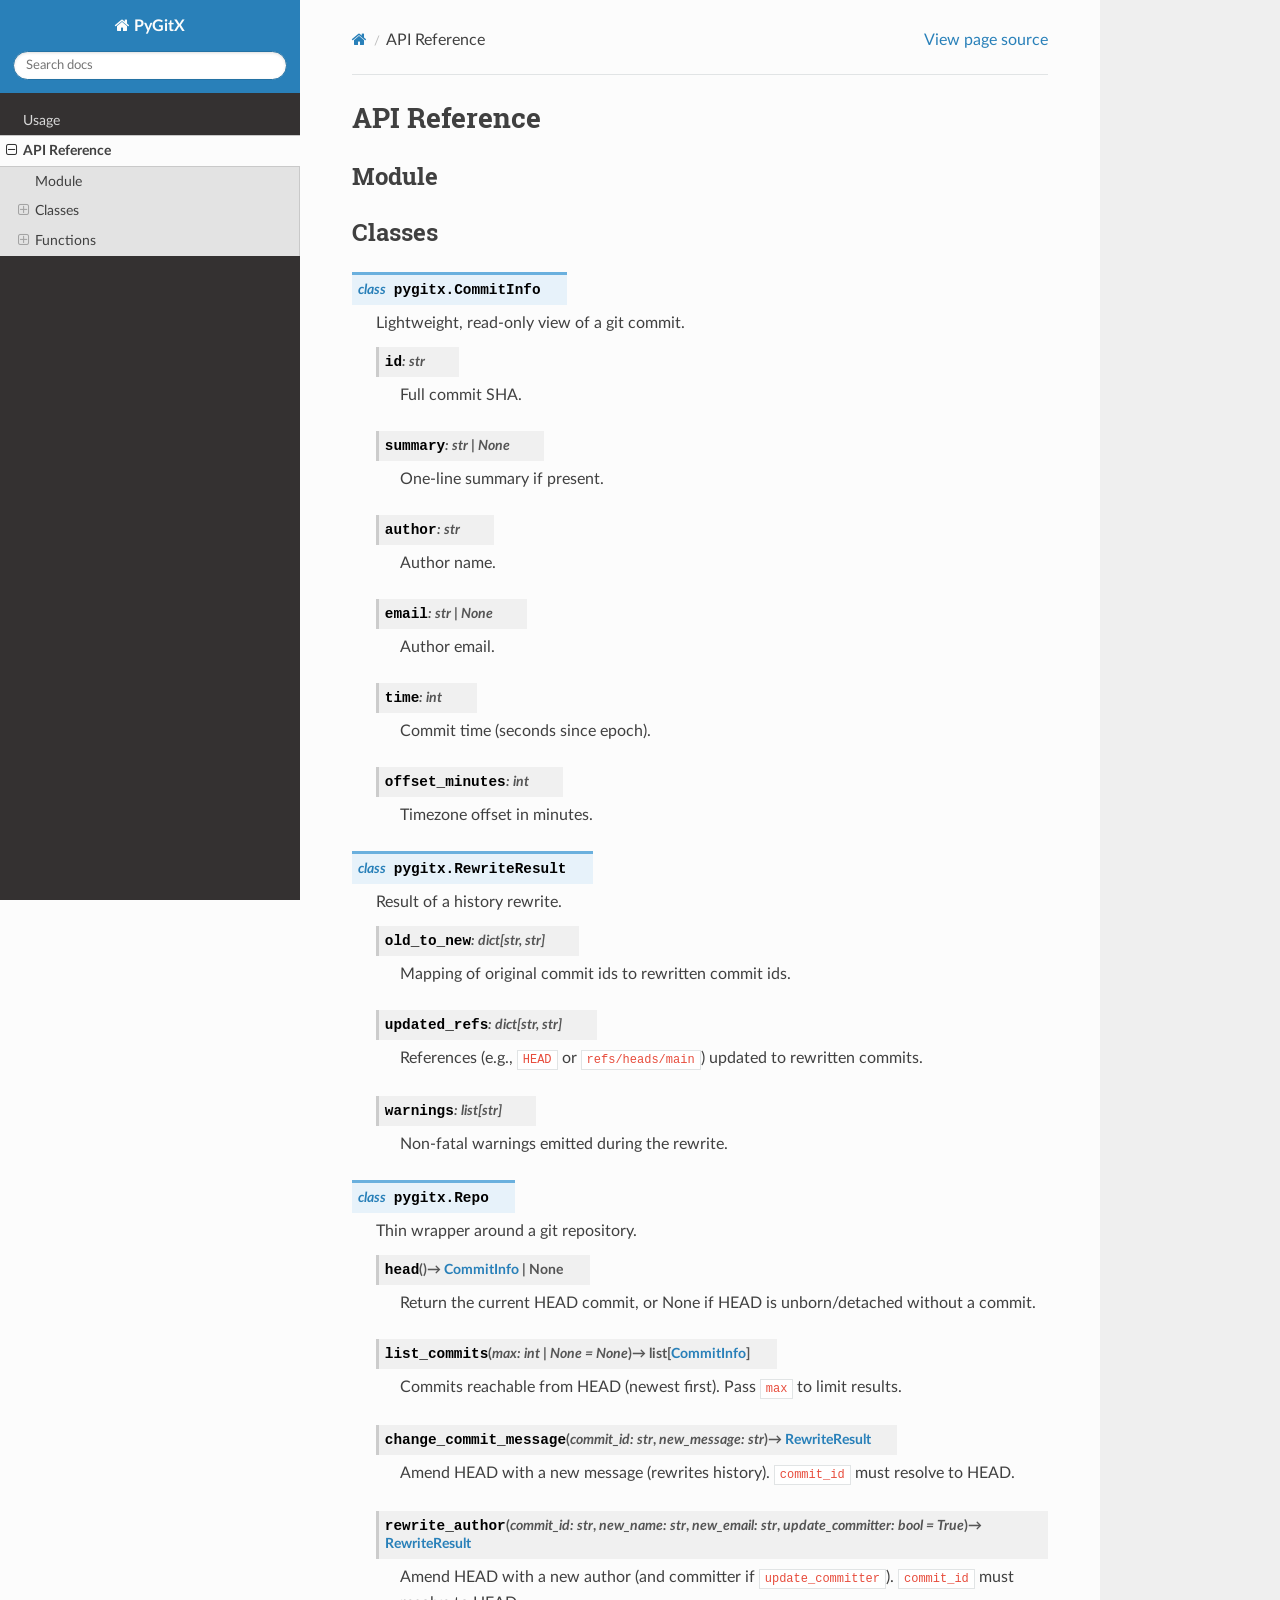
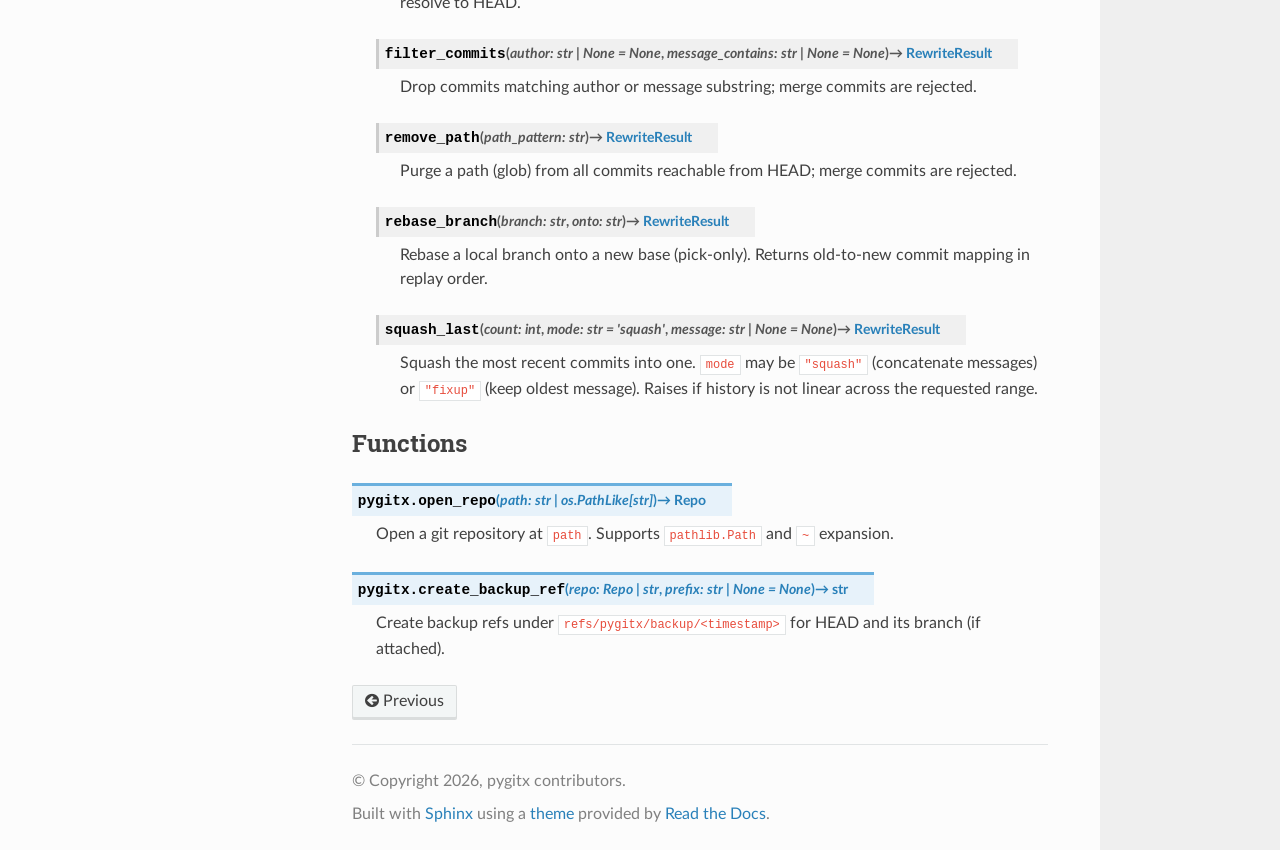
==== api.html @ a4fc37c4 "deploy: 276449cee83ff7f79c051b9eb98b4b1b194af21c" ====
<!DOCTYPE html>
<html class="writer-html5" lang="en" data-content_root="./">
<head>
  <meta charset="utf-8" /><meta name="viewport" content="width=device-width, initial-scale=1" />

  <meta name="viewport" content="width=device-width, initial-scale=1.0" />
  <title>API Reference &mdash; PyGitX 0.1.0 documentation</title>
      <link rel="stylesheet" type="text/css" href="_static/pygments.css?v=b86133f3" />
      <link rel="stylesheet" type="text/css" href="_static/css/theme.css?v=e59714d7" />

  
      <script src="_static/jquery.js?v=5d32c60e"></script>
      <script src="_static/_sphinx_javascript_frameworks_compat.js?v=2cd50e6c"></script>
      <script src="_static/documentation_options.js?v=01f34227"></script>
      <script src="_static/doctools.js?v=9a2dae69"></script>
      <script src="_static/sphinx_highlight.js?v=dc90522c"></script>
    <script src="_static/js/theme.js"></script>
    <link rel="index" title="Index" href="genindex.html" />
    <link rel="search" title="Search" href="search.html" />
    <link rel="prev" title="Usage" href="usage.html" /> 
</head>

<body class="wy-body-for-nav"> 
  <div class="wy-grid-for-nav">
    <nav data-toggle="wy-nav-shift" class="wy-nav-side">
      <div class="wy-side-scroll">
        <div class="wy-side-nav-search" >

          
          
          <a href="index.html" class="icon icon-home">
            PyGitX
          </a>
<div role="search">
  <form id="rtd-search-form" class="wy-form" action="search.html" method="get">
    <input type="text" name="q" placeholder="Search docs" aria-label="Search docs" />
    <input type="hidden" name="check_keywords" value="yes" />
    <input type="hidden" name="area" value="default" />
  </form>
</div>
        </div><div class="wy-menu wy-menu-vertical" data-spy="affix" role="navigation" aria-label="Navigation menu">
              <ul class="current">
<li class="toctree-l1"><a class="reference internal" href="usage.html">Usage</a></li>
<li class="toctree-l1 current"><a class="current reference internal" href="#">API Reference</a><ul>
<li class="toctree-l2"><a class="reference internal" href="#module-pygitx">Module</a></li>
<li class="toctree-l2"><a class="reference internal" href="#classes">Classes</a><ul>
<li class="toctree-l3"><a class="reference internal" href="#pygitx.pygitx.CommitInfo"><code class="docutils literal notranslate"><span class="pre">pygitx.CommitInfo</span></code></a><ul>
<li class="toctree-l4"><a class="reference internal" href="#pygitx.pygitx.CommitInfo.id"><code class="docutils literal notranslate"><span class="pre">pygitx.CommitInfo.id</span></code></a></li>
<li class="toctree-l4"><a class="reference internal" href="#pygitx.pygitx.CommitInfo.summary"><code class="docutils literal notranslate"><span class="pre">pygitx.CommitInfo.summary</span></code></a></li>
<li class="toctree-l4"><a class="reference internal" href="#pygitx.pygitx.CommitInfo.author"><code class="docutils literal notranslate"><span class="pre">pygitx.CommitInfo.author</span></code></a></li>
<li class="toctree-l4"><a class="reference internal" href="#pygitx.pygitx.CommitInfo.email"><code class="docutils literal notranslate"><span class="pre">pygitx.CommitInfo.email</span></code></a></li>
<li class="toctree-l4"><a class="reference internal" href="#pygitx.pygitx.CommitInfo.time"><code class="docutils literal notranslate"><span class="pre">pygitx.CommitInfo.time</span></code></a></li>
<li class="toctree-l4"><a class="reference internal" href="#pygitx.pygitx.CommitInfo.offset_minutes"><code class="docutils literal notranslate"><span class="pre">pygitx.CommitInfo.offset_minutes</span></code></a></li>
</ul>
</li>
<li class="toctree-l3"><a class="reference internal" href="#pygitx.pygitx.RewriteResult"><code class="docutils literal notranslate"><span class="pre">pygitx.RewriteResult</span></code></a><ul>
<li class="toctree-l4"><a class="reference internal" href="#pygitx.pygitx.RewriteResult.old_to_new"><code class="docutils literal notranslate"><span class="pre">pygitx.RewriteResult.old_to_new</span></code></a></li>
<li class="toctree-l4"><a class="reference internal" href="#pygitx.pygitx.RewriteResult.updated_refs"><code class="docutils literal notranslate"><span class="pre">pygitx.RewriteResult.updated_refs</span></code></a></li>
<li class="toctree-l4"><a class="reference internal" href="#pygitx.pygitx.RewriteResult.warnings"><code class="docutils literal notranslate"><span class="pre">pygitx.RewriteResult.warnings</span></code></a></li>
</ul>
</li>
<li class="toctree-l3"><a class="reference internal" href="#pygitx.pygitx.Repo"><code class="docutils literal notranslate"><span class="pre">pygitx.Repo</span></code></a><ul>
<li class="toctree-l4"><a class="reference internal" href="#pygitx.pygitx.Repo.head"><code class="docutils literal notranslate"><span class="pre">pygitx.Repo.head()</span></code></a></li>
<li class="toctree-l4"><a class="reference internal" href="#pygitx.pygitx.Repo.list_commits"><code class="docutils literal notranslate"><span class="pre">pygitx.Repo.list_commits()</span></code></a></li>
<li class="toctree-l4"><a class="reference internal" href="#pygitx.pygitx.Repo.change_commit_message"><code class="docutils literal notranslate"><span class="pre">pygitx.Repo.change_commit_message()</span></code></a></li>
<li class="toctree-l4"><a class="reference internal" href="#pygitx.pygitx.Repo.rewrite_author"><code class="docutils literal notranslate"><span class="pre">pygitx.Repo.rewrite_author()</span></code></a></li>
<li class="toctree-l4"><a class="reference internal" href="#pygitx.pygitx.Repo.filter_commits"><code class="docutils literal notranslate"><span class="pre">pygitx.Repo.filter_commits()</span></code></a></li>
<li class="toctree-l4"><a class="reference internal" href="#pygitx.pygitx.Repo.remove_path"><code class="docutils literal notranslate"><span class="pre">pygitx.Repo.remove_path()</span></code></a></li>
<li class="toctree-l4"><a class="reference internal" href="#pygitx.pygitx.Repo.rebase_branch"><code class="docutils literal notranslate"><span class="pre">pygitx.Repo.rebase_branch()</span></code></a></li>
<li class="toctree-l4"><a class="reference internal" href="#pygitx.pygitx.Repo.squash_last"><code class="docutils literal notranslate"><span class="pre">pygitx.Repo.squash_last()</span></code></a></li>
</ul>
</li>
</ul>
</li>
<li class="toctree-l2"><a class="reference internal" href="#functions">Functions</a><ul>
<li class="toctree-l3"><a class="reference internal" href="#pygitx.pygitx.open_repo"><code class="docutils literal notranslate"><span class="pre">pygitx.open_repo()</span></code></a></li>
<li class="toctree-l3"><a class="reference internal" href="#pygitx.pygitx.create_backup_ref"><code class="docutils literal notranslate"><span class="pre">pygitx.create_backup_ref()</span></code></a></li>
</ul>
</li>
</ul>
</li>
</ul>

        </div>
      </div>
    </nav>

    <section data-toggle="wy-nav-shift" class="wy-nav-content-wrap"><nav class="wy-nav-top" aria-label="Mobile navigation menu" >
          <i data-toggle="wy-nav-top" class="fa fa-bars"></i>
          <a href="index.html">PyGitX</a>
      </nav>

      <div class="wy-nav-content">
        <div class="rst-content">
          <div role="navigation" aria-label="Page navigation">
  <ul class="wy-breadcrumbs">
      <li><a href="index.html" class="icon icon-home" aria-label="Home"></a></li>
      <li class="breadcrumb-item active">API Reference</li>
      <li class="wy-breadcrumbs-aside">
            <a href="_sources/api.rst.txt" rel="nofollow"> View page source</a>
      </li>
  </ul>
  <hr/>
</div>
          <div role="main" class="document" itemscope="itemscope" itemtype="http://schema.org/Article">
           <div itemprop="articleBody">
             
  <section id="api-reference">
<h1>API Reference<a class="headerlink" href="#api-reference" title="Link to this heading"></a></h1>
<section id="module-pygitx">
<span id="module"></span><h2>Module<a class="headerlink" href="#module-pygitx" title="Link to this heading"></a></h2>
</section>
<section id="classes">
<h2>Classes<a class="headerlink" href="#classes" title="Link to this heading"></a></h2>
<dl class="py class">
<dt class="sig sig-object py" id="pygitx.pygitx.CommitInfo">
<em class="property"><span class="pre">class</span><span class="w"> </span></em><span class="sig-prename descclassname"><span class="pre">pygitx.</span></span><span class="sig-name descname"><span class="pre">CommitInfo</span></span><a class="headerlink" href="#pygitx.pygitx.CommitInfo" title="Link to this definition"></a></dt>
<dd><p>Lightweight, read-only view of a git commit.</p>
<dl class="py attribute">
<dt class="sig sig-object py" id="pygitx.pygitx.CommitInfo.id">
<span class="sig-name descname"><span class="pre">id</span></span><em class="property"><span class="p"><span class="pre">:</span></span><span class="w"> </span><span class="pre">str</span></em><a class="headerlink" href="#pygitx.pygitx.CommitInfo.id" title="Link to this definition"></a></dt>
<dd><p>Full commit SHA.</p>
</dd></dl>

<dl class="py attribute">
<dt class="sig sig-object py" id="pygitx.pygitx.CommitInfo.summary">
<span class="sig-name descname"><span class="pre">summary</span></span><em class="property"><span class="p"><span class="pre">:</span></span><span class="w"> </span><span class="pre">str</span><span class="w"> </span><span class="p"><span class="pre">|</span></span><span class="w"> </span><span class="pre">None</span></em><a class="headerlink" href="#pygitx.pygitx.CommitInfo.summary" title="Link to this definition"></a></dt>
<dd><p>One-line summary if present.</p>
</dd></dl>

<dl class="py attribute">
<dt class="sig sig-object py" id="pygitx.pygitx.CommitInfo.author">
<span class="sig-name descname"><span class="pre">author</span></span><em class="property"><span class="p"><span class="pre">:</span></span><span class="w"> </span><span class="pre">str</span></em><a class="headerlink" href="#pygitx.pygitx.CommitInfo.author" title="Link to this definition"></a></dt>
<dd><p>Author name.</p>
</dd></dl>

<dl class="py attribute">
<dt class="sig sig-object py" id="pygitx.pygitx.CommitInfo.email">
<span class="sig-name descname"><span class="pre">email</span></span><em class="property"><span class="p"><span class="pre">:</span></span><span class="w"> </span><span class="pre">str</span><span class="w"> </span><span class="p"><span class="pre">|</span></span><span class="w"> </span><span class="pre">None</span></em><a class="headerlink" href="#pygitx.pygitx.CommitInfo.email" title="Link to this definition"></a></dt>
<dd><p>Author email.</p>
</dd></dl>

<dl class="py attribute">
<dt class="sig sig-object py" id="pygitx.pygitx.CommitInfo.time">
<span class="sig-name descname"><span class="pre">time</span></span><em class="property"><span class="p"><span class="pre">:</span></span><span class="w"> </span><span class="pre">int</span></em><a class="headerlink" href="#pygitx.pygitx.CommitInfo.time" title="Link to this definition"></a></dt>
<dd><p>Commit time (seconds since epoch).</p>
</dd></dl>

<dl class="py attribute">
<dt class="sig sig-object py" id="pygitx.pygitx.CommitInfo.offset_minutes">
<span class="sig-name descname"><span class="pre">offset_minutes</span></span><em class="property"><span class="p"><span class="pre">:</span></span><span class="w"> </span><span class="pre">int</span></em><a class="headerlink" href="#pygitx.pygitx.CommitInfo.offset_minutes" title="Link to this definition"></a></dt>
<dd><p>Timezone offset in minutes.</p>
</dd></dl>

</dd></dl>

<dl class="py class">
<dt class="sig sig-object py" id="pygitx.pygitx.RewriteResult">
<em class="property"><span class="pre">class</span><span class="w"> </span></em><span class="sig-prename descclassname"><span class="pre">pygitx.</span></span><span class="sig-name descname"><span class="pre">RewriteResult</span></span><a class="headerlink" href="#pygitx.pygitx.RewriteResult" title="Link to this definition"></a></dt>
<dd><p>Result of a history rewrite.</p>
<dl class="py attribute">
<dt class="sig sig-object py" id="pygitx.pygitx.RewriteResult.old_to_new">
<span class="sig-name descname"><span class="pre">old_to_new</span></span><em class="property"><span class="p"><span class="pre">:</span></span><span class="w"> </span><span class="pre">dict</span><span class="p"><span class="pre">[</span></span><span class="pre">str</span><span class="p"><span class="pre">,</span></span><span class="w"> </span><span class="pre">str</span><span class="p"><span class="pre">]</span></span></em><a class="headerlink" href="#pygitx.pygitx.RewriteResult.old_to_new" title="Link to this definition"></a></dt>
<dd><p>Mapping of original commit ids to rewritten commit ids.</p>
</dd></dl>

<dl class="py attribute">
<dt class="sig sig-object py" id="pygitx.pygitx.RewriteResult.updated_refs">
<span class="sig-name descname"><span class="pre">updated_refs</span></span><em class="property"><span class="p"><span class="pre">:</span></span><span class="w"> </span><span class="pre">dict</span><span class="p"><span class="pre">[</span></span><span class="pre">str</span><span class="p"><span class="pre">,</span></span><span class="w"> </span><span class="pre">str</span><span class="p"><span class="pre">]</span></span></em><a class="headerlink" href="#pygitx.pygitx.RewriteResult.updated_refs" title="Link to this definition"></a></dt>
<dd><p>References (e.g., <code class="docutils literal notranslate"><span class="pre">HEAD</span></code> or <code class="docutils literal notranslate"><span class="pre">refs/heads/main</span></code>) updated to rewritten commits.</p>
</dd></dl>

<dl class="py attribute">
<dt class="sig sig-object py" id="pygitx.pygitx.RewriteResult.warnings">
<span class="sig-name descname"><span class="pre">warnings</span></span><em class="property"><span class="p"><span class="pre">:</span></span><span class="w"> </span><span class="pre">list</span><span class="p"><span class="pre">[</span></span><span class="pre">str</span><span class="p"><span class="pre">]</span></span></em><a class="headerlink" href="#pygitx.pygitx.RewriteResult.warnings" title="Link to this definition"></a></dt>
<dd><p>Non-fatal warnings emitted during the rewrite.</p>
</dd></dl>

</dd></dl>

<dl class="py class">
<dt class="sig sig-object py" id="pygitx.pygitx.Repo">
<em class="property"><span class="pre">class</span><span class="w"> </span></em><span class="sig-prename descclassname"><span class="pre">pygitx.</span></span><span class="sig-name descname"><span class="pre">Repo</span></span><a class="headerlink" href="#pygitx.pygitx.Repo" title="Link to this definition"></a></dt>
<dd><p>Thin wrapper around a git repository.</p>
<dl class="py method">
<dt class="sig sig-object py" id="pygitx.pygitx.Repo.head">
<span class="sig-name descname"><span class="pre">head</span></span><span class="sig-paren">(</span><span class="sig-paren">)</span> <span class="sig-return"><span class="sig-return-icon">&#x2192;</span> <span class="sig-return-typehint"><a class="reference internal" href="#pygitx.pygitx.CommitInfo" title="pygitx.pygitx.CommitInfo"><span class="pre">CommitInfo</span></a><span class="w"> </span><span class="p"><span class="pre">|</span></span><span class="w"> </span><span class="pre">None</span></span></span><a class="headerlink" href="#pygitx.pygitx.Repo.head" title="Link to this definition"></a></dt>
<dd><p>Return the current HEAD commit, or None if HEAD is unborn/detached without a commit.</p>
</dd></dl>

<dl class="py method">
<dt class="sig sig-object py" id="pygitx.pygitx.Repo.list_commits">
<span class="sig-name descname"><span class="pre">list_commits</span></span><span class="sig-paren">(</span><em class="sig-param"><span class="n"><span class="pre">max</span></span><span class="p"><span class="pre">:</span></span><span class="w"> </span><span class="n"><span class="pre">int</span><span class="w"> </span><span class="p"><span class="pre">|</span></span><span class="w"> </span><span class="pre">None</span></span><span class="w"> </span><span class="o"><span class="pre">=</span></span><span class="w"> </span><span class="default_value"><span class="pre">None</span></span></em><span class="sig-paren">)</span> <span class="sig-return"><span class="sig-return-icon">&#x2192;</span> <span class="sig-return-typehint"><span class="pre">list</span><span class="p"><span class="pre">[</span></span><a class="reference internal" href="#pygitx.pygitx.CommitInfo" title="pygitx.pygitx.CommitInfo"><span class="pre">CommitInfo</span></a><span class="p"><span class="pre">]</span></span></span></span><a class="headerlink" href="#pygitx.pygitx.Repo.list_commits" title="Link to this definition"></a></dt>
<dd><p>Commits reachable from HEAD (newest first). Pass <code class="docutils literal notranslate"><span class="pre">max</span></code> to limit results.</p>
</dd></dl>

<dl class="py method">
<dt class="sig sig-object py" id="pygitx.pygitx.Repo.change_commit_message">
<span class="sig-name descname"><span class="pre">change_commit_message</span></span><span class="sig-paren">(</span><em class="sig-param"><span class="n"><span class="pre">commit_id</span></span><span class="p"><span class="pre">:</span></span><span class="w"> </span><span class="n"><span class="pre">str</span></span></em>, <em class="sig-param"><span class="n"><span class="pre">new_message</span></span><span class="p"><span class="pre">:</span></span><span class="w"> </span><span class="n"><span class="pre">str</span></span></em><span class="sig-paren">)</span> <span class="sig-return"><span class="sig-return-icon">&#x2192;</span> <span class="sig-return-typehint"><a class="reference internal" href="#pygitx.pygitx.RewriteResult" title="pygitx.pygitx.RewriteResult"><span class="pre">RewriteResult</span></a></span></span><a class="headerlink" href="#pygitx.pygitx.Repo.change_commit_message" title="Link to this definition"></a></dt>
<dd><p>Amend HEAD with a new message (rewrites history). <code class="docutils literal notranslate"><span class="pre">commit_id</span></code> must resolve to HEAD.</p>
</dd></dl>

<dl class="py method">
<dt class="sig sig-object py" id="pygitx.pygitx.Repo.rewrite_author">
<span class="sig-name descname"><span class="pre">rewrite_author</span></span><span class="sig-paren">(</span><em class="sig-param"><span class="n"><span class="pre">commit_id</span></span><span class="p"><span class="pre">:</span></span><span class="w"> </span><span class="n"><span class="pre">str</span></span></em>, <em class="sig-param"><span class="n"><span class="pre">new_name</span></span><span class="p"><span class="pre">:</span></span><span class="w"> </span><span class="n"><span class="pre">str</span></span></em>, <em class="sig-param"><span class="n"><span class="pre">new_email</span></span><span class="p"><span class="pre">:</span></span><span class="w"> </span><span class="n"><span class="pre">str</span></span></em>, <em class="sig-param"><span class="n"><span class="pre">update_committer</span></span><span class="p"><span class="pre">:</span></span><span class="w"> </span><span class="n"><span class="pre">bool</span></span><span class="w"> </span><span class="o"><span class="pre">=</span></span><span class="w"> </span><span class="default_value"><span class="pre">True</span></span></em><span class="sig-paren">)</span> <span class="sig-return"><span class="sig-return-icon">&#x2192;</span> <span class="sig-return-typehint"><a class="reference internal" href="#pygitx.pygitx.RewriteResult" title="pygitx.pygitx.RewriteResult"><span class="pre">RewriteResult</span></a></span></span><a class="headerlink" href="#pygitx.pygitx.Repo.rewrite_author" title="Link to this definition"></a></dt>
<dd><p>Amend HEAD with a new author (and committer if <code class="docutils literal notranslate"><span class="pre">update_committer</span></code>). <code class="docutils literal notranslate"><span class="pre">commit_id</span></code> must resolve to HEAD.</p>
</dd></dl>

<dl class="py method">
<dt class="sig sig-object py" id="pygitx.pygitx.Repo.filter_commits">
<span class="sig-name descname"><span class="pre">filter_commits</span></span><span class="sig-paren">(</span><em class="sig-param"><span class="n"><span class="pre">author</span></span><span class="p"><span class="pre">:</span></span><span class="w"> </span><span class="n"><span class="pre">str</span><span class="w"> </span><span class="p"><span class="pre">|</span></span><span class="w"> </span><span class="pre">None</span></span><span class="w"> </span><span class="o"><span class="pre">=</span></span><span class="w"> </span><span class="default_value"><span class="pre">None</span></span></em>, <em class="sig-param"><span class="n"><span class="pre">message_contains</span></span><span class="p"><span class="pre">:</span></span><span class="w"> </span><span class="n"><span class="pre">str</span><span class="w"> </span><span class="p"><span class="pre">|</span></span><span class="w"> </span><span class="pre">None</span></span><span class="w"> </span><span class="o"><span class="pre">=</span></span><span class="w"> </span><span class="default_value"><span class="pre">None</span></span></em><span class="sig-paren">)</span> <span class="sig-return"><span class="sig-return-icon">&#x2192;</span> <span class="sig-return-typehint"><a class="reference internal" href="#pygitx.pygitx.RewriteResult" title="pygitx.pygitx.RewriteResult"><span class="pre">RewriteResult</span></a></span></span><a class="headerlink" href="#pygitx.pygitx.Repo.filter_commits" title="Link to this definition"></a></dt>
<dd><p>Drop commits matching author or message substring; merge commits are rejected.</p>
</dd></dl>

<dl class="py method">
<dt class="sig sig-object py" id="pygitx.pygitx.Repo.remove_path">
<span class="sig-name descname"><span class="pre">remove_path</span></span><span class="sig-paren">(</span><em class="sig-param"><span class="n"><span class="pre">path_pattern</span></span><span class="p"><span class="pre">:</span></span><span class="w"> </span><span class="n"><span class="pre">str</span></span></em><span class="sig-paren">)</span> <span class="sig-return"><span class="sig-return-icon">&#x2192;</span> <span class="sig-return-typehint"><a class="reference internal" href="#pygitx.pygitx.RewriteResult" title="pygitx.pygitx.RewriteResult"><span class="pre">RewriteResult</span></a></span></span><a class="headerlink" href="#pygitx.pygitx.Repo.remove_path" title="Link to this definition"></a></dt>
<dd><p>Purge a path (glob) from all commits reachable from HEAD; merge commits are rejected.</p>
</dd></dl>

<dl class="py method">
<dt class="sig sig-object py" id="pygitx.pygitx.Repo.rebase_branch">
<span class="sig-name descname"><span class="pre">rebase_branch</span></span><span class="sig-paren">(</span><em class="sig-param"><span class="n"><span class="pre">branch</span></span><span class="p"><span class="pre">:</span></span><span class="w"> </span><span class="n"><span class="pre">str</span></span></em>, <em class="sig-param"><span class="n"><span class="pre">onto</span></span><span class="p"><span class="pre">:</span></span><span class="w"> </span><span class="n"><span class="pre">str</span></span></em><span class="sig-paren">)</span> <span class="sig-return"><span class="sig-return-icon">&#x2192;</span> <span class="sig-return-typehint"><a class="reference internal" href="#pygitx.pygitx.RewriteResult" title="pygitx.pygitx.RewriteResult"><span class="pre">RewriteResult</span></a></span></span><a class="headerlink" href="#pygitx.pygitx.Repo.rebase_branch" title="Link to this definition"></a></dt>
<dd><p>Rebase a local branch onto a new base (pick-only). Returns old-to-new commit mapping in replay order.</p>
</dd></dl>

<dl class="py method">
<dt class="sig sig-object py" id="pygitx.pygitx.Repo.squash_last">
<span class="sig-name descname"><span class="pre">squash_last</span></span><span class="sig-paren">(</span><em class="sig-param"><span class="n"><span class="pre">count</span></span><span class="p"><span class="pre">:</span></span><span class="w"> </span><span class="n"><span class="pre">int</span></span></em>, <em class="sig-param"><span class="n"><span class="pre">mode</span></span><span class="p"><span class="pre">:</span></span><span class="w"> </span><span class="n"><span class="pre">str</span></span><span class="w"> </span><span class="o"><span class="pre">=</span></span><span class="w"> </span><span class="default_value"><span class="pre">'squash'</span></span></em>, <em class="sig-param"><span class="n"><span class="pre">message</span></span><span class="p"><span class="pre">:</span></span><span class="w"> </span><span class="n"><span class="pre">str</span><span class="w"> </span><span class="p"><span class="pre">|</span></span><span class="w"> </span><span class="pre">None</span></span><span class="w"> </span><span class="o"><span class="pre">=</span></span><span class="w"> </span><span class="default_value"><span class="pre">None</span></span></em><span class="sig-paren">)</span> <span class="sig-return"><span class="sig-return-icon">&#x2192;</span> <span class="sig-return-typehint"><a class="reference internal" href="#pygitx.pygitx.RewriteResult" title="pygitx.pygitx.RewriteResult"><span class="pre">RewriteResult</span></a></span></span><a class="headerlink" href="#pygitx.pygitx.Repo.squash_last" title="Link to this definition"></a></dt>
<dd><p>Squash the most recent commits into one. <code class="docutils literal notranslate"><span class="pre">mode</span></code> may be <code class="docutils literal notranslate"><span class="pre">&quot;squash&quot;</span></code> (concatenate messages) or <code class="docutils literal notranslate"><span class="pre">&quot;fixup&quot;</span></code> (keep oldest message). Raises if history is not linear across the requested range.</p>
</dd></dl>

</dd></dl>

</section>
<section id="functions">
<h2>Functions<a class="headerlink" href="#functions" title="Link to this heading"></a></h2>
<dl class="py function">
<dt class="sig sig-object py" id="pygitx.pygitx.open_repo">
<span class="sig-prename descclassname"><span class="pre">pygitx.</span></span><span class="sig-name descname"><span class="pre">open_repo</span></span><span class="sig-paren">(</span><em class="sig-param"><span class="n"><span class="pre">path</span></span><span class="p"><span class="pre">:</span></span><span class="w"> </span><span class="n"><span class="pre">str</span><span class="w"> </span><span class="p"><span class="pre">|</span></span><span class="w"> </span><span class="pre">os.PathLike</span><span class="p"><span class="pre">[</span></span><span class="pre">str</span><span class="p"><span class="pre">]</span></span></span></em><span class="sig-paren">)</span> <span class="sig-return"><span class="sig-return-icon">&#x2192;</span> <span class="sig-return-typehint"><a class="reference internal" href="#pygitx.pygitx.Repo" title="pygitx.pygitx.Repo"><span class="pre">Repo</span></a></span></span><a class="headerlink" href="#pygitx.pygitx.open_repo" title="Link to this definition"></a></dt>
<dd><p>Open a git repository at <code class="docutils literal notranslate"><span class="pre">path</span></code>. Supports <code class="docutils literal notranslate"><span class="pre">pathlib.Path</span></code> and <code class="docutils literal notranslate"><span class="pre">~</span></code> expansion.</p>
</dd></dl>

<dl class="py function">
<dt class="sig sig-object py" id="pygitx.pygitx.create_backup_ref">
<span class="sig-prename descclassname"><span class="pre">pygitx.</span></span><span class="sig-name descname"><span class="pre">create_backup_ref</span></span><span class="sig-paren">(</span><em class="sig-param"><span class="n"><span class="pre">repo</span></span><span class="p"><span class="pre">:</span></span><span class="w"> </span><span class="n"><a class="reference internal" href="#pygitx.pygitx.Repo" title="pygitx.pygitx.Repo"><span class="pre">Repo</span></a><span class="w"> </span><span class="p"><span class="pre">|</span></span><span class="w"> </span><span class="pre">str</span></span></em>, <em class="sig-param"><span class="n"><span class="pre">prefix</span></span><span class="p"><span class="pre">:</span></span><span class="w"> </span><span class="n"><span class="pre">str</span><span class="w"> </span><span class="p"><span class="pre">|</span></span><span class="w"> </span><span class="pre">None</span></span><span class="w"> </span><span class="o"><span class="pre">=</span></span><span class="w"> </span><span class="default_value"><span class="pre">None</span></span></em><span class="sig-paren">)</span> <span class="sig-return"><span class="sig-return-icon">&#x2192;</span> <span class="sig-return-typehint"><span class="pre">str</span></span></span><a class="headerlink" href="#pygitx.pygitx.create_backup_ref" title="Link to this definition"></a></dt>
<dd><p>Create backup refs under <code class="docutils literal notranslate"><span class="pre">refs/pygitx/backup/&lt;timestamp&gt;</span></code> for HEAD and its branch (if attached).</p>
</dd></dl>

</section>
</section>


           </div>
          </div>
          <footer><div class="rst-footer-buttons" role="navigation" aria-label="Footer">
        <a href="usage.html" class="btn btn-neutral float-left" title="Usage" accesskey="p" rel="prev"><span class="fa fa-arrow-circle-left" aria-hidden="true"></span> Previous</a>
    </div>

  <hr/>

  <div role="contentinfo">
    <p>&#169; Copyright 2026, pygitx contributors.</p>
  </div>

  Built with <a href="https://www.sphinx-doc.org/">Sphinx</a> using a
    <a href="https://github.com/readthedocs/sphinx_rtd_theme">theme</a>
    provided by <a href="https://readthedocs.org">Read the Docs</a>.
   

</footer>
        </div>
      </div>
    </section>
  </div>
  <script>
      jQuery(function () {
          SphinxRtdTheme.Navigation.enable(true);
      });
  </script> 

</body>
</html>
---- _static/pygments.css ----
pre { line-height: 125%; }
td.linenos .normal { color: inherit; background-color: transparent; padding-left: 5px; padding-right: 5px; }
span.linenos { color: inherit; background-color: transparent; padding-left: 5px; padding-right: 5px; }
td.linenos .special { color: #000000; background-color: #ffffc0; padding-left: 5px; padding-right: 5px; }
span.linenos.special { color: #000000; background-color: #ffffc0; padding-left: 5px; padding-right: 5px; }
.highlight .hll { background-color: #ffffcc }
.highlight { background: #f8f8f8; }
.highlight .c { color: #3D7B7B; font-style: italic } /* Comment */
.highlight .err { border: 1px solid #F00 } /* Error */
.highlight .k { color: #008000; font-weight: bold } /* Keyword */
.highlight .o { color: #666 } /* Operator */
.highlight .ch { color: #3D7B7B; font-style: italic } /* Comment.Hashbang */
.highlight .cm { color: #3D7B7B; font-style: italic } /* Comment.Multiline */
.highlight .cp { color: #9C6500 } /* Comment.Preproc */
.highlight .cpf { color: #3D7B7B; font-style: italic } /* Comment.PreprocFile */
.highlight .c1 { color: #3D7B7B; font-style: italic } /* Comment.Single */
.highlight .cs { color: #3D7B7B; font-style: italic } /* Comment.Special */
.highlight .gd { color: #A00000 } /* Generic.Deleted */
.highlight .ge { font-style: italic } /* Generic.Emph */
.highlight .ges { font-weight: bold; font-style: italic } /* Generic.EmphStrong */
.highlight .gr { color: #E40000 } /* Generic.Error */
.highlight .gh { color: #000080; font-weight: bold } /* Generic.Heading */
.highlight .gi { color: #008400 } /* Generic.Inserted */
.highlight .go { color: #717171 } /* Generic.Output */
.highlight .gp { color: #000080; font-weight: bold } /* Generic.Prompt */
.highlight .gs { font-weight: bold } /* Generic.Strong */
.highlight .gu { color: #800080; font-weight: bold } /* Generic.Subheading */
.highlight .gt { color: #04D } /* Generic.Traceback */
.highlight .kc { color: #008000; font-weight: bold } /* Keyword.Constant */
.highlight .kd { color: #008000; font-weight: bold } /* Keyword.Declaration */
.highlight .kn { color: #008000; font-weight: bold } /* Keyword.Namespace */
.highlight .kp { color: #008000 } /* Keyword.Pseudo */
.highlight .kr { color: #008000; font-weight: bold } /* Keyword.Reserved */
.highlight .kt { color: #B00040 } /* Keyword.Type */
.highlight .m { color: #666 } /* Literal.Number */
.highlight .s { color: #BA2121 } /* Literal.String */
.highlight .na { color: #687822 } /* Name.Attribute */
.highlight .nb { color: #008000 } /* Name.Builtin */
.highlight .nc { color: #00F; font-weight: bold } /* Name.Class */
.highlight .no { color: #800 } /* Name.Constant */
.highlight .nd { color: #A2F } /* Name.Decorator */
.highlight .ni { color: #717171; font-weight: bold } /* Name.Entity */
.highlight .ne { color: #CB3F38; font-weight: bold } /* Name.Exception */
.highlight .nf { color: #00F } /* Name.Function */
.highlight .nl { color: #767600 } /* Name.Label */
.highlight .nn { color: #00F; font-weight: bold } /* Name.Namespace */
.highlight .nt { color: #008000; font-weight: bold } /* Name.Tag */
.highlight .nv { color: #19177C } /* Name.Variable */
.highlight .ow { color: #A2F; font-weight: bold } /* Operator.Word */
.highlight .w { color: #BBB } /* Text.Whitespace */
.highlight .mb { color: #666 } /* Literal.Number.Bin */
.highlight .mf { color: #666 } /* Literal.Number.Float */
.highlight .mh { color: #666 } /* Literal.Number.Hex */
.highlight .mi { color: #666 } /* Literal.Number.Integer */
.highlight .mo { color: #666 } /* Literal.Number.Oct */
.highlight .sa { color: #BA2121 } /* Literal.String.Affix */
.highlight .sb { color: #BA2121 } /* Literal.String.Backtick */
.highlight .sc { color: #BA2121 } /* Literal.String.Char */
.highlight .dl { color: #BA2121 } /* Literal.String.Delimiter */
.highlight .sd { color: #BA2121; font-style: italic } /* Literal.String.Doc */
.highlight .s2 { color: #BA2121 } /* Literal.String.Double */
.highlight .se { color: #AA5D1F; font-weight: bold } /* Literal.String.Escape */
.highlight .sh { color: #BA2121 } /* Literal.String.Heredoc */
.highlight .si { color: #A45A77; font-weight: bold } /* Literal.String.Interpol */
.highlight .sx { color: #008000 } /* Literal.String.Other */
.highlight .sr { color: #A45A77 } /* Literal.String.Regex */
.highlight .s1 { color: #BA2121 } /* Literal.String.Single */
.highlight .ss { color: #19177C } /* Literal.String.Symbol */
.highlight .bp { color: #008000 } /* Name.Builtin.Pseudo */
.highlight .fm { color: #00F } /* Name.Function.Magic */
.highlight .vc { color: #19177C } /* Name.Variable.Class */
.highlight .vg { color: #19177C } /* Name.Variable.Global */
.highlight .vi { color: #19177C } /* Name.Variable.Instance */
.highlight .vm { color: #19177C } /* Name.Variable.Magic */
.highlight .il { color: #666 } /* Literal.Number.Integer.Long */
---- _static/css/theme.css ----
html{box-sizing:border-box}*,:after,:before{box-sizing:inherit}article,aside,details,figcaption,figure,footer,header,hgroup,nav,section{display:block}audio,canvas,video{display:inline-block;*display:inline;*zoom:1}[hidden],audio:not([controls]){display:none}*{-webkit-box-sizing:border-box;-moz-box-sizing:border-box;box-sizing:border-box}html{font-size:100%;-webkit-text-size-adjust:100%;-ms-text-size-adjust:100%}body{margin:0}a:active,a:hover{outline:0}abbr[title]{border-bottom:1px dotted}b,strong{font-weight:700}blockquote{margin:0}dfn{font-style:italic}ins{background:#ff9;text-decoration:none}ins,mark{color:#000}mark{background:#ff0;font-style:italic;font-weight:700}.rst-content code,.rst-content tt,code,kbd,pre,samp{font-family:monospace,serif;_font-family:courier new,monospace;font-size:1em}pre{white-space:pre}q{quotes:none}q:after,q:before{content:"";content:none}small{font-size:85%}sub,sup{font-size:75%;line-height:0;position:relative;vertical-align:baseline}sup{top:-.5em}sub{bottom:-.25em}dl,ol,ul{margin:0;padding:0;list-style:none;list-style-image:none}li{list-style:none}dd{margin:0}img{border:0;-ms-interpolation-mode:bicubic;vertical-align:middle;max-width:100%}svg:not(:root){overflow:hidden}figure,form{margin:0}label{cursor:pointer}button,input,select,textarea{font-size:100%;margin:0;vertical-align:baseline;*vertical-align:middle}button,input{line-height:normal}button,input[type=button],input[type=reset],input[type=submit]{cursor:pointer;-webkit-appearance:button;*overflow:visible}button[disabled],input[disabled]{cursor:default}input[type=search]{-webkit-appearance:textfield;-moz-box-sizing:content-box;-webkit-box-sizing:content-box;box-sizing:content-box}textarea{resize:vertical}table{border-collapse:collapse;border-spacing:0}td{vertical-align:top}.chromeframe{margin:.2em 0;background:#ccc;color:#000;padding:.2em 0}.ir{display:block;border:0;text-indent:-999em;overflow:hidden;background-color:transparent;background-repeat:no-repeat;text-align:left;direction:ltr;*line-height:0}.ir br{display:none}.hidden{display:none!important;visibility:hidden}.visuallyhidden{border:0;clip:rect(0 0 0 0);height:1px;margin:-1px;overflow:hidden;padding:0;position:absolute;width:1px}.visuallyhidden.focusable:active,.visuallyhidden.focusable:focus{clip:auto;height:auto;margin:0;overflow:visible;position:static;width:auto}.invisible{visibility:hidden}.relative{position:relative}big,small{font-size:100%}@media print{body,html,section{background:none!important}*{box-shadow:none!important;text-shadow:none!important;filter:none!important;-ms-filter:none!important}a,a:visited{text-decoration:underline}.ir a:after,a[href^="#"]:after,a[href^="javascript:"]:after{content:""}blockquote,pre{page-break-inside:avoid}thead{display:table-header-group}img,tr{page-break-inside:avoid}img{max-width:100%!important}@page{margin:.5cm}.rst-content .toctree-wrapper>p.caption,h2,h3,p{orphans:3;widows:3}.rst-content .toctree-wrapper>p.caption,h2,h3{page-break-after:avoid}}.btn,.fa:before,.icon:before,.rst-content .admonition,.rst-content .admonition-title:before,.rst-content .admonition-todo,.rst-content .attention,.rst-content .caution,.rst-content .code-block-caption .headerlink:before,.rst-content .danger,.rst-content .eqno .headerlink:before,.rst-content .error,.rst-content .hint,.rst-content .important,.rst-content .note,.rst-content .seealso,.rst-content .tip,.rst-content .warning,.rst-content code.download span:first-child:before,.rst-content dl dt .headerlink:before,.rst-content h1 .headerlink:before,.rst-content h2 .headerlink:before,.rst-content h3 .headerlink:before,.rst-content h4 .headerlink:before,.rst-content h5 .headerlink:before,.rst-content h6 .headerlink:before,.rst-content p.caption .headerlink:before,.rst-content p .headerlink:before,.rst-content table>caption .headerlink:before,.rst-content tt.download span:first-child:before,.wy-alert,.wy-dropdown .caret:before,.wy-inline-validate.wy-inline-validate-danger .wy-input-context:before,.wy-inline-validate.wy-inline-validate-info .wy-input-context:before,.wy-inline-validate.wy-inline-validate-success .wy-input-context:before,.wy-inline-validate.wy-inline-validate-warning .wy-input-context:before,.wy-menu-vertical li.current>a button.toctree-expand:before,.wy-menu-vertical li.on a button.toctree-expand:before,.wy-menu-vertical li button.toctree-expand:before,input[type=color],input[type=date],input[type=datetime-local],input[type=datetime],input[type=email],input[type=month],input[type=number],input[type=password],input[type=search],input[type=tel],input[type=text],input[type=time],input[type=url],input[type=week],select,textarea{-webkit-font-smoothing:antialiased}.clearfix{*zoom:1}.clearfix:after,.clearfix:before{display:table;content:""}.clearfix:after{clear:both}/*!
 *  Font Awesome 4.7.0 by @davegandy - http://fontawesome.io - @fontawesome
 *  License - http://fontawesome.io/license (Font: SIL OFL 1.1, CSS: MIT License)
 */@font-face{font-family:FontAwesome;src:url(fonts/fontawesome-webfont.eot?674f50d287a8c48dc19ba404d20fe713);src:url(fonts/fontawesome-webfont.eot?674f50d287a8c48dc19ba404d20fe713?#iefix&v=4.7.0) format("embedded-opentype"),url(fonts/fontawesome-webfont.woff2?af7ae505a9eed503f8b8e6982036873e) format("woff2"),url(fonts/fontawesome-webfont.woff?fee66e712a8a08eef5805a46892932ad) format("woff"),url(fonts/fontawesome-webfont.ttf?b06871f281fee6b241d60582ae9369b9) format("truetype"),url(fonts/fontawesome-webfont.svg?912ec66d7572ff821749319396470bde#fontawesomeregular) format("svg");font-weight:400;font-style:normal}.fa,.icon,.rst-content .admonition-title,.rst-content .code-block-caption .headerlink,.rst-content .eqno .headerlink,.rst-content code.download span:first-child,.rst-content dl dt .headerlink,.rst-content h1 .headerlink,.rst-content h2 .headerlink,.rst-content h3 .headerlink,.rst-content h4 .headerlink,.rst-content h5 .headerlink,.rst-content h6 .headerlink,.rst-content p.caption .headerlink,.rst-content p .headerlink,.rst-content table>caption .headerlink,.rst-content tt.download span:first-child,.wy-menu-vertical li.current>a button.toctree-expand,.wy-menu-vertical li.on a button.toctree-expand,.wy-menu-vertical li button.toctree-expand{display:inline-block;font:normal normal normal 14px/1 FontAwesome;font-size:inherit;text-rendering:auto;-webkit-font-smoothing:antialiased;-moz-osx-font-smoothing:grayscale}.fa-lg{font-size:1.33333em;line-height:.75em;vertical-align:-15%}.fa-2x{font-size:2em}.fa-3x{font-size:3em}.fa-4x{font-size:4em}.fa-5x{font-size:5em}.fa-fw{width:1.28571em;text-align:center}.fa-ul{padding-left:0;margin-left:2.14286em;list-style-type:none}.fa-ul>li{position:relative}.fa-li{position:absolute;left:-2.14286em;width:2.14286em;top:.14286em;text-align:center}.fa-li.fa-lg{left:-1.85714em}.fa-border{padding:.2em .25em .15em;border:.08em solid #eee;border-radius:.1em}.fa-pull-left{float:left}.fa-pull-right{float:right}.fa-pull-left.icon,.fa.fa-pull-left,.rst-content .code-block-caption .fa-pull-left.headerlink,.rst-content .eqno .fa-pull-left.headerlink,.rst-content .fa-pull-left.admonition-title,.rst-content code.download span.fa-pull-left:first-child,.rst-content dl dt .fa-pull-left.headerlink,.rst-content h1 .fa-pull-left.headerlink,.rst-content h2 .fa-pull-left.headerlink,.rst-content h3 .fa-pull-left.headerlink,.rst-content h4 .fa-pull-left.headerlink,.rst-content h5 .fa-pull-left.headerlink,.rst-content h6 .fa-pull-left.headerlink,.rst-content p .fa-pull-left.headerlink,.rst-content table>caption .fa-pull-left.headerlink,.rst-content tt.download span.fa-pull-left:first-child,.wy-menu-vertical li.current>a button.fa-pull-left.toctree-expand,.wy-menu-vertical li.on a button.fa-pull-left.toctree-expand,.wy-menu-vertical li button.fa-pull-left.toctree-expand{margin-right:.3em}.fa-pull-right.icon,.fa.fa-pull-right,.rst-content .code-block-caption .fa-pull-right.headerlink,.rst-content .eqno .fa-pull-right.headerlink,.rst-content .fa-pull-right.admonition-title,.rst-content code.download span.fa-pull-right:first-child,.rst-content dl dt .fa-pull-right.headerlink,.rst-content h1 .fa-pull-right.headerlink,.rst-content h2 .fa-pull-right.headerlink,.rst-content h3 .fa-pull-right.headerlink,.rst-content h4 .fa-pull-right.headerlink,.rst-content h5 .fa-pull-right.headerlink,.rst-content h6 .fa-pull-right.headerlink,.rst-content p .fa-pull-right.headerlink,.rst-content table>caption .fa-pull-right.headerlink,.rst-content tt.download span.fa-pull-right:first-child,.wy-menu-vertical li.current>a button.fa-pull-right.toctree-expand,.wy-menu-vertical li.on a button.fa-pull-right.toctree-expand,.wy-menu-vertical li button.fa-pull-right.toctree-expand{margin-left:.3em}.pull-right{float:right}.pull-left{float:left}.fa.pull-left,.pull-left.icon,.rst-content .code-block-caption .pull-left.headerlink,.rst-content .eqno .pull-left.headerlink,.rst-content .pull-left.admonition-title,.rst-content code.download span.pull-left:first-child,.rst-content dl dt .pull-left.headerlink,.rst-content h1 .pull-left.headerlink,.rst-content h2 .pull-left.headerlink,.rst-content h3 .pull-left.headerlink,.rst-content h4 .pull-left.headerlink,.rst-content h5 .pull-left.headerlink,.rst-content h6 .pull-left.headerlink,.rst-content p .pull-left.headerlink,.rst-content table>caption .pull-left.headerlink,.rst-content tt.download span.pull-left:first-child,.wy-menu-vertical li.current>a button.pull-left.toctree-expand,.wy-menu-vertical li.on a button.pull-left.toctree-expand,.wy-menu-vertical li button.pull-left.toctree-expand{margin-right:.3em}.fa.pull-right,.pull-right.icon,.rst-content .code-block-caption .pull-right.headerlink,.rst-content .eqno .pull-right.headerlink,.rst-content .pull-right.admonition-title,.rst-content code.download span.pull-right:first-child,.rst-content dl dt .pull-right.headerlink,.rst-content h1 .pull-right.headerlink,.rst-content h2 .pull-right.headerlink,.rst-content h3 .pull-right.headerlink,.rst-content h4 .pull-right.headerlink,.rst-content h5 .pull-right.headerlink,.rst-content h6 .pull-right.headerlink,.rst-content p .pull-right.headerlink,.rst-content table>caption .pull-right.headerlink,.rst-content tt.download span.pull-right:first-child,.wy-menu-vertical li.current>a button.pull-right.toctree-expand,.wy-menu-vertical li.on a button.pull-right.toctree-expand,.wy-menu-vertical li button.pull-right.toctree-expand{margin-left:.3em}.fa-spin{-webkit-animation:fa-spin 2s linear infinite;animation:fa-spin 2s linear infinite}.fa-pulse{-webkit-animation:fa-spin 1s steps(8) infinite;animation:fa-spin 1s steps(8) infinite}@-webkit-keyframes fa-spin{0%{-webkit-transform:rotate(0deg);transform:rotate(0deg)}to{-webkit-transform:rotate(359deg);transform:rotate(359deg)}}@keyframes fa-spin{0%{-webkit-transform:rotate(0deg);transform:rotate(0deg)}to{-webkit-transform:rotate(359deg);transform:rotate(359deg)}}.fa-rotate-90{-ms-filter:"progid:DXImageTransform.Microsoft.BasicImage(rotation=1)";-webkit-transform:rotate(90deg);-ms-transform:rotate(90deg);transform:rotate(90deg)}.fa-rotate-180{-ms-filter:"progid:DXImageTransform.Microsoft.BasicImage(rotation=2)";-webkit-transform:rotate(180deg);-ms-transform:rotate(180deg);transform:rotate(180deg)}.fa-rotate-270{-ms-filter:"progid:DXImageTransform.Microsoft.BasicImage(rotation=3)";-webkit-transform:rotate(270deg);-ms-transform:rotate(270deg);transform:rotate(270deg)}.fa-flip-horizontal{-ms-filter:"progid:DXImageTransform.Microsoft.BasicImage(rotation=0, mirror=1)";-webkit-transform:scaleX(-1);-ms-transform:scaleX(-1);transform:scaleX(-1)}.fa-flip-vertical{-ms-filter:"progid:DXImageTransform.Microsoft.BasicImage(rotation=2, mirror=1)";-webkit-transform:scaleY(-1);-ms-transform:scaleY(-1);transform:scaleY(-1)}:root .fa-flip-horizontal,:root .fa-flip-vertical,:root .fa-rotate-90,:root .fa-rotate-180,:root .fa-rotate-270{filter:none}.fa-stack{position:relative;display:inline-block;width:2em;height:2em;line-height:2em;vertical-align:middle}.fa-stack-1x,.fa-stack-2x{position:absolute;left:0;width:100%;text-align:center}.fa-stack-1x{line-height:inherit}.fa-stack-2x{font-size:2em}.fa-inverse{color:#fff}.fa-glass:before{content:""}.fa-music:before{content:""}.fa-search:before,.icon-search:before{content:""}.fa-envelope-o:before{content:""}.fa-heart:before{content:""}.fa-star:before{content:""}.fa-star-o:before{content:""}.fa-user:before{content:""}.fa-film:before{content:""}.fa-th-large:before{content:""}.fa-th:before{content:""}.fa-th-list:before{content:""}.fa-check:before{content:""}.fa-close:before,.fa-remove:before,.fa-times:before{content:""}.fa-search-plus:before{content:""}.fa-search-minus:before{content:""}.fa-power-off:before{content:""}.fa-signal:before{content:""}.fa-cog:before,.fa-gear:before{content:""}.fa-trash-o:before{content:""}.fa-home:before,.icon-home:before{content:""}.fa-file-o:before{content:""}.fa-clock-o:before{content:""}.fa-road:before{content:""}.fa-download:before,.rst-content code.download span:first-child:before,.rst-content tt.download span:first-child:before{content:""}.fa-arrow-circle-o-down:before{content:""}.fa-arrow-circle-o-up:before{content:""}.fa-inbox:before{content:""}.fa-play-circle-o:before{content:""}.fa-repeat:before,.fa-rotate-right:before{content:""}.fa-refresh:before{content:""}.fa-list-alt:before{content:""}.fa-lock:before{content:""}.fa-flag:before{content:""}.fa-headphones:before{content:""}.fa-volume-off:before{content:""}.fa-volume-down:before{content:""}.fa-volume-up:before{content:""}.fa-qrcode:before{content:""}.fa-barcode:before{content:""}.fa-tag:before{content:""}.fa-tags:before{content:""}.fa-book:before,.icon-book:before{content:""}.fa-bookmark:before{content:""}.fa-print:before{content:""}.fa-camera:before{content:""}.fa-font:before{content:""}.fa-bold:before{content:""}.fa-italic:before{content:""}.fa-text-height:before{content:""}.fa-text-width:before{content:""}.fa-align-left:before{content:""}.fa-align-center:before{content:""}.fa-align-right:before{content:""}.fa-align-justify:before{content:""}.fa-list:before{content:""}.fa-dedent:before,.fa-outdent:before{content:""}.fa-indent:before{content:""}.fa-video-camera:before{content:""}.fa-image:before,.fa-photo:before,.fa-picture-o:before{content:""}.fa-pencil:before{content:""}.fa-map-marker:before{content:""}.fa-adjust:before{content:""}.fa-tint:before{content:""}.fa-edit:before,.fa-pencil-square-o:before{content:""}.fa-share-square-o:before{content:""}.fa-check-square-o:before{content:""}.fa-arrows:before{content:""}.fa-step-backward:before{content:""}.fa-fast-backward:before{content:""}.fa-backward:before{content:""}.fa-play:before{content:""}.fa-pause:before{content:""}.fa-stop:before{content:""}.fa-forward:before{content:""}.fa-fast-forward:before{content:""}.fa-step-forward:before{content:""}.fa-eject:before{content:""}.fa-chevron-left:before{content:""}.fa-chevron-right:before{content:""}.fa-plus-circle:before{content:""}.fa-minus-circle:before{content:""}.fa-times-circle:before,.wy-inline-validate.wy-inline-validate-danger .wy-input-context:before{content:""}.fa-check-circle:before,.wy-inline-validate.wy-inline-validate-success .wy-input-context:before{content:""}.fa-question-circle:before{content:""}.fa-info-circle:before{content:""}.fa-crosshairs:before{content:""}.fa-times-circle-o:before{content:""}.fa-check-circle-o:before{content:""}.fa-ban:before{content:""}.fa-arrow-left:before{content:""}.fa-arrow-right:before{content:""}.fa-arrow-up:before{content:""}.fa-arrow-down:before{content:""}.fa-mail-forward:before,.fa-share:before{content:""}.fa-expand:before{content:""}.fa-compress:before{content:""}.fa-plus:before{content:""}.fa-minus:before{content:""}.fa-asterisk:before{content:""}.fa-exclamation-circle:before,.rst-content .admonition-title:before,.wy-inline-validate.wy-inline-validate-info .wy-input-context:before,.wy-inline-validate.wy-inline-validate-warning .wy-input-context:before{content:""}.fa-gift:before{content:""}.fa-leaf:before{content:""}.fa-fire:before,.icon-fire:before{content:""}.fa-eye:before{content:""}.fa-eye-slash:before{content:""}.fa-exclamation-triangle:before,.fa-warning:before{content:""}.fa-plane:before{content:""}.fa-calendar:before{content:""}.fa-random:before{content:""}.fa-comment:before{content:""}.fa-magnet:before{content:""}.fa-chevron-up:before{content:""}.fa-chevron-down:before{content:""}.fa-retweet:before{content:""}.fa-shopping-cart:before{content:""}.fa-folder:before{content:""}.fa-folder-open:before{content:""}.fa-arrows-v:before{content:""}.fa-arrows-h:before{content:""}.fa-bar-chart-o:before,.fa-bar-chart:before{content:""}.fa-twitter-square:before{content:""}.fa-facebook-square:before{content:""}.fa-camera-retro:before{content:""}.fa-key:before{content:""}.fa-cogs:before,.fa-gears:before{content:""}.fa-comments:before{content:""}.fa-thumbs-o-up:before{content:""}.fa-thumbs-o-down:before{content:""}.fa-star-half:before{content:""}.fa-heart-o:before{content:""}.fa-sign-out:before{content:""}.fa-linkedin-square:before{content:""}.fa-thumb-tack:before{content:""}.fa-external-link:before{content:""}.fa-sign-in:before{content:""}.fa-trophy:before{content:""}.fa-github-square:before{content:""}.fa-upload:before{content:""}.fa-lemon-o:before{content:""}.fa-phone:before{content:""}.fa-square-o:before{content:""}.fa-bookmark-o:before{content:""}.fa-phone-square:before{content:""}.fa-twitter:before{content:""}.fa-facebook-f:before,.fa-facebook:before{content:""}.fa-github:before,.icon-github:before{content:""}.fa-unlock:before{content:""}.fa-credit-card:before{content:""}.fa-feed:before,.fa-rss:before{content:""}.fa-hdd-o:before{content:""}.fa-bullhorn:before{content:""}.fa-bell:before{content:""}.fa-certificate:before{content:""}.fa-hand-o-right:before{content:""}.fa-hand-o-left:before{content:""}.fa-hand-o-up:before{content:""}.fa-hand-o-down:before{content:""}.fa-arrow-circle-left:before,.icon-circle-arrow-left:before{content:""}.fa-arrow-circle-right:before,.icon-circle-arrow-right:before{content:""}.fa-arrow-circle-up:before{content:""}.fa-arrow-circle-down:before{content:""}.fa-globe:before{content:""}.fa-wrench:before{content:""}.fa-tasks:before{content:""}.fa-filter:before{content:""}.fa-briefcase:before{content:""}.fa-arrows-alt:before{content:""}.fa-group:before,.fa-users:before{content:""}.fa-chain:before,.fa-link:before,.icon-link:before{content:""}.fa-cloud:before{content:""}.fa-flask:before{content:""}.fa-cut:before,.fa-scissors:before{content:""}.fa-copy:before,.fa-files-o:before{content:""}.fa-paperclip:before{content:""}.fa-floppy-o:before,.fa-save:before{content:""}.fa-square:before{content:""}.fa-bars:before,.fa-navicon:before,.fa-reorder:before{content:""}.fa-list-ul:before{content:""}.fa-list-ol:before{content:""}.fa-strikethrough:before{content:""}.fa-underline:before{content:""}.fa-table:before{content:""}.fa-magic:before{content:""}.fa-truck:before{content:""}.fa-pinterest:before{content:""}.fa-pinterest-square:before{content:""}.fa-google-plus-square:before{content:""}.fa-google-plus:before{content:""}.fa-money:before{content:""}.fa-caret-down:before,.icon-caret-down:before,.wy-dropdown .caret:before{content:""}.fa-caret-up:before{content:""}.fa-caret-left:before{content:""}.fa-caret-right:before{content:""}.fa-columns:before{content:""}.fa-sort:before,.fa-unsorted:before{content:""}.fa-sort-desc:before,.fa-sort-down:before{content:""}.fa-sort-asc:before,.fa-sort-up:before{content:""}.fa-envelope:before{content:""}.fa-linkedin:before{content:""}.fa-rotate-left:before,.fa-undo:before{content:""}.fa-gavel:before,.fa-legal:before{content:""}.fa-dashboard:before,.fa-tachometer:before{content:""}.fa-comment-o:before{content:""}.fa-comments-o:before{content:""}.fa-bolt:before,.fa-flash:before{content:""}.fa-sitemap:before{content:""}.fa-umbrella:before{content:""}.fa-clipboard:before,.fa-paste:before{content:""}.fa-lightbulb-o:before{content:""}.fa-exchange:before{content:""}.fa-cloud-download:before{content:""}.fa-cloud-upload:before{content:""}.fa-user-md:before{content:""}.fa-stethoscope:before{content:""}.fa-suitcase:before{content:""}.fa-bell-o:before{content:""}.fa-coffee:before{content:""}.fa-cutlery:before{content:""}.fa-file-text-o:before{content:""}.fa-building-o:before{content:""}.fa-hospital-o:before{content:""}.fa-ambulance:before{content:""}.fa-medkit:before{content:""}.fa-fighter-jet:before{content:""}.fa-beer:before{content:""}.fa-h-square:before{content:""}.fa-plus-square:before{content:""}.fa-angle-double-left:before{content:""}.fa-angle-double-right:before{content:""}.fa-angle-double-up:before{content:""}.fa-angle-double-down:before{content:""}.fa-angle-left:before{content:""}.fa-angle-right:before{content:""}.fa-angle-up:before{content:""}.fa-angle-down:before{content:""}.fa-desktop:before{content:""}.fa-laptop:before{content:""}.fa-tablet:before{content:""}.fa-mobile-phone:before,.fa-mobile:before{content:""}.fa-circle-o:before{content:""}.fa-quote-left:before{content:""}.fa-quote-right:before{content:""}.fa-spinner:before{content:""}.fa-circle:before{content:""}.fa-mail-reply:before,.fa-reply:before{content:""}.fa-github-alt:before{content:""}.fa-folder-o:before{content:""}.fa-folder-open-o:before{content:""}.fa-smile-o:before{content:""}.fa-frown-o:before{content:""}.fa-meh-o:before{content:""}.fa-gamepad:before{content:""}.fa-keyboard-o:before{content:""}.fa-flag-o:before{content:""}.fa-flag-checkered:before{content:""}.fa-terminal:before{content:""}.fa-code:before{content:""}.fa-mail-reply-all:before,.fa-reply-all:before{content:""}.fa-star-half-empty:before,.fa-star-half-full:before,.fa-star-half-o:before{content:""}.fa-location-arrow:before{content:""}.fa-crop:before{content:""}.fa-code-fork:before{content:""}.fa-chain-broken:before,.fa-unlink:before{content:""}.fa-question:before{content:""}.fa-info:before{content:""}.fa-exclamation:before{content:""}.fa-superscript:before{content:""}.fa-subscript:before{content:""}.fa-eraser:before{content:""}.fa-puzzle-piece:before{content:""}.fa-microphone:before{content:""}.fa-microphone-slash:before{content:""}.fa-shield:before{content:""}.fa-calendar-o:before{content:""}.fa-fire-extinguisher:before{content:""}.fa-rocket:before{content:""}.fa-maxcdn:before{content:""}.fa-chevron-circle-left:before{content:""}.fa-chevron-circle-right:before{content:""}.fa-chevron-circle-up:before{content:""}.fa-chevron-circle-down:before{content:""}.fa-html5:before{content:""}.fa-css3:before{content:""}.fa-anchor:before{content:""}.fa-unlock-alt:before{content:""}.fa-bullseye:before{content:""}.fa-ellipsis-h:before{content:""}.fa-ellipsis-v:before{content:""}.fa-rss-square:before{content:""}.fa-play-circle:before{content:""}.fa-ticket:before{content:""}.fa-minus-square:before{content:""}.fa-minus-square-o:before,.wy-menu-vertical li.current>a button.toctree-expand:before,.wy-menu-vertical li.on a button.toctree-expand:before{content:""}.fa-level-up:before{content:""}.fa-level-down:before{content:""}.fa-check-square:before{content:""}.fa-pencil-square:before{content:""}.fa-external-link-square:before{content:""}.fa-share-square:before{content:""}.fa-compass:before{content:""}.fa-caret-square-o-down:before,.fa-toggle-down:before{content:""}.fa-caret-square-o-up:before,.fa-toggle-up:before{content:""}.fa-caret-square-o-right:before,.fa-toggle-right:before{content:""}.fa-eur:before,.fa-euro:before{content:""}.fa-gbp:before{content:""}.fa-dollar:before,.fa-usd:before{content:""}.fa-inr:before,.fa-rupee:before{content:""}.fa-cny:before,.fa-jpy:before,.fa-rmb:before,.fa-yen:before{content:""}.fa-rouble:before,.fa-rub:before,.fa-ruble:before{content:""}.fa-krw:before,.fa-won:before{content:""}.fa-bitcoin:before,.fa-btc:before{content:""}.fa-file:before{content:""}.fa-file-text:before{content:""}.fa-sort-alpha-asc:before{content:""}.fa-sort-alpha-desc:before{content:""}.fa-sort-amount-asc:before{content:""}.fa-sort-amount-desc:before{content:""}.fa-sort-numeric-asc:before{content:""}.fa-sort-numeric-desc:before{content:""}.fa-thumbs-up:before{content:""}.fa-thumbs-down:before{content:""}.fa-youtube-square:before{content:""}.fa-youtube:before{content:""}.fa-xing:before{content:""}.fa-xing-square:before{content:""}.fa-youtube-play:before{content:""}.fa-dropbox:before{content:""}.fa-stack-overflow:before{content:""}.fa-instagram:before{content:""}.fa-flickr:before{content:""}.fa-adn:before{content:""}.fa-bitbucket:before,.icon-bitbucket:before{content:""}.fa-bitbucket-square:before{content:""}.fa-tumblr:before{content:""}.fa-tumblr-square:before{content:""}.fa-long-arrow-down:before{content:""}.fa-long-arrow-up:before{content:""}.fa-long-arrow-left:before{content:""}.fa-long-arrow-right:before{content:""}.fa-apple:before{content:""}.fa-windows:before{content:""}.fa-android:before{content:""}.fa-linux:before{content:""}.fa-dribbble:before{content:""}.fa-skype:before{content:""}.fa-foursquare:before{content:""}.fa-trello:before{content:""}.fa-female:before{content:""}.fa-male:before{content:""}.fa-gittip:before,.fa-gratipay:before{content:""}.fa-sun-o:before{content:""}.fa-moon-o:before{content:""}.fa-archive:before{content:""}.fa-bug:before{content:""}.fa-vk:before{content:""}.fa-weibo:before{content:""}.fa-renren:before{content:""}.fa-pagelines:before{content:""}.fa-stack-exchange:before{content:""}.fa-arrow-circle-o-right:before{content:""}.fa-arrow-circle-o-left:before{content:""}.fa-caret-square-o-left:before,.fa-toggle-left:before{content:""}.fa-dot-circle-o:before{content:""}.fa-wheelchair:before{content:""}.fa-vimeo-square:before{content:""}.fa-try:before,.fa-turkish-lira:before{content:""}.fa-plus-square-o:before,.wy-menu-vertical li button.toctree-expand:before{content:""}.fa-space-shuttle:before{content:""}.fa-slack:before{content:""}.fa-envelope-square:before{content:""}.fa-wordpress:before{content:""}.fa-openid:before{content:""}.fa-bank:before,.fa-institution:before,.fa-university:before{content:""}.fa-graduation-cap:before,.fa-mortar-board:before{content:""}.fa-yahoo:before{content:""}.fa-google:before{content:""}.fa-reddit:before{content:""}.fa-reddit-square:before{content:""}.fa-stumbleupon-circle:before{content:""}.fa-stumbleupon:before{content:""}.fa-delicious:before{content:""}.fa-digg:before{content:""}.fa-pied-piper-pp:before{content:""}.fa-pied-piper-alt:before{content:""}.fa-drupal:before{content:""}.fa-joomla:before{content:""}.fa-language:before{content:""}.fa-fax:before{content:""}.fa-building:before{content:""}.fa-child:before{content:""}.fa-paw:before{content:""}.fa-spoon:before{content:""}.fa-cube:before{content:""}.fa-cubes:before{content:""}.fa-behance:before{content:""}.fa-behance-square:before{content:""}.fa-steam:before{content:""}.fa-steam-square:before{content:""}.fa-recycle:before{content:""}.fa-automobile:before,.fa-car:before{content:""}.fa-cab:before,.fa-taxi:before{content:""}.fa-tree:before{content:""}.fa-spotify:before{content:""}.fa-deviantart:before{content:""}.fa-soundcloud:before{content:""}.fa-database:before{content:""}.fa-file-pdf-o:before{content:""}.fa-file-word-o:before{content:""}.fa-file-excel-o:before{content:""}.fa-file-powerpoint-o:before{content:""}.fa-file-image-o:before,.fa-file-photo-o:before,.fa-file-picture-o:before{content:""}.fa-file-archive-o:before,.fa-file-zip-o:before{content:""}.fa-file-audio-o:before,.fa-file-sound-o:before{content:""}.fa-file-movie-o:before,.fa-file-video-o:before{content:""}.fa-file-code-o:before{content:""}.fa-vine:before{content:""}.fa-codepen:before{content:""}.fa-jsfiddle:before{content:""}.fa-life-bouy:before,.fa-life-buoy:before,.fa-life-ring:before,.fa-life-saver:before,.fa-support:before{content:""}.fa-circle-o-notch:before{content:""}.fa-ra:before,.fa-rebel:before,.fa-resistance:before{content:""}.fa-empire:before,.fa-ge:before{content:""}.fa-git-square:before{content:""}.fa-git:before{content:""}.fa-hacker-news:before,.fa-y-combinator-square:before,.fa-yc-square:before{content:""}.fa-tencent-weibo:before{content:""}.fa-qq:before{content:""}.fa-wechat:before,.fa-weixin:before{content:""}.fa-paper-plane:before,.fa-send:before{content:""}.fa-paper-plane-o:before,.fa-send-o:before{content:""}.fa-history:before{content:""}.fa-circle-thin:before{content:""}.fa-header:before{content:""}.fa-paragraph:before{content:""}.fa-sliders:before{content:""}.fa-share-alt:before{content:""}.fa-share-alt-square:before{content:""}.fa-bomb:before{content:""}.fa-futbol-o:before,.fa-soccer-ball-o:before{content:""}.fa-tty:before{content:""}.fa-binoculars:before{content:""}.fa-plug:before{content:""}.fa-slideshare:before{content:""}.fa-twitch:before{content:""}.fa-yelp:before{content:""}.fa-newspaper-o:before{content:""}.fa-wifi:before{content:""}.fa-calculator:before{content:""}.fa-paypal:before{content:""}.fa-google-wallet:before{content:""}.fa-cc-visa:before{content:""}.fa-cc-mastercard:before{content:""}.fa-cc-discover:before{content:""}.fa-cc-amex:before{content:""}.fa-cc-paypal:before{content:""}.fa-cc-stripe:before{content:""}.fa-bell-slash:before{content:""}.fa-bell-slash-o:before{content:""}.fa-trash:before{content:""}.fa-copyright:before{content:""}.fa-at:before{content:""}.fa-eyedropper:before{content:""}.fa-paint-brush:before{content:""}.fa-birthday-cake:before{content:""}.fa-area-chart:before{content:""}.fa-pie-chart:before{content:""}.fa-line-chart:before{content:""}.fa-lastfm:before{content:""}.fa-lastfm-square:before{content:""}.fa-toggle-off:before{content:""}.fa-toggle-on:before{content:""}.fa-bicycle:before{content:""}.fa-bus:before{content:""}.fa-ioxhost:before{content:""}.fa-angellist:before{content:""}.fa-cc:before{content:""}.fa-ils:before,.fa-shekel:before,.fa-sheqel:before{content:""}.fa-meanpath:before{content:""}.fa-buysellads:before{content:""}.fa-connectdevelop:before{content:""}.fa-dashcube:before{content:""}.fa-forumbee:before{content:""}.fa-leanpub:before{content:""}.fa-sellsy:before{content:""}.fa-shirtsinbulk:before{content:""}.fa-simplybuilt:before{content:""}.fa-skyatlas:before{content:""}.fa-cart-plus:before{content:""}.fa-cart-arrow-down:before{content:""}.fa-diamond:before{content:""}.fa-ship:before{content:""}.fa-user-secret:before{content:""}.fa-motorcycle:before{content:""}.fa-street-view:before{content:""}.fa-heartbeat:before{content:""}.fa-venus:before{content:""}.fa-mars:before{content:""}.fa-mercury:before{content:""}.fa-intersex:before,.fa-transgender:before{content:""}.fa-transgender-alt:before{content:""}.fa-venus-double:before{content:""}.fa-mars-double:before{content:""}.fa-venus-mars:before{content:""}.fa-mars-stroke:before{content:""}.fa-mars-stroke-v:before{content:""}.fa-mars-stroke-h:before{content:""}.fa-neuter:before{content:""}.fa-genderless:before{content:""}.fa-facebook-official:before{content:""}.fa-pinterest-p:before{content:""}.fa-whatsapp:before{content:""}.fa-server:before{content:""}.fa-user-plus:before{content:""}.fa-user-times:before{content:""}.fa-bed:before,.fa-hotel:before{content:""}.fa-viacoin:before{content:""}.fa-train:before{content:""}.fa-subway:before{content:""}.fa-medium:before{content:""}.fa-y-combinator:before,.fa-yc:before{content:""}.fa-optin-monster:before{content:""}.fa-opencart:before{content:""}.fa-expeditedssl:before{content:""}.fa-battery-4:before,.fa-battery-full:before,.fa-battery:before{content:""}.fa-battery-3:before,.fa-battery-three-quarters:before{content:""}.fa-battery-2:before,.fa-battery-half:before{content:""}.fa-battery-1:before,.fa-battery-quarter:before{content:""}.fa-battery-0:before,.fa-battery-empty:before{content:""}.fa-mouse-pointer:before{content:""}.fa-i-cursor:before{content:""}.fa-object-group:before{content:""}.fa-object-ungroup:before{content:""}.fa-sticky-note:before{content:""}.fa-sticky-note-o:before{content:""}.fa-cc-jcb:before{content:""}.fa-cc-diners-club:before{content:""}.fa-clone:before{content:""}.fa-balance-scale:before{content:""}.fa-hourglass-o:before{content:""}.fa-hourglass-1:before,.fa-hourglass-start:before{content:""}.fa-hourglass-2:before,.fa-hourglass-half:before{content:""}.fa-hourglass-3:before,.fa-hourglass-end:before{content:""}.fa-hourglass:before{content:""}.fa-hand-grab-o:before,.fa-hand-rock-o:before{content:""}.fa-hand-paper-o:before,.fa-hand-stop-o:before{content:""}.fa-hand-scissors-o:before{content:""}.fa-hand-lizard-o:before{content:""}.fa-hand-spock-o:before{content:""}.fa-hand-pointer-o:before{content:""}.fa-hand-peace-o:before{content:""}.fa-trademark:before{content:""}.fa-registered:before{content:""}.fa-creative-commons:before{content:""}.fa-gg:before{content:""}.fa-gg-circle:before{content:""}.fa-tripadvisor:before{content:""}.fa-odnoklassniki:before{content:""}.fa-odnoklassniki-square:before{content:""}.fa-get-pocket:before{content:""}.fa-wikipedia-w:before{content:""}.fa-safari:before{content:""}.fa-chrome:before{content:""}.fa-firefox:before{content:""}.fa-opera:before{content:""}.fa-internet-explorer:before{content:""}.fa-television:before,.fa-tv:before{content:""}.fa-contao:before{content:""}.fa-500px:before{content:""}.fa-amazon:before{content:""}.fa-calendar-plus-o:before{content:""}.fa-calendar-minus-o:before{content:""}.fa-calendar-times-o:before{content:""}.fa-calendar-check-o:before{content:""}.fa-industry:before{content:""}.fa-map-pin:before{content:""}.fa-map-signs:before{content:""}.fa-map-o:before{content:""}.fa-map:before{content:""}.fa-commenting:before{content:""}.fa-commenting-o:before{content:""}.fa-houzz:before{content:""}.fa-vimeo:before{content:""}.fa-black-tie:before{content:""}.fa-fonticons:before{content:""}.fa-reddit-alien:before{content:""}.fa-edge:before{content:""}.fa-credit-card-alt:before{content:""}.fa-codiepie:before{content:""}.fa-modx:before{content:""}.fa-fort-awesome:before{content:""}.fa-usb:before{content:""}.fa-product-hunt:before{content:""}.fa-mixcloud:before{content:""}.fa-scribd:before{content:""}.fa-pause-circle:before{content:""}.fa-pause-circle-o:before{content:""}.fa-stop-circle:before{content:""}.fa-stop-circle-o:before{content:""}.fa-shopping-bag:before{content:""}.fa-shopping-basket:before{content:""}.fa-hashtag:before{content:""}.fa-bluetooth:before{content:""}.fa-bluetooth-b:before{content:""}.fa-percent:before{content:""}.fa-gitlab:before,.icon-gitlab:before{content:""}.fa-wpbeginner:before{content:""}.fa-wpforms:before{content:""}.fa-envira:before{content:""}.fa-universal-access:before{content:""}.fa-wheelchair-alt:before{content:""}.fa-question-circle-o:before{content:""}.fa-blind:before{content:""}.fa-audio-description:before{content:""}.fa-volume-control-phone:before{content:""}.fa-braille:before{content:""}.fa-assistive-listening-systems:before{content:""}.fa-american-sign-language-interpreting:before,.fa-asl-interpreting:before{content:""}.fa-deaf:before,.fa-deafness:before,.fa-hard-of-hearing:before{content:""}.fa-glide:before{content:""}.fa-glide-g:before{content:""}.fa-sign-language:before,.fa-signing:before{content:""}.fa-low-vision:before{content:""}.fa-viadeo:before{content:""}.fa-viadeo-square:before{content:""}.fa-snapchat:before{content:""}.fa-snapchat-ghost:before{content:""}.fa-snapchat-square:before{content:""}.fa-pied-piper:before{content:""}.fa-first-order:before{content:""}.fa-yoast:before{content:""}.fa-themeisle:before{content:""}.fa-google-plus-circle:before,.fa-google-plus-official:before{content:""}.fa-fa:before,.fa-font-awesome:before{content:""}.fa-handshake-o:before{content:""}.fa-envelope-open:before{content:""}.fa-envelope-open-o:before{content:""}.fa-linode:before{content:""}.fa-address-book:before{content:""}.fa-address-book-o:before{content:""}.fa-address-card:before,.fa-vcard:before{content:""}.fa-address-card-o:before,.fa-vcard-o:before{content:""}.fa-user-circle:before{content:""}.fa-user-circle-o:before{content:""}.fa-user-o:before{content:""}.fa-id-badge:before{content:""}.fa-drivers-license:before,.fa-id-card:before{content:""}.fa-drivers-license-o:before,.fa-id-card-o:before{content:""}.fa-quora:before{content:""}.fa-free-code-camp:before{content:""}.fa-telegram:before{content:""}.fa-thermometer-4:before,.fa-thermometer-full:before,.fa-thermometer:before{content:""}.fa-thermometer-3:before,.fa-thermometer-three-quarters:before{content:""}.fa-thermometer-2:before,.fa-thermometer-half:before{content:""}.fa-thermometer-1:before,.fa-thermometer-quarter:before{content:""}.fa-thermometer-0:before,.fa-thermometer-empty:before{content:""}.fa-shower:before{content:""}.fa-bath:before,.fa-bathtub:before,.fa-s15:before{content:""}.fa-podcast:before{content:""}.fa-window-maximize:before{content:""}.fa-window-minimize:before{content:""}.fa-window-restore:before{content:""}.fa-times-rectangle:before,.fa-window-close:before{content:""}.fa-times-rectangle-o:before,.fa-window-close-o:before{content:""}.fa-bandcamp:before{content:""}.fa-grav:before{content:""}.fa-etsy:before{content:""}.fa-imdb:before{content:""}.fa-ravelry:before{content:""}.fa-eercast:before{content:""}.fa-microchip:before{content:""}.fa-snowflake-o:before{content:""}.fa-superpowers:before{content:""}.fa-wpexplorer:before{content:""}.fa-meetup:before{content:""}.sr-only{position:absolute;width:1px;height:1px;padding:0;margin:-1px;overflow:hidden;clip:rect(0,0,0,0);border:0}.sr-only-focusable:active,.sr-only-focusable:focus{position:static;width:auto;height:auto;margin:0;overflow:visible;clip:auto}.fa,.icon,.rst-content .admonition-title,.rst-content .code-block-caption .headerlink,.rst-content .eqno .headerlink,.rst-content code.download span:first-child,.rst-content dl dt .headerlink,.rst-content h1 .headerlink,.rst-content h2 .headerlink,.rst-content h3 .headerlink,.rst-content h4 .headerlink,.rst-content h5 .headerlink,.rst-content h6 .headerlink,.rst-content p.caption .headerlink,.rst-content p .headerlink,.rst-content table>caption .headerlink,.rst-content tt.download span:first-child,.wy-dropdown .caret,.wy-inline-validate.wy-inline-validate-danger .wy-input-context,.wy-inline-validate.wy-inline-validate-info .wy-input-context,.wy-inline-validate.wy-inline-validate-success .wy-input-context,.wy-inline-validate.wy-inline-validate-warning .wy-input-context,.wy-menu-vertical li.current>a button.toctree-expand,.wy-menu-vertical li.on a button.toctree-expand,.wy-menu-vertical li button.toctree-expand{font-family:inherit}.fa:before,.icon:before,.rst-content .admonition-title:before,.rst-content .code-block-caption .headerlink:before,.rst-content .eqno .headerlink:before,.rst-content code.download span:first-child:before,.rst-content dl dt .headerlink:before,.rst-content h1 .headerlink:before,.rst-content h2 .headerlink:before,.rst-content h3 .headerlink:before,.rst-content h4 .headerlink:before,.rst-content h5 .headerlink:before,.rst-content h6 .headerlink:before,.rst-content p.caption .headerlink:before,.rst-content p .headerlink:before,.rst-content table>caption .headerlink:before,.rst-content tt.download span:first-child:before,.wy-dropdown .caret:before,.wy-inline-validate.wy-inline-validate-danger .wy-input-context:before,.wy-inline-validate.wy-inline-validate-info .wy-input-context:before,.wy-inline-validate.wy-inline-validate-success .wy-input-context:before,.wy-inline-validate.wy-inline-validate-warning .wy-input-context:before,.wy-menu-vertical li.current>a button.toctree-expand:before,.wy-menu-vertical li.on a button.toctree-expand:before,.wy-menu-vertical li button.toctree-expand:before{font-family:FontAwesome;display:inline-block;font-style:normal;font-weight:400;line-height:1;text-decoration:inherit}.rst-content .code-block-caption a .headerlink,.rst-content .eqno a .headerlink,.rst-content a .admonition-title,.rst-content code.download a span:first-child,.rst-content dl dt a .headerlink,.rst-content h1 a .headerlink,.rst-content h2 a .headerlink,.rst-content h3 a .headerlink,.rst-content h4 a .headerlink,.rst-content h5 a .headerlink,.rst-content h6 a .headerlink,.rst-content p.caption a .headerlink,.rst-content p a .headerlink,.rst-content table>caption a .headerlink,.rst-content tt.download a span:first-child,.wy-menu-vertical li.current>a button.toctree-expand,.wy-menu-vertical li.on a button.toctree-expand,.wy-menu-vertical li a button.toctree-expand,a .fa,a .icon,a .rst-content .admonition-title,a .rst-content .code-block-caption .headerlink,a .rst-content .eqno .headerlink,a .rst-content code.download span:first-child,a .rst-content dl dt .headerlink,a .rst-content h1 .headerlink,a .rst-content h2 .headerlink,a .rst-content h3 .headerlink,a .rst-content h4 .headerlink,a .rst-content h5 .headerlink,a .rst-content h6 .headerlink,a .rst-content p.caption .headerlink,a .rst-content p .headerlink,a .rst-content table>caption .headerlink,a .rst-content tt.download span:first-child,a .wy-menu-vertical li button.toctree-expand{display:inline-block;text-decoration:inherit}.btn .fa,.btn .icon,.btn .rst-content .admonition-title,.btn .rst-content .code-block-caption .headerlink,.btn .rst-content .eqno .headerlink,.btn .rst-content code.download span:first-child,.btn .rst-content dl dt .headerlink,.btn .rst-content h1 .headerlink,.btn .rst-content h2 .headerlink,.btn .rst-content h3 .headerlink,.btn .rst-content h4 .headerlink,.btn .rst-content h5 .headerlink,.btn .rst-content h6 .headerlink,.btn .rst-content p .headerlink,.btn .rst-content table>caption .headerlink,.btn .rst-content tt.download span:first-child,.btn .wy-menu-vertical li.current>a button.toctree-expand,.btn .wy-menu-vertical li.on a button.toctree-expand,.btn .wy-menu-vertical li button.toctree-expand,.nav .fa,.nav .icon,.nav .rst-content .admonition-title,.nav .rst-content .code-block-caption .headerlink,.nav .rst-content .eqno .headerlink,.nav .rst-content code.download span:first-child,.nav .rst-content dl dt .headerlink,.nav .rst-content h1 .headerlink,.nav .rst-content h2 .headerlink,.nav .rst-content h3 .headerlink,.nav .rst-content h4 .headerlink,.nav .rst-content h5 .headerlink,.nav .rst-content h6 .headerlink,.nav .rst-content p .headerlink,.nav .rst-content table>caption .headerlink,.nav .rst-content tt.download span:first-child,.nav .wy-menu-vertical li.current>a button.toctree-expand,.nav .wy-menu-vertical li.on a button.toctree-expand,.nav .wy-menu-vertical li button.toctree-expand,.rst-content .btn .admonition-title,.rst-content .code-block-caption .btn .headerlink,.rst-content .code-block-caption .nav .headerlink,.rst-content .eqno .btn .headerlink,.rst-content .eqno .nav .headerlink,.rst-content .nav .admonition-title,.rst-content code.download .btn span:first-child,.rst-content code.download .nav span:first-child,.rst-content dl dt .btn .headerlink,.rst-content dl dt .nav .headerlink,.rst-content h1 .btn .headerlink,.rst-content h1 .nav .headerlink,.rst-content h2 .btn .headerlink,.rst-content h2 .nav .headerlink,.rst-content h3 .btn .headerlink,.rst-content h3 .nav .headerlink,.rst-content h4 .btn .headerlink,.rst-content h4 .nav .headerlink,.rst-content h5 .btn .headerlink,.rst-content h5 .nav .headerlink,.rst-content h6 .btn .headerlink,.rst-content h6 .nav .headerlink,.rst-content p .btn .headerlink,.rst-content p .nav .headerlink,.rst-content table>caption .btn .headerlink,.rst-content table>caption .nav .headerlink,.rst-content tt.download .btn span:first-child,.rst-content tt.download .nav span:first-child,.wy-menu-vertical li .btn button.toctree-expand,.wy-menu-vertical li.current>a .btn button.toctree-expand,.wy-menu-vertical li.current>a .nav button.toctree-expand,.wy-menu-vertical li .nav button.toctree-expand,.wy-menu-vertical li.on a .btn button.toctree-expand,.wy-menu-vertical li.on a .nav button.toctree-expand{display:inline}.btn .fa-large.icon,.btn .fa.fa-large,.btn .rst-content .code-block-caption .fa-large.headerlink,.btn .rst-content .eqno .fa-large.headerlink,.btn .rst-content .fa-large.admonition-title,.btn .rst-content code.download span.fa-large:first-child,.btn .rst-content dl dt .fa-large.headerlink,.btn .rst-content h1 .fa-large.headerlink,.btn .rst-content h2 .fa-large.headerlink,.btn .rst-content h3 .fa-large.headerlink,.btn .rst-content h4 .fa-large.headerlink,.btn .rst-content h5 .fa-large.headerlink,.btn .rst-content h6 .fa-large.headerlink,.btn .rst-content p .fa-large.headerlink,.btn .rst-content table>caption .fa-large.headerlink,.btn .rst-content tt.download span.fa-large:first-child,.btn .wy-menu-vertical li button.fa-large.toctree-expand,.nav .fa-large.icon,.nav .fa.fa-large,.nav .rst-content .code-block-caption .fa-large.headerlink,.nav .rst-content .eqno .fa-large.headerlink,.nav .rst-content .fa-large.admonition-title,.nav .rst-content code.download span.fa-large:first-child,.nav .rst-content dl dt .fa-large.headerlink,.nav .rst-content h1 .fa-large.headerlink,.nav .rst-content h2 .fa-large.headerlink,.nav .rst-content h3 .fa-large.headerlink,.nav .rst-content h4 .fa-large.headerlink,.nav .rst-content h5 .fa-large.headerlink,.nav .rst-content h6 .fa-large.headerlink,.nav .rst-content p .fa-large.headerlink,.nav .rst-content table>caption .fa-large.headerlink,.nav .rst-content tt.download span.fa-large:first-child,.nav .wy-menu-vertical li button.fa-large.toctree-expand,.rst-content .btn .fa-large.admonition-title,.rst-content .code-block-caption .btn .fa-large.headerlink,.rst-content .code-block-caption .nav .fa-large.headerlink,.rst-content .eqno .btn .fa-large.headerlink,.rst-content .eqno .nav .fa-large.headerlink,.rst-content .nav .fa-large.admonition-title,.rst-content code.download .btn span.fa-large:first-child,.rst-content code.download .nav span.fa-large:first-child,.rst-content dl dt .btn .fa-large.headerlink,.rst-content dl dt .nav .fa-large.headerlink,.rst-content h1 .btn .fa-large.headerlink,.rst-content h1 .nav .fa-large.headerlink,.rst-content h2 .btn .fa-large.headerlink,.rst-content h2 .nav .fa-large.headerlink,.rst-content h3 .btn .fa-large.headerlink,.rst-content h3 .nav .fa-large.headerlink,.rst-content h4 .btn .fa-large.headerlink,.rst-content h4 .nav .fa-large.headerlink,.rst-content h5 .btn .fa-large.headerlink,.rst-content h5 .nav .fa-large.headerlink,.rst-content h6 .btn .fa-large.headerlink,.rst-content h6 .nav .fa-large.headerlink,.rst-content p .btn .fa-large.headerlink,.rst-content p .nav .fa-large.headerlink,.rst-content table>caption .btn .fa-large.headerlink,.rst-content table>caption .nav .fa-large.headerlink,.rst-content tt.download .btn span.fa-large:first-child,.rst-content tt.download .nav span.fa-large:first-child,.wy-menu-vertical li .btn button.fa-large.toctree-expand,.wy-menu-vertical li .nav button.fa-large.toctree-expand{line-height:.9em}.btn .fa-spin.icon,.btn .fa.fa-spin,.btn .rst-content .code-block-caption .fa-spin.headerlink,.btn .rst-content .eqno .fa-spin.headerlink,.btn .rst-content .fa-spin.admonition-title,.btn .rst-content code.download span.fa-spin:first-child,.btn .rst-content dl dt .fa-spin.headerlink,.btn .rst-content h1 .fa-spin.headerlink,.btn .rst-content h2 .fa-spin.headerlink,.btn .rst-content h3 .fa-spin.headerlink,.btn .rst-content h4 .fa-spin.headerlink,.btn .rst-content h5 .fa-spin.headerlink,.btn .rst-content h6 .fa-spin.headerlink,.btn .rst-content p .fa-spin.headerlink,.btn .rst-content table>caption .fa-spin.headerlink,.btn .rst-content tt.download span.fa-spin:first-child,.btn .wy-menu-vertical li button.fa-spin.toctree-expand,.nav .fa-spin.icon,.nav .fa.fa-spin,.nav .rst-content .code-block-caption .fa-spin.headerlink,.nav .rst-content .eqno .fa-spin.headerlink,.nav .rst-content .fa-spin.admonition-title,.nav .rst-content code.download span.fa-spin:first-child,.nav .rst-content dl dt .fa-spin.headerlink,.nav .rst-content h1 .fa-spin.headerlink,.nav .rst-content h2 .fa-spin.headerlink,.nav .rst-content h3 .fa-spin.headerlink,.nav .rst-content h4 .fa-spin.headerlink,.nav .rst-content h5 .fa-spin.headerlink,.nav .rst-content h6 .fa-spin.headerlink,.nav .rst-content p .fa-spin.headerlink,.nav .rst-content table>caption .fa-spin.headerlink,.nav .rst-content tt.download span.fa-spin:first-child,.nav .wy-menu-vertical li button.fa-spin.toctree-expand,.rst-content .btn .fa-spin.admonition-title,.rst-content .code-block-caption .btn .fa-spin.headerlink,.rst-content .code-block-caption .nav .fa-spin.headerlink,.rst-content .eqno .btn .fa-spin.headerlink,.rst-content .eqno .nav .fa-spin.headerlink,.rst-content .nav .fa-spin.admonition-title,.rst-content code.download .btn span.fa-spin:first-child,.rst-content code.download .nav span.fa-spin:first-child,.rst-content dl dt .btn .fa-spin.headerlink,.rst-content dl dt .nav .fa-spin.headerlink,.rst-content h1 .btn .fa-spin.headerlink,.rst-content h1 .nav .fa-spin.headerlink,.rst-content h2 .btn .fa-spin.headerlink,.rst-content h2 .nav .fa-spin.headerlink,.rst-content h3 .btn .fa-spin.headerlink,.rst-content h3 .nav .fa-spin.headerlink,.rst-content h4 .btn .fa-spin.headerlink,.rst-content h4 .nav .fa-spin.headerlink,.rst-content h5 .btn .fa-spin.headerlink,.rst-content h5 .nav .fa-spin.headerlink,.rst-content h6 .btn .fa-spin.headerlink,.rst-content h6 .nav .fa-spin.headerlink,.rst-content p .btn .fa-spin.headerlink,.rst-content p .nav .fa-spin.headerlink,.rst-content table>caption .btn .fa-spin.headerlink,.rst-content table>caption .nav .fa-spin.headerlink,.rst-content tt.download .btn span.fa-spin:first-child,.rst-content tt.download .nav span.fa-spin:first-child,.wy-menu-vertical li .btn button.fa-spin.toctree-expand,.wy-menu-vertical li .nav button.fa-spin.toctree-expand{display:inline-block}.btn.fa:before,.btn.icon:before,.rst-content .btn.admonition-title:before,.rst-content .code-block-caption .btn.headerlink:before,.rst-content .eqno .btn.headerlink:before,.rst-content code.download span.btn:first-child:before,.rst-content dl dt .btn.headerlink:before,.rst-content h1 .btn.headerlink:before,.rst-content h2 .btn.headerlink:before,.rst-content h3 .btn.headerlink:before,.rst-content h4 .btn.headerlink:before,.rst-content h5 .btn.headerlink:before,.rst-content h6 .btn.headerlink:before,.rst-content p .btn.headerlink:before,.rst-content table>caption .btn.headerlink:before,.rst-content tt.download span.btn:first-child:before,.wy-menu-vertical li button.btn.toctree-expand:before{opacity:.5;-webkit-transition:opacity .05s ease-in;-moz-transition:opacity .05s ease-in;transition:opacity .05s ease-in}.btn.fa:hover:before,.btn.icon:hover:before,.rst-content .btn.admonition-title:hover:before,.rst-content .code-block-caption .btn.headerlink:hover:before,.rst-content .eqno .btn.headerlink:hover:before,.rst-content code.download span.btn:first-child:hover:before,.rst-content dl dt .btn.headerlink:hover:before,.rst-content h1 .btn.headerlink:hover:before,.rst-content h2 .btn.headerlink:hover:before,.rst-content h3 .btn.headerlink:hover:before,.rst-content h4 .btn.headerlink:hover:before,.rst-content h5 .btn.headerlink:hover:before,.rst-content h6 .btn.headerlink:hover:before,.rst-content p .btn.headerlink:hover:before,.rst-content table>caption .btn.headerlink:hover:before,.rst-content tt.download span.btn:first-child:hover:before,.wy-menu-vertical li button.btn.toctree-expand:hover:before{opacity:1}.btn-mini .fa:before,.btn-mini .icon:before,.btn-mini .rst-content .admonition-title:before,.btn-mini .rst-content .code-block-caption .headerlink:before,.btn-mini .rst-content .eqno .headerlink:before,.btn-mini .rst-content code.download span:first-child:before,.btn-mini .rst-content dl dt .headerlink:before,.btn-mini .rst-content h1 .headerlink:before,.btn-mini .rst-content h2 .headerlink:before,.btn-mini .rst-content h3 .headerlink:before,.btn-mini .rst-content h4 .headerlink:before,.btn-mini .rst-content h5 .headerlink:before,.btn-mini .rst-content h6 .headerlink:before,.btn-mini .rst-content p .headerlink:before,.btn-mini .rst-content table>caption .headerlink:before,.btn-mini .rst-content tt.download span:first-child:before,.btn-mini .wy-menu-vertical li button.toctree-expand:before,.rst-content .btn-mini .admonition-title:before,.rst-content .code-block-caption .btn-mini .headerlink:before,.rst-content .eqno .btn-mini .headerlink:before,.rst-content code.download .btn-mini span:first-child:before,.rst-content dl dt .btn-mini .headerlink:before,.rst-content h1 .btn-mini .headerlink:before,.rst-content h2 .btn-mini .headerlink:before,.rst-content h3 .btn-mini .headerlink:before,.rst-content h4 .btn-mini .headerlink:before,.rst-content h5 .btn-mini .headerlink:before,.rst-content h6 .btn-mini .headerlink:before,.rst-content p .btn-mini .headerlink:before,.rst-content table>caption .btn-mini .headerlink:before,.rst-content tt.download .btn-mini span:first-child:before,.wy-menu-vertical li .btn-mini button.toctree-expand:before{font-size:14px;vertical-align:-15%}.rst-content .admonition,.rst-content .admonition-todo,.rst-content .attention,.rst-content .caution,.rst-content .danger,.rst-content .error,.rst-content .hint,.rst-content .important,.rst-content .note,.rst-content .seealso,.rst-content .tip,.rst-content .warning,.wy-alert{padding:12px;line-height:24px;margin-bottom:24px;background:#e7f2fa}.rst-content .admonition-title,.wy-alert-title{font-weight:700;display:block;color:#fff;background:#6ab0de;padding:6px 12px;margin:-12px -12px 12px}.rst-content .danger,.rst-content .error,.rst-content .wy-alert-danger.admonition,.rst-content .wy-alert-danger.admonition-todo,.rst-content .wy-alert-danger.attention,.rst-content .wy-alert-danger.caution,.rst-content .wy-alert-danger.hint,.rst-content .wy-alert-danger.important,.rst-content .wy-alert-danger.note,.rst-content .wy-alert-danger.seealso,.rst-content .wy-alert-danger.tip,.rst-content .wy-alert-danger.warning,.wy-alert.wy-alert-danger{background:#fdf3f2}.rst-content .danger .admonition-title,.rst-content .danger .wy-alert-title,.rst-content .error .admonition-title,.rst-content .error .wy-alert-title,.rst-content .wy-alert-danger.admonition-todo .admonition-title,.rst-content .wy-alert-danger.admonition-todo .wy-alert-title,.rst-content .wy-alert-danger.admonition .admonition-title,.rst-content .wy-alert-danger.admonition .wy-alert-title,.rst-content .wy-alert-danger.attention .admonition-title,.rst-content .wy-alert-danger.attention .wy-alert-title,.rst-content .wy-alert-danger.caution .admonition-title,.rst-content .wy-alert-danger.caution .wy-alert-title,.rst-content .wy-alert-danger.hint .admonition-title,.rst-content .wy-alert-danger.hint .wy-alert-title,.rst-content .wy-alert-danger.important .admonition-title,.rst-content .wy-alert-danger.important .wy-alert-title,.rst-content .wy-alert-danger.note .admonition-title,.rst-content .wy-alert-danger.note .wy-alert-title,.rst-content .wy-alert-danger.seealso .admonition-title,.rst-content .wy-alert-danger.seealso .wy-alert-title,.rst-content .wy-alert-danger.tip .admonition-title,.rst-content .wy-alert-danger.tip .wy-alert-title,.rst-content .wy-alert-danger.warning .admonition-title,.rst-content .wy-alert-danger.warning .wy-alert-title,.rst-content .wy-alert.wy-alert-danger .admonition-title,.wy-alert.wy-alert-danger .rst-content .admonition-title,.wy-alert.wy-alert-danger .wy-alert-title{background:#f29f97}.rst-content .admonition-todo,.rst-content .attention,.rst-content .caution,.rst-content .warning,.rst-content .wy-alert-warning.admonition,.rst-content .wy-alert-warning.danger,.rst-content .wy-alert-warning.error,.rst-content .wy-alert-warning.hint,.rst-content .wy-alert-warning.important,.rst-content .wy-alert-warning.note,.rst-content .wy-alert-warning.seealso,.rst-content .wy-alert-warning.tip,.wy-alert.wy-alert-warning{background:#ffedcc}.rst-content .admonition-todo .admonition-title,.rst-content .admonition-todo .wy-alert-title,.rst-content .attention .admonition-title,.rst-content .attention .wy-alert-title,.rst-content .caution .admonition-title,.rst-content .caution .wy-alert-title,.rst-content .warning .admonition-title,.rst-content .warning .wy-alert-title,.rst-content .wy-alert-warning.admonition .admonition-title,.rst-content .wy-alert-warning.admonition .wy-alert-title,.rst-content .wy-alert-warning.danger .admonition-title,.rst-content .wy-alert-warning.danger .wy-alert-title,.rst-content .wy-alert-warning.error .admonition-title,.rst-content .wy-alert-warning.error .wy-alert-title,.rst-content .wy-alert-warning.hint .admonition-title,.rst-content .wy-alert-warning.hint .wy-alert-title,.rst-content .wy-alert-warning.important .admonition-title,.rst-content .wy-alert-warning.important .wy-alert-title,.rst-content .wy-alert-warning.note .admonition-title,.rst-content .wy-alert-warning.note .wy-alert-title,.rst-content .wy-alert-warning.seealso .admonition-title,.rst-content .wy-alert-warning.seealso .wy-alert-title,.rst-content .wy-alert-warning.tip .admonition-title,.rst-content .wy-alert-warning.tip .wy-alert-title,.rst-content .wy-alert.wy-alert-warning .admonition-title,.wy-alert.wy-alert-warning .rst-content .admonition-title,.wy-alert.wy-alert-warning .wy-alert-title{background:#f0b37e}.rst-content .note,.rst-content .seealso,.rst-content .wy-alert-info.admonition,.rst-content .wy-alert-info.admonition-todo,.rst-content .wy-alert-info.attention,.rst-content .wy-alert-info.caution,.rst-content .wy-alert-info.danger,.rst-content .wy-alert-info.error,.rst-content .wy-alert-info.hint,.rst-content .wy-alert-info.important,.rst-content .wy-alert-info.tip,.rst-content .wy-alert-info.warning,.wy-alert.wy-alert-info{background:#e7f2fa}.rst-content .note .admonition-title,.rst-content .note .wy-alert-title,.rst-content .seealso .admonition-title,.rst-content .seealso .wy-alert-title,.rst-content .wy-alert-info.admonition-todo .admonition-title,.rst-content .wy-alert-info.admonition-todo .wy-alert-title,.rst-content .wy-alert-info.admonition .admonition-title,.rst-content .wy-alert-info.admonition .wy-alert-title,.rst-content .wy-alert-info.attention .admonition-title,.rst-content .wy-alert-info.attention .wy-alert-title,.rst-content .wy-alert-info.caution .admonition-title,.rst-content .wy-alert-info.caution .wy-alert-title,.rst-content .wy-alert-info.danger .admonition-title,.rst-content .wy-alert-info.danger .wy-alert-title,.rst-content .wy-alert-info.error .admonition-title,.rst-content .wy-alert-info.error .wy-alert-title,.rst-content .wy-alert-info.hint .admonition-title,.rst-content .wy-alert-info.hint .wy-alert-title,.rst-content .wy-alert-info.important .admonition-title,.rst-content .wy-alert-info.important .wy-alert-title,.rst-content .wy-alert-info.tip .admonition-title,.rst-content .wy-alert-info.tip .wy-alert-title,.rst-content .wy-alert-info.warning .admonition-title,.rst-content .wy-alert-info.warning .wy-alert-title,.rst-content .wy-alert.wy-alert-info .admonition-title,.wy-alert.wy-alert-info .rst-content .admonition-title,.wy-alert.wy-alert-info .wy-alert-title{background:#6ab0de}.rst-content .hint,.rst-content .important,.rst-content .tip,.rst-content .wy-alert-success.admonition,.rst-content .wy-alert-success.admonition-todo,.rst-content .wy-alert-success.attention,.rst-content .wy-alert-success.caution,.rst-content .wy-alert-success.danger,.rst-content .wy-alert-success.error,.rst-content .wy-alert-success.note,.rst-content .wy-alert-success.seealso,.rst-content .wy-alert-success.warning,.wy-alert.wy-alert-success{background:#dbfaf4}.rst-content .hint .admonition-title,.rst-content .hint .wy-alert-title,.rst-content .important .admonition-title,.rst-content .important .wy-alert-title,.rst-content .tip .admonition-title,.rst-content .tip .wy-alert-title,.rst-content .wy-alert-success.admonition-todo .admonition-title,.rst-content .wy-alert-success.admonition-todo .wy-alert-title,.rst-content .wy-alert-success.admonition .admonition-title,.rst-content .wy-alert-success.admonition .wy-alert-title,.rst-content .wy-alert-success.attention .admonition-title,.rst-content .wy-alert-success.attention .wy-alert-title,.rst-content .wy-alert-success.caution .admonition-title,.rst-content .wy-alert-success.caution .wy-alert-title,.rst-content .wy-alert-success.danger .admonition-title,.rst-content .wy-alert-success.danger .wy-alert-title,.rst-content .wy-alert-success.error .admonition-title,.rst-content .wy-alert-success.error .wy-alert-title,.rst-content .wy-alert-success.note .admonition-title,.rst-content .wy-alert-success.note .wy-alert-title,.rst-content .wy-alert-success.seealso .admonition-title,.rst-content .wy-alert-success.seealso .wy-alert-title,.rst-content .wy-alert-success.warning .admonition-title,.rst-content .wy-alert-success.warning .wy-alert-title,.rst-content .wy-alert.wy-alert-success .admonition-title,.wy-alert.wy-alert-success .rst-content .admonition-title,.wy-alert.wy-alert-success .wy-alert-title{background:#1abc9c}.rst-content .wy-alert-neutral.admonition,.rst-content .wy-alert-neutral.admonition-todo,.rst-content .wy-alert-neutral.attention,.rst-content .wy-alert-neutral.caution,.rst-content .wy-alert-neutral.danger,.rst-content .wy-alert-neutral.error,.rst-content .wy-alert-neutral.hint,.rst-content .wy-alert-neutral.important,.rst-content .wy-alert-neutral.note,.rst-content .wy-alert-neutral.seealso,.rst-content .wy-alert-neutral.tip,.rst-content .wy-alert-neutral.warning,.wy-alert.wy-alert-neutral{background:#f3f6f6}.rst-content .wy-alert-neutral.admonition-todo .admonition-title,.rst-content .wy-alert-neutral.admonition-todo .wy-alert-title,.rst-content .wy-alert-neutral.admonition .admonition-title,.rst-content .wy-alert-neutral.admonition .wy-alert-title,.rst-content .wy-alert-neutral.attention .admonition-title,.rst-content .wy-alert-neutral.attention .wy-alert-title,.rst-content .wy-alert-neutral.caution .admonition-title,.rst-content .wy-alert-neutral.caution .wy-alert-title,.rst-content .wy-alert-neutral.danger .admonition-title,.rst-content .wy-alert-neutral.danger .wy-alert-title,.rst-content .wy-alert-neutral.error .admonition-title,.rst-content .wy-alert-neutral.error .wy-alert-title,.rst-content .wy-alert-neutral.hint .admonition-title,.rst-content .wy-alert-neutral.hint .wy-alert-title,.rst-content .wy-alert-neutral.important .admonition-title,.rst-content .wy-alert-neutral.important .wy-alert-title,.rst-content .wy-alert-neutral.note .admonition-title,.rst-content .wy-alert-neutral.note .wy-alert-title,.rst-content .wy-alert-neutral.seealso .admonition-title,.rst-content .wy-alert-neutral.seealso .wy-alert-title,.rst-content .wy-alert-neutral.tip .admonition-title,.rst-content .wy-alert-neutral.tip .wy-alert-title,.rst-content .wy-alert-neutral.warning .admonition-title,.rst-content .wy-alert-neutral.warning .wy-alert-title,.rst-content .wy-alert.wy-alert-neutral .admonition-title,.wy-alert.wy-alert-neutral .rst-content .admonition-title,.wy-alert.wy-alert-neutral .wy-alert-title{color:#404040;background:#e1e4e5}.rst-content .wy-alert-neutral.admonition-todo a,.rst-content .wy-alert-neutral.admonition a,.rst-content .wy-alert-neutral.attention a,.rst-content .wy-alert-neutral.caution a,.rst-content .wy-alert-neutral.danger a,.rst-content .wy-alert-neutral.error a,.rst-content .wy-alert-neutral.hint a,.rst-content .wy-alert-neutral.important a,.rst-content .wy-alert-neutral.note a,.rst-content .wy-alert-neutral.seealso a,.rst-content .wy-alert-neutral.tip a,.rst-content .wy-alert-neutral.warning a,.wy-alert.wy-alert-neutral a{color:#2980b9}.rst-content .admonition-todo p:last-child,.rst-content .admonition p:last-child,.rst-content .attention p:last-child,.rst-content .caution p:last-child,.rst-content .danger p:last-child,.rst-content .error p:last-child,.rst-content .hint p:last-child,.rst-content .important p:last-child,.rst-content .note p:last-child,.rst-content .seealso p:last-child,.rst-content .tip p:last-child,.rst-content .warning p:last-child,.wy-alert p:last-child{margin-bottom:0}.wy-tray-container{position:fixed;bottom:0;left:0;z-index:600}.wy-tray-container li{display:block;width:300px;background:transparent;color:#fff;text-align:center;box-shadow:0 5px 5px 0 rgba(0,0,0,.1);padding:0 24px;min-width:20%;opacity:0;height:0;line-height:56px;overflow:hidden;-webkit-transition:all .3s ease-in;-moz-transition:all .3s ease-in;transition:all .3s ease-in}.wy-tray-container li.wy-tray-item-success{background:#27ae60}.wy-tray-container li.wy-tray-item-info{background:#2980b9}.wy-tray-container li.wy-tray-item-warning{background:#e67e22}.wy-tray-container li.wy-tray-item-danger{background:#e74c3c}.wy-tray-container li.on{opacity:1;height:56px}@media screen and (max-width:768px){.wy-tray-container{bottom:auto;top:0;width:100%}.wy-tray-container li{width:100%}}button{font-size:100%;margin:0;vertical-align:baseline;*vertical-align:middle;cursor:pointer;line-height:normal;-webkit-appearance:button;*overflow:visible}button::-moz-focus-inner,input::-moz-focus-inner{border:0;padding:0}button[disabled]{cursor:default}.btn{display:inline-block;border-radius:2px;line-height:normal;white-space:nowrap;text-align:center;cursor:pointer;font-size:100%;padding:6px 12px 8px;color:#fff;border:1px solid rgba(0,0,0,.1);background-color:#27ae60;text-decoration:none;font-weight:400;font-family:Lato,proxima-nova,Helvetica Neue,Arial,sans-serif;box-shadow:inset 0 1px 2px -1px hsla(0,0%,100%,.5),inset 0 -2px 0 0 rgba(0,0,0,.1);outline-none:false;vertical-align:middle;*display:inline;zoom:1;-webkit-user-drag:none;-webkit-user-select:none;-moz-user-select:none;-ms-user-select:none;user-select:none;-webkit-transition:all .1s linear;-moz-transition:all .1s linear;transition:all .1s linear}.btn-hover{background:#2e8ece;color:#fff}.btn:hover{background:#2cc36b;color:#fff}.btn:focus{background:#2cc36b;outline:0}.btn:active{box-shadow:inset 0 -1px 0 0 rgba(0,0,0,.05),inset 0 2px 0 0 rgba(0,0,0,.1);padding:8px 12px 6px}.btn:visited{color:#fff}.btn-disabled,.btn-disabled:active,.btn-disabled:focus,.btn-disabled:hover,.btn:disabled{background-image:none;filter:progid:DXImageTransform.Microsoft.gradient(enabled = false);filter:alpha(opacity=40);opacity:.4;cursor:not-allowed;box-shadow:none}.btn::-moz-focus-inner{padding:0;border:0}.btn-small{font-size:80%}.btn-info{background-color:#2980b9!important}.btn-info:hover{background-color:#2e8ece!important}.btn-neutral{background-color:#f3f6f6!important;color:#404040!important}.btn-neutral:hover{background-color:#e5ebeb!important;color:#404040}.btn-neutral:visited{color:#404040!important}.btn-success{background-color:#27ae60!important}.btn-success:hover{background-color:#295!important}.btn-danger{background-color:#e74c3c!important}.btn-danger:hover{background-color:#ea6153!important}.btn-warning{background-color:#e67e22!important}.btn-warning:hover{background-color:#e98b39!important}.btn-invert{background-color:#222}.btn-invert:hover{background-color:#2f2f2f!important}.btn-link{background-color:transparent!important;color:#2980b9;box-shadow:none;border-color:transparent!important}.btn-link:active,.btn-link:hover{background-color:transparent!important;color:#409ad5!important;box-shadow:none}.btn-link:visited{color:#9b59b6}.wy-btn-group .btn,.wy-control .btn{vertical-align:middle}.wy-btn-group{margin-bottom:24px;*zoom:1}.wy-btn-group:after,.wy-btn-group:before{display:table;content:""}.wy-btn-group:after{clear:both}.wy-dropdown{position:relative;display:inline-block}.wy-dropdown-active .wy-dropdown-menu{display:block}.wy-dropdown-menu{position:absolute;left:0;display:none;float:left;top:100%;min-width:100%;background:#fcfcfc;z-index:100;border:1px solid #cfd7dd;box-shadow:0 2px 2px 0 rgba(0,0,0,.1);padding:12px}.wy-dropdown-menu>dd>a{display:block;clear:both;color:#404040;white-space:nowrap;font-size:90%;padding:0 12px;cursor:pointer}.wy-dropdown-menu>dd>a:hover{background:#2980b9;color:#fff}.wy-dropdown-menu>dd.divider{border-top:1px solid #cfd7dd;margin:6px 0}.wy-dropdown-menu>dd.search{padding-bottom:12px}.wy-dropdown-menu>dd.search input[type=search]{width:100%}.wy-dropdown-menu>dd.call-to-action{background:#e3e3e3;text-transform:uppercase;font-weight:500;font-size:80%}.wy-dropdown-menu>dd.call-to-action:hover{background:#e3e3e3}.wy-dropdown-menu>dd.call-to-action .btn{color:#fff}.wy-dropdown.wy-dropdown-up .wy-dropdown-menu{bottom:100%;top:auto;left:auto;right:0}.wy-dropdown.wy-dropdown-bubble .wy-dropdown-menu{background:#fcfcfc;margin-top:2px}.wy-dropdown.wy-dropdown-bubble .wy-dropdown-menu a{padding:6px 12px}.wy-dropdown.wy-dropdown-bubble .wy-dropdown-menu a:hover{background:#2980b9;color:#fff}.wy-dropdown.wy-dropdown-left .wy-dropdown-menu{right:0;left:auto;text-align:right}.wy-dropdown-arrow:before{content:" ";border-bottom:5px solid #f5f5f5;border-left:5px solid transparent;border-right:5px solid transparent;position:absolute;display:block;top:-4px;left:50%;margin-left:-3px}.wy-dropdown-arrow.wy-dropdown-arrow-left:before{left:11px}.wy-form-stacked select{display:block}.wy-form-aligned .wy-help-inline,.wy-form-aligned input,.wy-form-aligned label,.wy-form-aligned select,.wy-form-aligned textarea{display:inline-block;*display:inline;*zoom:1;vertical-align:middle}.wy-form-aligned .wy-control-group>label{display:inline-block;vertical-align:middle;width:10em;margin:6px 12px 0 0;float:left}.wy-form-aligned .wy-control{float:left}.wy-form-aligned .wy-control label{display:block}.wy-form-aligned .wy-control select{margin-top:6px}fieldset{margin:0}fieldset,legend{border:0;padding:0}legend{width:100%;white-space:normal;margin-bottom:24px;font-size:150%;*margin-left:-7px}label,legend{display:block}label{margin:0 0 .3125em;color:#333;font-size:90%}input,select,textarea{font-size:100%;margin:0;vertical-align:baseline;*vertical-align:middle}.wy-control-group{margin-bottom:24px;max-width:1200px;margin-left:auto;margin-right:auto;*zoom:1}.wy-control-group:after,.wy-control-group:before{display:table;content:""}.wy-control-group:after{clear:both}.wy-control-group.wy-control-group-required>label:after{content:" *";color:#e74c3c}.wy-control-group .wy-form-full,.wy-control-group .wy-form-halves,.wy-control-group .wy-form-thirds{padding-bottom:12px}.wy-control-group .wy-form-full input[type=color],.wy-control-group .wy-form-full input[type=date],.wy-control-group .wy-form-full input[type=datetime-local],.wy-control-group .wy-form-full input[type=datetime],.wy-control-group .wy-form-full input[type=email],.wy-control-group .wy-form-full input[type=month],.wy-control-group .wy-form-full input[type=number],.wy-control-group .wy-form-full input[type=password],.wy-control-group .wy-form-full input[type=search],.wy-control-group .wy-form-full input[type=tel],.wy-control-group .wy-form-full input[type=text],.wy-control-group .wy-form-full input[type=time],.wy-control-group .wy-form-full input[type=url],.wy-control-group .wy-form-full input[type=week],.wy-control-group .wy-form-full select,.wy-control-group .wy-form-halves input[type=color],.wy-control-group .wy-form-halves input[type=date],.wy-control-group .wy-form-halves input[type=datetime-local],.wy-control-group .wy-form-halves input[type=datetime],.wy-control-group .wy-form-halves input[type=email],.wy-control-group .wy-form-halves input[type=month],.wy-control-group .wy-form-halves input[type=number],.wy-control-group .wy-form-halves input[type=password],.wy-control-group .wy-form-halves input[type=search],.wy-control-group .wy-form-halves input[type=tel],.wy-control-group .wy-form-halves input[type=text],.wy-control-group .wy-form-halves input[type=time],.wy-control-group .wy-form-halves input[type=url],.wy-control-group .wy-form-halves input[type=week],.wy-control-group .wy-form-halves select,.wy-control-group .wy-form-thirds input[type=color],.wy-control-group .wy-form-thirds input[type=date],.wy-control-group .wy-form-thirds input[type=datetime-local],.wy-control-group .wy-form-thirds input[type=datetime],.wy-control-group .wy-form-thirds input[type=email],.wy-control-group .wy-form-thirds input[type=month],.wy-control-group .wy-form-thirds input[type=number],.wy-control-group .wy-form-thirds input[type=password],.wy-control-group .wy-form-thirds input[type=search],.wy-control-group .wy-form-thirds input[type=tel],.wy-control-group .wy-form-thirds input[type=text],.wy-control-group .wy-form-thirds input[type=time],.wy-control-group .wy-form-thirds input[type=url],.wy-control-group .wy-form-thirds input[type=week],.wy-control-group .wy-form-thirds select{width:100%}.wy-control-group .wy-form-full{float:left;display:block;width:100%;margin-right:0}.wy-control-group .wy-form-full:last-child{margin-right:0}.wy-control-group .wy-form-halves{float:left;display:block;margin-right:2.35765%;width:48.82117%}.wy-control-group .wy-form-halves:last-child,.wy-control-group .wy-form-halves:nth-of-type(2n){margin-right:0}.wy-control-group .wy-form-halves:nth-of-type(odd){clear:left}.wy-control-group .wy-form-thirds{float:left;display:block;margin-right:2.35765%;width:31.76157%}.wy-control-group .wy-form-thirds:last-child,.wy-control-group .wy-form-thirds:nth-of-type(3n){margin-right:0}.wy-control-group .wy-form-thirds:nth-of-type(3n+1){clear:left}.wy-control-group.wy-control-group-no-input .wy-control,.wy-control-no-input{margin:6px 0 0;font-size:90%}.wy-control-no-input{display:inline-block}.wy-control-group.fluid-input input[type=color],.wy-control-group.fluid-input input[type=date],.wy-control-group.fluid-input input[type=datetime-local],.wy-control-group.fluid-input input[type=datetime],.wy-control-group.fluid-input input[type=email],.wy-control-group.fluid-input input[type=month],.wy-control-group.fluid-input input[type=number],.wy-control-group.fluid-input input[type=password],.wy-control-group.fluid-input input[type=search],.wy-control-group.fluid-input input[type=tel],.wy-control-group.fluid-input input[type=text],.wy-control-group.fluid-input input[type=time],.wy-control-group.fluid-input input[type=url],.wy-control-group.fluid-input input[type=week]{width:100%}.wy-form-message-inline{padding-left:.3em;color:#666;font-size:90%}.wy-form-message{display:block;color:#999;font-size:70%;margin-top:.3125em;font-style:italic}.wy-form-message p{font-size:inherit;font-style:italic;margin-bottom:6px}.wy-form-message p:last-child{margin-bottom:0}input{line-height:normal}input[type=button],input[type=reset],input[type=submit]{-webkit-appearance:button;cursor:pointer;font-family:Lato,proxima-nova,Helvetica Neue,Arial,sans-serif;*overflow:visible}input[type=color],input[type=date],input[type=datetime-local],input[type=datetime],input[type=email],input[type=month],input[type=number],input[type=password],input[type=search],input[type=tel],input[type=text],input[type=time],input[type=url],input[type=week]{-webkit-appearance:none;padding:6px;display:inline-block;border:1px solid #ccc;font-size:80%;font-family:Lato,proxima-nova,Helvetica Neue,Arial,sans-serif;box-shadow:inset 0 1px 3px #ddd;border-radius:0;-webkit-transition:border .3s linear;-moz-transition:border .3s linear;transition:border .3s linear}input[type=datetime-local]{padding:.34375em .625em}input[disabled]{cursor:default}input[type=checkbox],input[type=radio]{padding:0;margin-right:.3125em;*height:13px;*width:13px}input[type=checkbox],input[type=radio],input[type=search]{-webkit-box-sizing:border-box;-moz-box-sizing:border-box;box-sizing:border-box}input[type=search]::-webkit-search-cancel-button,input[type=search]::-webkit-search-decoration{-webkit-appearance:none}input[type=color]:focus,input[type=date]:focus,input[type=datetime-local]:focus,input[type=datetime]:focus,input[type=email]:focus,input[type=month]:focus,input[type=number]:focus,input[type=password]:focus,input[type=search]:focus,input[type=tel]:focus,input[type=text]:focus,input[type=time]:focus,input[type=url]:focus,input[type=week]:focus{outline:0;outline:thin dotted\9;border-color:#333}input.no-focus:focus{border-color:#ccc!important}input[type=checkbox]:focus,input[type=file]:focus,input[type=radio]:focus{outline:thin dotted #333;outline:1px auto #129fea}input[type=color][disabled],input[type=date][disabled],input[type=datetime-local][disabled],input[type=datetime][disabled],input[type=email][disabled],input[type=month][disabled],input[type=number][disabled],input[type=password][disabled],input[type=search][disabled],input[type=tel][disabled],input[type=text][disabled],input[type=time][disabled],input[type=url][disabled],input[type=week][disabled]{cursor:not-allowed;background-color:#fafafa}input:focus:invalid,select:focus:invalid,textarea:focus:invalid{color:#e74c3c;border:1px solid #e74c3c}input:focus:invalid:focus,select:focus:invalid:focus,textarea:focus:invalid:focus{border-color:#e74c3c}input[type=checkbox]:focus:invalid:focus,input[type=file]:focus:invalid:focus,input[type=radio]:focus:invalid:focus{outline-color:#e74c3c}input.wy-input-large{padding:12px;font-size:100%}textarea{overflow:auto;vertical-align:top;width:100%;font-family:Lato,proxima-nova,Helvetica Neue,Arial,sans-serif}select,textarea{padding:.5em .625em;display:inline-block;border:1px solid #ccc;font-size:80%;box-shadow:inset 0 1px 3px #ddd;-webkit-transition:border .3s linear;-moz-transition:border .3s linear;transition:border .3s linear}select{border:1px solid #ccc;background-color:#fff}select[multiple]{height:auto}select:focus,textarea:focus{outline:0}input[readonly],select[disabled],select[readonly],textarea[disabled],textarea[readonly]{cursor:not-allowed;background-color:#fafafa}input[type=checkbox][disabled],input[type=radio][disabled]{cursor:not-allowed}.wy-checkbox,.wy-radio{margin:6px 0;color:#404040;display:block}.wy-checkbox input,.wy-radio input{vertical-align:baseline}.wy-form-message-inline{display:inline-block;*display:inline;*zoom:1;vertical-align:middle}.wy-input-prefix,.wy-input-suffix{white-space:nowrap;padding:6px}.wy-input-prefix .wy-input-context,.wy-input-suffix .wy-input-context{line-height:27px;padding:0 8px;display:inline-block;font-size:80%;background-color:#f3f6f6;border:1px solid #ccc;color:#999}.wy-input-suffix .wy-input-context{border-left:0}.wy-input-prefix .wy-input-context{border-right:0}.wy-switch{position:relative;display:block;height:24px;margin-top:12px;cursor:pointer}.wy-switch:before{left:0;top:0;width:36px;height:12px;background:#ccc}.wy-switch:after,.wy-switch:before{position:absolute;content:"";display:block;border-radius:4px;-webkit-transition:all .2s ease-in-out;-moz-transition:all .2s ease-in-out;transition:all .2s ease-in-out}.wy-switch:after{width:18px;height:18px;background:#999;left:-3px;top:-3px}.wy-switch span{position:absolute;left:48px;display:block;font-size:12px;color:#ccc;line-height:1}.wy-switch.active:before{background:#1e8449}.wy-switch.active:after{left:24px;background:#27ae60}.wy-switch.disabled{cursor:not-allowed;opacity:.8}.wy-control-group.wy-control-group-error .wy-form-message,.wy-control-group.wy-control-group-error>label{color:#e74c3c}.wy-control-group.wy-control-group-error input[type=color],.wy-control-group.wy-control-group-error input[type=date],.wy-control-group.wy-control-group-error input[type=datetime-local],.wy-control-group.wy-control-group-error input[type=datetime],.wy-control-group.wy-control-group-error input[type=email],.wy-control-group.wy-control-group-error input[type=month],.wy-control-group.wy-control-group-error input[type=number],.wy-control-group.wy-control-group-error input[type=password],.wy-control-group.wy-control-group-error input[type=search],.wy-control-group.wy-control-group-error input[type=tel],.wy-control-group.wy-control-group-error input[type=text],.wy-control-group.wy-control-group-error input[type=time],.wy-control-group.wy-control-group-error input[type=url],.wy-control-group.wy-control-group-error input[type=week],.wy-control-group.wy-control-group-error textarea{border:1px solid #e74c3c}.wy-inline-validate{white-space:nowrap}.wy-inline-validate .wy-input-context{padding:.5em .625em;display:inline-block;font-size:80%}.wy-inline-validate.wy-inline-validate-success .wy-input-context{color:#27ae60}.wy-inline-validate.wy-inline-validate-danger .wy-input-context{color:#e74c3c}.wy-inline-validate.wy-inline-validate-warning .wy-input-context{color:#e67e22}.wy-inline-validate.wy-inline-validate-info .wy-input-context{color:#2980b9}.rotate-90{-webkit-transform:rotate(90deg);-moz-transform:rotate(90deg);-ms-transform:rotate(90deg);-o-transform:rotate(90deg);transform:rotate(90deg)}.rotate-180{-webkit-transform:rotate(180deg);-moz-transform:rotate(180deg);-ms-transform:rotate(180deg);-o-transform:rotate(180deg);transform:rotate(180deg)}.rotate-270{-webkit-transform:rotate(270deg);-moz-transform:rotate(270deg);-ms-transform:rotate(270deg);-o-transform:rotate(270deg);transform:rotate(270deg)}.mirror{-webkit-transform:scaleX(-1);-moz-transform:scaleX(-1);-ms-transform:scaleX(-1);-o-transform:scaleX(-1);transform:scaleX(-1)}.mirror.rotate-90{-webkit-transform:scaleX(-1) rotate(90deg);-moz-transform:scaleX(-1) rotate(90deg);-ms-transform:scaleX(-1) rotate(90deg);-o-transform:scaleX(-1) rotate(90deg);transform:scaleX(-1) rotate(90deg)}.mirror.rotate-180{-webkit-transform:scaleX(-1) rotate(180deg);-moz-transform:scaleX(-1) rotate(180deg);-ms-transform:scaleX(-1) rotate(180deg);-o-transform:scaleX(-1) rotate(180deg);transform:scaleX(-1) rotate(180deg)}.mirror.rotate-270{-webkit-transform:scaleX(-1) rotate(270deg);-moz-transform:scaleX(-1) rotate(270deg);-ms-transform:scaleX(-1) rotate(270deg);-o-transform:scaleX(-1) rotate(270deg);transform:scaleX(-1) rotate(270deg)}@media only screen and (max-width:480px){.wy-form button[type=submit]{margin:.7em 0 0}.wy-form input[type=color],.wy-form input[type=date],.wy-form input[type=datetime-local],.wy-form input[type=datetime],.wy-form input[type=email],.wy-form input[type=month],.wy-form input[type=number],.wy-form input[type=password],.wy-form input[type=search],.wy-form input[type=tel],.wy-form input[type=text],.wy-form input[type=time],.wy-form input[type=url],.wy-form input[type=week],.wy-form label{margin-bottom:.3em;display:block}.wy-form input[type=color],.wy-form input[type=date],.wy-form input[type=datetime-local],.wy-form input[type=datetime],.wy-form input[type=email],.wy-form input[type=month],.wy-form input[type=number],.wy-form input[type=password],.wy-form input[type=search],.wy-form input[type=tel],.wy-form input[type=time],.wy-form input[type=url],.wy-form input[type=week]{margin-bottom:0}.wy-form-aligned .wy-control-group label{margin-bottom:.3em;text-align:left;display:block;width:100%}.wy-form-aligned .wy-control{margin:1.5em 0 0}.wy-form-message,.wy-form-message-inline,.wy-form .wy-help-inline{display:block;font-size:80%;padding:6px 0}}@media screen and (max-width:768px){.tablet-hide{display:none}}@media screen and (max-width:480px){.mobile-hide{display:none}}.float-left{float:left}.float-right{float:right}.full-width{width:100%}.rst-content table.docutils,.rst-content table.field-list,.wy-table{border-collapse:collapse;border-spacing:0;empty-cells:show;margin-bottom:24px}.rst-content table.docutils caption,.rst-content table.field-list caption,.wy-table caption{color:#000;font:italic 85%/1 arial,sans-serif;padding:1em 0;text-align:center}.rst-content table.docutils td,.rst-content table.docutils th,.rst-content table.field-list td,.rst-content table.field-list th,.wy-table td,.wy-table th{font-size:90%;margin:0;overflow:visible;padding:8px 16px}.rst-content table.docutils td:first-child,.rst-content table.docutils th:first-child,.rst-content table.field-list td:first-child,.rst-content table.field-list th:first-child,.wy-table td:first-child,.wy-table th:first-child{border-left-width:0}.rst-content table.docutils thead,.rst-content table.field-list thead,.wy-table thead{color:#000;text-align:left;vertical-align:bottom;white-space:nowrap}.rst-content table.docutils thead th,.rst-content table.field-list thead th,.wy-table thead th{font-weight:700;border-bottom:2px solid #e1e4e5}.rst-content table.docutils td,.rst-content table.field-list td,.wy-table td{background-color:transparent;vertical-align:middle}.rst-content table.docutils td p,.rst-content table.field-list td p,.wy-table td p{line-height:18px}.rst-content table.docutils td p:last-child,.rst-content table.field-list td p:last-child,.wy-table td p:last-child{margin-bottom:0}.rst-content table.docutils .wy-table-cell-min,.rst-content table.field-list .wy-table-cell-min,.wy-table .wy-table-cell-min{width:1%;padding-right:0}.rst-content table.docutils .wy-table-cell-min input[type=checkbox],.rst-content table.field-list .wy-table-cell-min input[type=checkbox],.wy-table .wy-table-cell-min input[type=checkbox]{margin:0}.wy-table-secondary{color:grey;font-size:90%}.wy-table-tertiary{color:grey;font-size:80%}.rst-content table.docutils:not(.field-list) tr:nth-child(2n-1) td,.wy-table-backed,.wy-table-odd td,.wy-table-striped tr:nth-child(2n-1) td{background-color:#f3f6f6}.rst-content table.docutils,.wy-table-bordered-all{border:1px solid #e1e4e5}.rst-content table.docutils td,.wy-table-bordered-all td{border-bottom:1px solid #e1e4e5;border-left:1px solid #e1e4e5}.rst-content table.docutils tbody>tr:last-child td,.wy-table-bordered-all tbody>tr:last-child td{border-bottom-width:0}.wy-table-bordered{border:1px solid #e1e4e5}.wy-table-bordered-rows td{border-bottom:1px solid #e1e4e5}.wy-table-bordered-rows tbody>tr:last-child td{border-bottom-width:0}.wy-table-horizontal td,.wy-table-horizontal th{border-width:0 0 1px;border-bottom:1px solid #e1e4e5}.wy-table-horizontal tbody>tr:last-child td{border-bottom-width:0}.wy-table-responsive{margin-bottom:24px;max-width:100%;overflow:auto}.wy-table-responsive table{margin-bottom:0!important}.wy-table-responsive table td,.wy-table-responsive table th{white-space:nowrap}a{color:#2980b9;text-decoration:none;cursor:pointer}a:hover{color:#3091d1}a:visited{color:#9b59b6}html{height:100%}body,html{overflow-x:hidden}body{font-family:Lato,proxima-nova,Helvetica Neue,Arial,sans-serif;font-weight:400;color:#404040;min-height:100%;background:#edf0f2}.wy-text-left{text-align:left}.wy-text-center{text-align:center}.wy-text-right{text-align:right}.wy-text-large{font-size:120%}.wy-text-normal{font-size:100%}.wy-text-small,small{font-size:80%}.wy-text-strike{text-decoration:line-through}.wy-text-warning{color:#e67e22!important}a.wy-text-warning:hover{color:#eb9950!important}.wy-text-info{color:#2980b9!important}a.wy-text-info:hover{color:#409ad5!important}.wy-text-success{color:#27ae60!important}a.wy-text-success:hover{color:#36d278!important}.wy-text-danger{color:#e74c3c!important}a.wy-text-danger:hover{color:#ed7669!important}.wy-text-neutral{color:#404040!important}a.wy-text-neutral:hover{color:#595959!important}.rst-content .toctree-wrapper>p.caption,h1,h2,h3,h4,h5,h6,legend{margin-top:0;font-weight:700;font-family:Roboto Slab,ff-tisa-web-pro,Georgia,Arial,sans-serif}p{line-height:24px;font-size:16px;margin:0 0 24px}h1{font-size:175%}.rst-content .toctree-wrapper>p.caption,h2{font-size:150%}h3{font-size:125%}h4{font-size:115%}h5{font-size:110%}h6{font-size:100%}hr{display:block;height:1px;border:0;border-top:1px solid #e1e4e5;margin:24px 0;padding:0}.rst-content code,.rst-content tt,code{white-space:nowrap;max-width:100%;background:#fff;border:1px solid #e1e4e5;font-size:75%;padding:0 5px;font-family:SFMono-Regular,Menlo,Monaco,Consolas,Liberation Mono,Courier New,Courier,monospace;color:#e74c3c;overflow-x:auto}.rst-content tt.code-large,code.code-large{font-size:90%}.rst-content .section ul,.rst-content .toctree-wrapper ul,.rst-content section ul,.wy-plain-list-disc,article ul{list-style:disc;line-height:24px;margin-bottom:24px}.rst-content .section ul li,.rst-content .toctree-wrapper ul li,.rst-content section ul li,.wy-plain-list-disc li,article ul li{list-style:disc;margin-left:24px}.rst-content .section ul li p:last-child,.rst-content .section ul li ul,.rst-content .toctree-wrapper ul li p:last-child,.rst-content .toctree-wrapper ul li ul,.rst-content section ul li p:last-child,.rst-content section ul li ul,.wy-plain-list-disc li p:last-child,.wy-plain-list-disc li ul,article ul li p:last-child,article ul li ul{margin-bottom:0}.rst-content .section ul li li,.rst-content .toctree-wrapper ul li li,.rst-content section ul li li,.wy-plain-list-disc li li,article ul li li{list-style:circle}.rst-content .section ul li li li,.rst-content .toctree-wrapper ul li li li,.rst-content section ul li li li,.wy-plain-list-disc li li li,article ul li li li{list-style:square}.rst-content .section ul li ol li,.rst-content .toctree-wrapper ul li ol li,.rst-content section ul li ol li,.wy-plain-list-disc li ol li,article ul li ol li{list-style:decimal}.rst-content .section ol,.rst-content .section ol.arabic,.rst-content .toctree-wrapper ol,.rst-content .toctree-wrapper ol.arabic,.rst-content section ol,.rst-content section ol.arabic,.wy-plain-list-decimal,article ol{list-style:decimal;line-height:24px;margin-bottom:24px}.rst-content .section ol.arabic li,.rst-content .section ol li,.rst-content .toctree-wrapper ol.arabic li,.rst-content .toctree-wrapper ol li,.rst-content section ol.arabic li,.rst-content section ol li,.wy-plain-list-decimal li,article ol li{list-style:decimal;margin-left:24px}.rst-content .section ol.arabic li ul,.rst-content .section ol li p:last-child,.rst-content .section ol li ul,.rst-content .toctree-wrapper ol.arabic li ul,.rst-content .toctree-wrapper ol li p:last-child,.rst-content .toctree-wrapper ol li ul,.rst-content section ol.arabic li ul,.rst-content section ol li p:last-child,.rst-content section ol li ul,.wy-plain-list-decimal li p:last-child,.wy-plain-list-decimal li ul,article ol li p:last-child,article ol li ul{margin-bottom:0}.rst-content .section ol.arabic li ul li,.rst-content .section ol li ul li,.rst-content .toctree-wrapper ol.arabic li ul li,.rst-content .toctree-wrapper ol li ul li,.rst-content section ol.arabic li ul li,.rst-content section ol li ul li,.wy-plain-list-decimal li ul li,article ol li ul li{list-style:disc}.wy-breadcrumbs{*zoom:1}.wy-breadcrumbs:after,.wy-breadcrumbs:before{display:table;content:""}.wy-breadcrumbs:after{clear:both}.wy-breadcrumbs>li{display:inline-block;padding-top:5px}.wy-breadcrumbs>li.wy-breadcrumbs-aside{float:right}.rst-content .wy-breadcrumbs>li code,.rst-content .wy-breadcrumbs>li tt,.wy-breadcrumbs>li .rst-content tt,.wy-breadcrumbs>li code{all:inherit;color:inherit}.breadcrumb-item:before{content:"/";color:#bbb;font-size:13px;padding:0 6px 0 3px}.wy-breadcrumbs-extra{margin-bottom:0;color:#b3b3b3;font-size:80%;display:inline-block}@media screen and (max-width:480px){.wy-breadcrumbs-extra,.wy-breadcrumbs li.wy-breadcrumbs-aside{display:none}}@media print{.wy-breadcrumbs li.wy-breadcrumbs-aside{display:none}}html{font-size:16px}.wy-affix{position:fixed;top:1.618em}.wy-menu a:hover{text-decoration:none}.wy-menu-horiz{*zoom:1}.wy-menu-horiz:after,.wy-menu-horiz:before{display:table;content:""}.wy-menu-horiz:after{clear:both}.wy-menu-horiz li,.wy-menu-horiz ul{display:inline-block}.wy-menu-horiz li:hover{background:hsla(0,0%,100%,.1)}.wy-menu-horiz li.divide-left{border-left:1px solid #404040}.wy-menu-horiz li.divide-right{border-right:1px solid #404040}.wy-menu-horiz a{height:32px;display:inline-block;line-height:32px;padding:0 16px}.wy-menu-vertical{width:300px}.wy-menu-vertical header,.wy-menu-vertical p.caption{color:#55a5d9;height:32px;line-height:32px;padding:0 1.618em;margin:12px 0 0;display:block;font-weight:700;text-transform:uppercase;font-size:85%;white-space:nowrap}.wy-menu-vertical ul{margin-bottom:0}.wy-menu-vertical li.divide-top{border-top:1px solid #404040}.wy-menu-vertical li.divide-bottom{border-bottom:1px solid #404040}.wy-menu-vertical li.current{background:#e3e3e3}.wy-menu-vertical li.current a{color:grey;border-right:1px solid #c9c9c9;padding:.4045em 2.427em}.wy-menu-vertical li.current a:hover{background:#d6d6d6}.rst-content .wy-menu-vertical li tt,.wy-menu-vertical li .rst-content tt,.wy-menu-vertical li code{border:none;background:inherit;color:inherit;padding-left:0;padding-right:0}.wy-menu-vertical li button.toctree-expand{display:block;float:left;margin-left:-1.2em;line-height:18px;color:#4d4d4d;border:none;background:none;padding:0}.wy-menu-vertical li.current>a,.wy-menu-vertical li.on a{color:#404040;font-weight:700;position:relative;background:#fcfcfc;border:none;padding:.4045em 1.618em}.wy-menu-vertical li.current>a:hover,.wy-menu-vertical li.on a:hover{background:#fcfcfc}.wy-menu-vertical li.current>a:hover button.toctree-expand,.wy-menu-vertical li.on a:hover button.toctree-expand{color:grey}.wy-menu-vertical li.current>a button.toctree-expand,.wy-menu-vertical li.on a button.toctree-expand{display:block;line-height:18px;color:#333}.wy-menu-vertical li.toctree-l1.current>a{border-bottom:1px solid #c9c9c9;border-top:1px solid #c9c9c9}.wy-menu-vertical .toctree-l1.current .toctree-l2>ul,.wy-menu-vertical .toctree-l2.current .toctree-l3>ul,.wy-menu-vertical .toctree-l3.current .toctree-l4>ul,.wy-menu-vertical .toctree-l4.current .toctree-l5>ul,.wy-menu-vertical .toctree-l5.current .toctree-l6>ul,.wy-menu-vertical .toctree-l6.current .toctree-l7>ul,.wy-menu-vertical .toctree-l7.current .toctree-l8>ul,.wy-menu-vertical .toctree-l8.current .toctree-l9>ul,.wy-menu-vertical .toctree-l9.current .toctree-l10>ul,.wy-menu-vertical .toctree-l10.current .toctree-l11>ul{display:none}.wy-menu-vertical .toctree-l1.current .current.toctree-l2>ul,.wy-menu-vertical .toctree-l2.current .current.toctree-l3>ul,.wy-menu-vertical .toctree-l3.current .current.toctree-l4>ul,.wy-menu-vertical .toctree-l4.current .current.toctree-l5>ul,.wy-menu-vertical .toctree-l5.current .current.toctree-l6>ul,.wy-menu-vertical .toctree-l6.current .current.toctree-l7>ul,.wy-menu-vertical .toctree-l7.current .current.toctree-l8>ul,.wy-menu-vertical .toctree-l8.current .current.toctree-l9>ul,.wy-menu-vertical .toctree-l9.current .current.toctree-l10>ul,.wy-menu-vertical .toctree-l10.current .current.toctree-l11>ul{display:block}.wy-menu-vertical li.toctree-l3,.wy-menu-vertical li.toctree-l4{font-size:.9em}.wy-menu-vertical li.toctree-l2 a,.wy-menu-vertical li.toctree-l3 a,.wy-menu-vertical li.toctree-l4 a,.wy-menu-vertical li.toctree-l5 a,.wy-menu-vertical li.toctree-l6 a,.wy-menu-vertical li.toctree-l7 a,.wy-menu-vertical li.toctree-l8 a,.wy-menu-vertical li.toctree-l9 a,.wy-menu-vertical li.toctree-l10 a{color:#404040}.wy-menu-vertical li.toctree-l2 a:hover button.toctree-expand,.wy-menu-vertical li.toctree-l3 a:hover button.toctree-expand,.wy-menu-vertical li.toctree-l4 a:hover button.toctree-expand,.wy-menu-vertical li.toctree-l5 a:hover button.toctree-expand,.wy-menu-vertical li.toctree-l6 a:hover button.toctree-expand,.wy-menu-vertical li.toctree-l7 a:hover button.toctree-expand,.wy-menu-vertical li.toctree-l8 a:hover button.toctree-expand,.wy-menu-vertical li.toctree-l9 a:hover button.toctree-expand,.wy-menu-vertical li.toctree-l10 a:hover button.toctree-expand{color:grey}.wy-menu-vertical li.toctree-l2.current li.toctree-l3>a,.wy-menu-vertical li.toctree-l3.current li.toctree-l4>a,.wy-menu-vertical li.toctree-l4.current li.toctree-l5>a,.wy-menu-vertical li.toctree-l5.current li.toctree-l6>a,.wy-menu-vertical li.toctree-l6.current li.toctree-l7>a,.wy-menu-vertical li.toctree-l7.current li.toctree-l8>a,.wy-menu-vertical li.toctree-l8.current li.toctree-l9>a,.wy-menu-vertical li.toctree-l9.current li.toctree-l10>a,.wy-menu-vertical li.toctree-l10.current li.toctree-l11>a{display:block}.wy-menu-vertical li.toctree-l2.current>a{padding:.4045em 2.427em}.wy-menu-vertical li.toctree-l2.current li.toctree-l3>a{padding:.4045em 1.618em .4045em 4.045em}.wy-menu-vertical li.toctree-l3.current>a{padding:.4045em 4.045em}.wy-menu-vertical li.toctree-l3.current li.toctree-l4>a{padding:.4045em 1.618em .4045em 5.663em}.wy-menu-vertical li.toctree-l4.current>a{padding:.4045em 5.663em}.wy-menu-vertical li.toctree-l4.current li.toctree-l5>a{padding:.4045em 1.618em .4045em 7.281em}.wy-menu-vertical li.toctree-l5.current>a{padding:.4045em 7.281em}.wy-menu-vertical li.toctree-l5.current li.toctree-l6>a{padding:.4045em 1.618em .4045em 8.899em}.wy-menu-vertical li.toctree-l6.current>a{padding:.4045em 8.899em}.wy-menu-vertical li.toctree-l6.current li.toctree-l7>a{padding:.4045em 1.618em .4045em 10.517em}.wy-menu-vertical li.toctree-l7.current>a{padding:.4045em 10.517em}.wy-menu-vertical li.toctree-l7.current li.toctree-l8>a{padding:.4045em 1.618em .4045em 12.135em}.wy-menu-vertical li.toctree-l8.current>a{padding:.4045em 12.135em}.wy-menu-vertical li.toctree-l8.current li.toctree-l9>a{padding:.4045em 1.618em .4045em 13.753em}.wy-menu-vertical li.toctree-l9.current>a{padding:.4045em 13.753em}.wy-menu-vertical li.toctree-l9.current li.toctree-l10>a{padding:.4045em 1.618em .4045em 15.371em}.wy-menu-vertical li.toctree-l10.current>a{padding:.4045em 15.371em}.wy-menu-vertical li.toctree-l10.current li.toctree-l11>a{padding:.4045em 1.618em .4045em 16.989em}.wy-menu-vertical li.toctree-l2.current>a,.wy-menu-vertical li.toctree-l2.current li.toctree-l3>a{background:#c9c9c9}.wy-menu-vertical li.toctree-l2 button.toctree-expand{color:#a3a3a3}.wy-menu-vertical li.toctree-l3.current>a,.wy-menu-vertical li.toctree-l3.current li.toctree-l4>a{background:#bdbdbd}.wy-menu-vertical li.toctree-l3 button.toctree-expand{color:#969696}.wy-menu-vertical li.current ul{display:block}.wy-menu-vertical li ul{margin-bottom:0;display:none}.wy-menu-vertical li ul li a{margin-bottom:0;color:#d9d9d9;font-weight:400}.wy-menu-vertical a{line-height:18px;padding:.4045em 1.618em;display:block;position:relative;font-size:90%;color:#d9d9d9}.wy-menu-vertical a:hover{background-color:#4e4a4a;cursor:pointer}.wy-menu-vertical a:hover button.toctree-expand{color:#d9d9d9}.wy-menu-vertical a:active{background-color:#2980b9;cursor:pointer;color:#fff}.wy-menu-vertical a:active button.toctree-expand{color:#fff}.wy-side-nav-search{display:block;width:300px;padding:.809em;margin-bottom:.809em;z-index:200;background-color:#2980b9;text-align:center;color:#fcfcfc}.wy-side-nav-search input[type=text]{width:100%;border-radius:50px;padding:6px 12px;border-color:#2472a4}.wy-side-nav-search img{display:block;margin:auto auto .809em;height:45px;width:45px;background-color:#2980b9;padding:5px;border-radius:100%}.wy-side-nav-search .wy-dropdown>a,.wy-side-nav-search>a{color:#fcfcfc;font-size:100%;font-weight:700;display:inline-block;padding:4px 6px;margin-bottom:.809em;max-width:100%}.wy-side-nav-search .wy-dropdown>a:hover,.wy-side-nav-search .wy-dropdown>aactive,.wy-side-nav-search .wy-dropdown>afocus,.wy-side-nav-search>a:hover,.wy-side-nav-search>aactive,.wy-side-nav-search>afocus{background:hsla(0,0%,100%,.1)}.wy-side-nav-search .wy-dropdown>a img.logo,.wy-side-nav-search>a img.logo{display:block;margin:0 auto;height:auto;width:auto;border-radius:0;max-width:100%;background:transparent}.wy-side-nav-search .wy-dropdown>a.icon,.wy-side-nav-search>a.icon{display:block}.wy-side-nav-search .wy-dropdown>a.icon img.logo,.wy-side-nav-search>a.icon img.logo{margin-top:.85em}.wy-side-nav-search>div.switch-menus{position:relative;display:block;margin-top:-.4045em;margin-bottom:.809em;font-weight:400;color:hsla(0,0%,100%,.3)}.wy-side-nav-search>div.switch-menus>div.language-switch,.wy-side-nav-search>div.switch-menus>div.version-switch{display:inline-block;padding:.2em}.wy-side-nav-search>div.switch-menus>div.language-switch select,.wy-side-nav-search>div.switch-menus>div.version-switch select{display:inline-block;margin-right:-2rem;padding-right:2rem;max-width:240px;text-align-last:center;background:none;border:none;border-radius:0;box-shadow:none;font-family:Lato,proxima-nova,Helvetica Neue,Arial,sans-serif;font-size:1em;font-weight:400;color:hsla(0,0%,100%,.3);cursor:pointer;appearance:none;-webkit-appearance:none;-moz-appearance:none}.wy-side-nav-search>div.switch-menus>div.language-switch select:active,.wy-side-nav-search>div.switch-menus>div.language-switch select:focus,.wy-side-nav-search>div.switch-menus>div.language-switch select:hover,.wy-side-nav-search>div.switch-menus>div.version-switch select:active,.wy-side-nav-search>div.switch-menus>div.version-switch select:focus,.wy-side-nav-search>div.switch-menus>div.version-switch select:hover{background:hsla(0,0%,100%,.1);color:hsla(0,0%,100%,.5)}.wy-side-nav-search>div.switch-menus>div.language-switch select option,.wy-side-nav-search>div.switch-menus>div.version-switch select option{color:#000}.wy-side-nav-search>div.switch-menus>div.language-switch:has(>select):after,.wy-side-nav-search>div.switch-menus>div.version-switch:has(>select):after{display:inline-block;width:1.5em;height:100%;padding:.1em;content:"\f0d7";font-size:1em;line-height:1.2em;font-family:FontAwesome;text-align:center;pointer-events:none;box-sizing:border-box}.wy-nav .wy-menu-vertical header{color:#2980b9}.wy-nav .wy-menu-vertical a{color:#b3b3b3}.wy-nav .wy-menu-vertical a:hover{background-color:#2980b9;color:#fff}[data-menu-wrap]{-webkit-transition:all .2s ease-in;-moz-transition:all .2s ease-in;transition:all .2s ease-in;position:absolute;opacity:1;width:100%;opacity:0}[data-menu-wrap].move-center{left:0;right:auto;opacity:1}[data-menu-wrap].move-left{right:auto;left:-100%;opacity:0}[data-menu-wrap].move-right{right:-100%;left:auto;opacity:0}.wy-body-for-nav{background:#fcfcfc}.wy-grid-for-nav{position:absolute;width:100%;height:100%}.wy-nav-side{position:fixed;top:0;bottom:0;left:0;padding-bottom:2em;width:300px;overflow-x:hidden;overflow-y:hidden;min-height:100%;color:#9b9b9b;background:#343131;z-index:200}.wy-side-scroll{width:320px;position:relative;overflow-x:hidden;overflow-y:scroll;height:100%}.wy-nav-top{display:none;background:#2980b9;color:#fff;padding:.4045em .809em;position:relative;line-height:50px;text-align:center;font-size:100%;*zoom:1}.wy-nav-top:after,.wy-nav-top:before{display:table;content:""}.wy-nav-top:after{clear:both}.wy-nav-top a{color:#fff;font-weight:700}.wy-nav-top img{margin-right:12px;height:45px;width:45px;background-color:#2980b9;padding:5px;border-radius:100%}.wy-nav-top i{font-size:30px;float:left;cursor:pointer;padding-top:inherit}.wy-nav-content-wrap{margin-left:300px;background:#fcfcfc;min-height:100%}.wy-nav-content{padding:1.618em 3.236em;height:100%;max-width:800px;margin:auto}.wy-body-mask{position:fixed;width:100%;height:100%;background:rgba(0,0,0,.2);display:none;z-index:499}.wy-body-mask.on{display:block}footer{color:grey}footer p{margin-bottom:12px}.rst-content footer span.commit tt,footer span.commit .rst-content tt,footer span.commit code{padding:0;font-family:SFMono-Regular,Menlo,Monaco,Consolas,Liberation Mono,Courier New,Courier,monospace;font-size:1em;background:none;border:none;color:grey}.rst-footer-buttons{*zoom:1}.rst-footer-buttons:after,.rst-footer-buttons:before{width:100%;display:table;content:""}.rst-footer-buttons:after{clear:both}.rst-breadcrumbs-buttons{margin-top:12px;*zoom:1}.rst-breadcrumbs-buttons:after,.rst-breadcrumbs-buttons:before{display:table;content:""}.rst-breadcrumbs-buttons:after{clear:both}#search-results .search li{margin-bottom:24px;border-bottom:1px solid #e1e4e5;padding-bottom:24px}#search-results .search li:first-child{border-top:1px solid #e1e4e5;padding-top:24px}#search-results .search li a{font-size:120%;margin-bottom:12px;display:inline-block}#search-results .context{color:grey;font-size:90%}.genindextable li>ul{margin-left:24px}@media screen and (max-width:768px){.wy-body-for-nav{background:#fcfcfc}.wy-nav-top{display:block}.wy-nav-side{left:-300px}.wy-nav-side.shift{width:85%;left:0}.wy-menu.wy-menu-vertical,.wy-side-nav-search,.wy-side-scroll{width:auto}.wy-nav-content-wrap{margin-left:0}.wy-nav-content-wrap .wy-nav-content{padding:1.618em}.wy-nav-content-wrap.shift{position:fixed;min-width:100%;left:85%;top:0;height:100%;overflow:hidden}}@media screen and (min-width:1100px){.wy-nav-content-wrap{background:rgba(0,0,0,.05)}.wy-nav-content{margin:0;background:#fcfcfc}}@media print{.rst-versions,.wy-nav-side,footer{display:none}.wy-nav-content-wrap{margin-left:0}}.rst-versions{position:fixed;bottom:0;left:0;width:300px;color:#fcfcfc;background:#1f1d1d;font-family:Lato,proxima-nova,Helvetica Neue,Arial,sans-serif;z-index:400}.rst-versions a{color:#2980b9;text-decoration:none}.rst-versions .rst-badge-small{display:none}.rst-versions .rst-current-version{padding:12px;background-color:#272525;display:block;text-align:right;font-size:90%;cursor:pointer;color:#27ae60;*zoom:1}.rst-versions .rst-current-version:after,.rst-versions .rst-current-version:before{display:table;content:""}.rst-versions .rst-current-version:after{clear:both}.rst-content .code-block-caption .rst-versions .rst-current-version .headerlink,.rst-content .eqno .rst-versions .rst-current-version .headerlink,.rst-content .rst-versions .rst-current-version .admonition-title,.rst-content code.download .rst-versions .rst-current-version span:first-child,.rst-content dl dt .rst-versions .rst-current-version .headerlink,.rst-content h1 .rst-versions .rst-current-version .headerlink,.rst-content h2 .rst-versions .rst-current-version .headerlink,.rst-content h3 .rst-versions .rst-current-version .headerlink,.rst-content h4 .rst-versions .rst-current-version .headerlink,.rst-content h5 .rst-versions .rst-current-version .headerlink,.rst-content h6 .rst-versions .rst-current-version .headerlink,.rst-content p .rst-versions .rst-current-version .headerlink,.rst-content table>caption .rst-versions .rst-current-version .headerlink,.rst-content tt.download .rst-versions .rst-current-version span:first-child,.rst-versions .rst-current-version .fa,.rst-versions .rst-current-version .icon,.rst-versions .rst-current-version .rst-content .admonition-title,.rst-versions .rst-current-version .rst-content .code-block-caption .headerlink,.rst-versions .rst-current-version .rst-content .eqno .headerlink,.rst-versions .rst-current-version .rst-content code.download span:first-child,.rst-versions .rst-current-version .rst-content dl dt .headerlink,.rst-versions .rst-current-version .rst-content h1 .headerlink,.rst-versions .rst-current-version .rst-content h2 .headerlink,.rst-versions .rst-current-version .rst-content h3 .headerlink,.rst-versions .rst-current-version .rst-content h4 .headerlink,.rst-versions .rst-current-version .rst-content h5 .headerlink,.rst-versions .rst-current-version .rst-content h6 .headerlink,.rst-versions .rst-current-version .rst-content p .headerlink,.rst-versions .rst-current-version .rst-content table>caption .headerlink,.rst-versions .rst-current-version .rst-content tt.download span:first-child,.rst-versions .rst-current-version .wy-menu-vertical li button.toctree-expand,.wy-menu-vertical li .rst-versions .rst-current-version button.toctree-expand{color:#fcfcfc}.rst-versions .rst-current-version .fa-book,.rst-versions .rst-current-version .icon-book{float:left}.rst-versions .rst-current-version.rst-out-of-date{background-color:#e74c3c;color:#fff}.rst-versions .rst-current-version.rst-active-old-version{background-color:#f1c40f;color:#000}.rst-versions.shift-up{height:auto;max-height:100%;overflow-y:scroll}.rst-versions.shift-up .rst-other-versions{display:block}.rst-versions .rst-other-versions{font-size:90%;padding:12px;color:grey;display:none}.rst-versions .rst-other-versions hr{display:block;height:1px;border:0;margin:20px 0;padding:0;border-top:1px solid #413d3d}.rst-versions .rst-other-versions dd{display:inline-block;margin:0}.rst-versions .rst-other-versions dd a{display:inline-block;padding:6px;color:#fcfcfc}.rst-versions .rst-other-versions .rtd-current-item{font-weight:700}.rst-versions.rst-badge{width:auto;bottom:20px;right:20px;left:auto;border:none;max-width:300px;max-height:90%}.rst-versions.rst-badge .fa-book,.rst-versions.rst-badge .icon-book{float:none;line-height:30px}.rst-versions.rst-badge.shift-up .rst-current-version{text-align:right}.rst-versions.rst-badge.shift-up .rst-current-version .fa-book,.rst-versions.rst-badge.shift-up .rst-current-version .icon-book{float:left}.rst-versions.rst-badge>.rst-current-version{width:auto;height:30px;line-height:30px;padding:0 6px;display:block;text-align:center}@media screen and (max-width:768px){.rst-versions{width:85%;display:none}.rst-versions.shift{display:block}}#flyout-search-form{padding:6px}.rst-content .toctree-wrapper>p.caption,.rst-content h1,.rst-content h2,.rst-content h3,.rst-content h4,.rst-content h5,.rst-content h6{margin-bottom:24px}.rst-content img{max-width:100%;height:auto}.rst-content div.figure,.rst-content figure{margin-bottom:24px}.rst-content div.figure .caption-text,.rst-content figure .caption-text{font-style:italic}.rst-content div.figure p:last-child.caption,.rst-content figure p:last-child.caption{margin-bottom:0}.rst-content div.figure.align-center,.rst-content figure.align-center{text-align:center}.rst-content .section>a>img,.rst-content .section>img,.rst-content section>a>img,.rst-content section>img{margin-bottom:24px}.rst-content abbr[title]{text-decoration:none}.rst-content.style-external-links a.reference.external:after{font-family:FontAwesome;content:"\f08e";color:#b3b3b3;vertical-align:super;font-size:60%;margin:0 .2em}.rst-content blockquote{margin-left:24px;line-height:24px;margin-bottom:24px}.rst-content pre.literal-block{white-space:pre;margin:0;padding:12px;font-family:SFMono-Regular,Menlo,Monaco,Consolas,Liberation Mono,Courier New,Courier,monospace;display:block;overflow:auto}.rst-content div[class^=highlight],.rst-content pre.literal-block{border:1px solid #e1e4e5;overflow-x:auto;margin:1px 0 24px}.rst-content div[class^=highlight] div[class^=highlight],.rst-content pre.literal-block div[class^=highlight]{padding:0;border:none;margin:0}.rst-content div[class^=highlight] td.code{width:100%}.rst-content .linenodiv pre{border-right:1px solid #e6e9ea;margin:0;padding:12px;font-family:SFMono-Regular,Menlo,Monaco,Consolas,Liberation Mono,Courier New,Courier,monospace;user-select:none;pointer-events:none}.rst-content div[class^=highlight] pre{white-space:pre;margin:0;padding:12px;display:block;overflow:auto}.rst-content div[class^=highlight] pre .hll{display:block;margin:0 -12px;padding:0 12px}.rst-content .linenodiv pre,.rst-content div[class^=highlight] pre,.rst-content pre.literal-block{font-family:SFMono-Regular,Menlo,Monaco,Consolas,Liberation Mono,Courier New,Courier,monospace;font-size:12px;line-height:1.4}.rst-content div.highlight .gp,.rst-content div.highlight span.linenos{user-select:none;pointer-events:none}.rst-content div.highlight span.linenos{display:inline-block;padding-left:0;padding-right:12px;margin-right:12px;border-right:1px solid #e6e9ea}.rst-content .code-block-caption{font-style:italic;font-size:85%;line-height:1;padding:1em 0;text-align:center}@media print{.rst-content .codeblock,.rst-content div[class^=highlight],.rst-content div[class^=highlight] pre{white-space:pre-wrap}}.rst-content .admonition,.rst-content .admonition-todo,.rst-content .attention,.rst-content .caution,.rst-content .danger,.rst-content .error,.rst-content .hint,.rst-content .important,.rst-content .note,.rst-content .seealso,.rst-content .tip,.rst-content .warning{clear:both}.rst-content .admonition-todo .last,.rst-content .admonition-todo>:last-child,.rst-content .admonition .last,.rst-content .admonition>:last-child,.rst-content .attention .last,.rst-content .attention>:last-child,.rst-content .caution .last,.rst-content .caution>:last-child,.rst-content .danger .last,.rst-content .danger>:last-child,.rst-content .error .last,.rst-content .error>:last-child,.rst-content .hint .last,.rst-content .hint>:last-child,.rst-content .important .last,.rst-content .important>:last-child,.rst-content .note .last,.rst-content .note>:last-child,.rst-content .seealso .last,.rst-content .seealso>:last-child,.rst-content .tip .last,.rst-content .tip>:last-child,.rst-content .warning .last,.rst-content .warning>:last-child{margin-bottom:0}.rst-content .admonition-title:before{margin-right:4px}.rst-content .admonition table{border-color:rgba(0,0,0,.1)}.rst-content .admonition table td,.rst-content .admonition table th{background:transparent!important;border-color:rgba(0,0,0,.1)!important}.rst-content .section ol.loweralpha,.rst-content .section ol.loweralpha>li,.rst-content .toctree-wrapper ol.loweralpha,.rst-content .toctree-wrapper ol.loweralpha>li,.rst-content section ol.loweralpha,.rst-content section ol.loweralpha>li{list-style:lower-alpha}.rst-content .section ol.upperalpha,.rst-content .section ol.upperalpha>li,.rst-content .toctree-wrapper ol.upperalpha,.rst-content .toctree-wrapper ol.upperalpha>li,.rst-content section ol.upperalpha,.rst-content section ol.upperalpha>li{list-style:upper-alpha}.rst-content .section ol li>*,.rst-content .section ul li>*,.rst-content .toctree-wrapper ol li>*,.rst-content .toctree-wrapper ul li>*,.rst-content section ol li>*,.rst-content section ul li>*{margin-top:12px;margin-bottom:12px}.rst-content .section ol li>:first-child,.rst-content .section ul li>:first-child,.rst-content .toctree-wrapper ol li>:first-child,.rst-content .toctree-wrapper ul li>:first-child,.rst-content section ol li>:first-child,.rst-content section ul li>:first-child{margin-top:0}.rst-content .section ol li>p,.rst-content .section ol li>p:last-child,.rst-content .section ul li>p,.rst-content .section ul li>p:last-child,.rst-content .toctree-wrapper ol li>p,.rst-content .toctree-wrapper ol li>p:last-child,.rst-content .toctree-wrapper ul li>p,.rst-content .toctree-wrapper ul li>p:last-child,.rst-content section ol li>p,.rst-content section ol li>p:last-child,.rst-content section ul li>p,.rst-content section ul li>p:last-child{margin-bottom:12px}.rst-content .section ol li>p:only-child,.rst-content .section ol li>p:only-child:last-child,.rst-content .section ul li>p:only-child,.rst-content .section ul li>p:only-child:last-child,.rst-content .toctree-wrapper ol li>p:only-child,.rst-content .toctree-wrapper ol li>p:only-child:last-child,.rst-content .toctree-wrapper ul li>p:only-child,.rst-content .toctree-wrapper ul li>p:only-child:last-child,.rst-content section ol li>p:only-child,.rst-content section ol li>p:only-child:last-child,.rst-content section ul li>p:only-child,.rst-content section ul li>p:only-child:last-child{margin-bottom:0}.rst-content .section ol li>ol,.rst-content .section ol li>ul,.rst-content .section ul li>ol,.rst-content .section ul li>ul,.rst-content .toctree-wrapper ol li>ol,.rst-content .toctree-wrapper ol li>ul,.rst-content .toctree-wrapper ul li>ol,.rst-content .toctree-wrapper ul li>ul,.rst-content section ol li>ol,.rst-content section ol li>ul,.rst-content section ul li>ol,.rst-content section ul li>ul{margin-bottom:12px}.rst-content .section ol.simple li>*,.rst-content .section ol.simple li ol,.rst-content .section ol.simple li ul,.rst-content .section ul.simple li>*,.rst-content .section ul.simple li ol,.rst-content .section ul.simple li ul,.rst-content .toctree-wrapper ol.simple li>*,.rst-content .toctree-wrapper ol.simple li ol,.rst-content .toctree-wrapper ol.simple li ul,.rst-content .toctree-wrapper ul.simple li>*,.rst-content .toctree-wrapper ul.simple li ol,.rst-content .toctree-wrapper ul.simple li ul,.rst-content section ol.simple li>*,.rst-content section ol.simple li ol,.rst-content section ol.simple li ul,.rst-content section ul.simple li>*,.rst-content section ul.simple li ol,.rst-content section ul.simple li ul{margin-top:0;margin-bottom:0}.rst-content .line-block{margin-left:0;margin-bottom:24px;line-height:24px}.rst-content .line-block .line-block{margin-left:24px;margin-bottom:0}.rst-content .topic-title{font-weight:700;margin-bottom:12px}.rst-content .toc-backref{color:#404040}.rst-content .align-right{float:right;margin:0 0 24px 24px}.rst-content .align-left{float:left;margin:0 24px 24px 0}.rst-content .align-center{margin:auto}.rst-content .align-center:not(table){display:block}.rst-content .code-block-caption .headerlink,.rst-content .eqno .headerlink,.rst-content .toctree-wrapper>p.caption .headerlink,.rst-content dl dt .headerlink,.rst-content h1 .headerlink,.rst-content h2 .headerlink,.rst-content h3 .headerlink,.rst-content h4 .headerlink,.rst-content h5 .headerlink,.rst-content h6 .headerlink,.rst-content p.caption .headerlink,.rst-content p .headerlink,.rst-content table>caption .headerlink{opacity:0;font-size:14px;font-family:FontAwesome;margin-left:.5em}.rst-content .code-block-caption .headerlink:focus,.rst-content .code-block-caption:hover .headerlink,.rst-content .eqno .headerlink:focus,.rst-content .eqno:hover .headerlink,.rst-content .toctree-wrapper>p.caption .headerlink:focus,.rst-content .toctree-wrapper>p.caption:hover .headerlink,.rst-content dl dt .headerlink:focus,.rst-content dl dt:hover .headerlink,.rst-content h1 .headerlink:focus,.rst-content h1:hover .headerlink,.rst-content h2 .headerlink:focus,.rst-content h2:hover .headerlink,.rst-content h3 .headerlink:focus,.rst-content h3:hover .headerlink,.rst-content h4 .headerlink:focus,.rst-content h4:hover .headerlink,.rst-content h5 .headerlink:focus,.rst-content h5:hover .headerlink,.rst-content h6 .headerlink:focus,.rst-content h6:hover .headerlink,.rst-content p.caption .headerlink:focus,.rst-content p.caption:hover .headerlink,.rst-content p .headerlink:focus,.rst-content p:hover .headerlink,.rst-content table>caption .headerlink:focus,.rst-content table>caption:hover .headerlink{opacity:1}.rst-content p a{overflow-wrap:anywhere}.rst-content .wy-table td p,.rst-content .wy-table td ul,.rst-content .wy-table th p,.rst-content .wy-table th ul,.rst-content table.docutils td p,.rst-content table.docutils td ul,.rst-content table.docutils th p,.rst-content table.docutils th ul,.rst-content table.field-list td p,.rst-content table.field-list td ul,.rst-content table.field-list th p,.rst-content table.field-list th ul{font-size:inherit}.rst-content .btn:focus{outline:2px solid}.rst-content table>caption .headerlink:after{font-size:12px}.rst-content .centered{text-align:center}.rst-content .sidebar{float:right;width:40%;display:block;margin:0 0 24px 24px;padding:24px;background:#f3f6f6;border:1px solid #e1e4e5}.rst-content .sidebar dl,.rst-content .sidebar p,.rst-content .sidebar ul{font-size:90%}.rst-content .sidebar .last,.rst-content .sidebar>:last-child{margin-bottom:0}.rst-content .sidebar .sidebar-title{display:block;font-family:Roboto Slab,ff-tisa-web-pro,Georgia,Arial,sans-serif;font-weight:700;background:#e1e4e5;padding:6px 12px;margin:-24px -24px 24px;font-size:100%}.rst-content .highlighted{background:#f1c40f;box-shadow:0 0 0 2px #f1c40f;display:inline;font-weight:700}.rst-content .citation-reference,.rst-content .footnote-reference{vertical-align:baseline;position:relative;top:-.4em;line-height:0;font-size:90%}.rst-content .citation-reference>span.fn-bracket,.rst-content .footnote-reference>span.fn-bracket{display:none}.rst-content .hlist{width:100%}.rst-content dl dt span.classifier:before{content:" : "}.rst-content dl dt span.classifier-delimiter{display:none!important}html.writer-html4 .rst-content table.docutils.citation,html.writer-html4 .rst-content table.docutils.footnote{background:none;border:none}html.writer-html4 .rst-content table.docutils.citation td,html.writer-html4 .rst-content table.docutils.citation tr,html.writer-html4 .rst-content table.docutils.footnote td,html.writer-html4 .rst-content table.docutils.footnote tr{border:none;background-color:transparent!important;white-space:normal}html.writer-html4 .rst-content table.docutils.citation td.label,html.writer-html4 .rst-content table.docutils.footnote td.label{padding-left:0;padding-right:0;vertical-align:top}html.writer-html5 .rst-content dl.citation,html.writer-html5 .rst-content dl.field-list,html.writer-html5 .rst-content dl.footnote{display:grid;grid-template-columns:auto minmax(80%,95%)}html.writer-html5 .rst-content dl.citation>dt,html.writer-html5 .rst-content dl.field-list>dt,html.writer-html5 .rst-content dl.footnote>dt{display:inline-grid;grid-template-columns:max-content auto}html.writer-html5 .rst-content aside.citation,html.writer-html5 .rst-content aside.footnote,html.writer-html5 .rst-content div.citation{display:grid;grid-template-columns:auto auto minmax(.65rem,auto) minmax(40%,95%)}html.writer-html5 .rst-content aside.citation>span.label,html.writer-html5 .rst-content aside.footnote>span.label,html.writer-html5 .rst-content div.citation>span.label{grid-column-start:1;grid-column-end:2}html.writer-html5 .rst-content aside.citation>span.backrefs,html.writer-html5 .rst-content aside.footnote>span.backrefs,html.writer-html5 .rst-content div.citation>span.backrefs{grid-column-start:2;grid-column-end:3;grid-row-start:1;grid-row-end:3}html.writer-html5 .rst-content aside.citation>p,html.writer-html5 .rst-content aside.footnote>p,html.writer-html5 .rst-content div.citation>p{grid-column-start:4;grid-column-end:5}html.writer-html5 .rst-content dl.citation,html.writer-html5 .rst-content dl.field-list,html.writer-html5 .rst-content dl.footnote{margin-bottom:24px}html.writer-html5 .rst-content dl.citation>dt,html.writer-html5 .rst-content dl.field-list>dt,html.writer-html5 .rst-content dl.footnote>dt{padding-left:1rem}html.writer-html5 .rst-content dl.citation>dd,html.writer-html5 .rst-content dl.citation>dt,html.writer-html5 .rst-content dl.field-list>dd,html.writer-html5 .rst-content dl.field-list>dt,html.writer-html5 .rst-content dl.footnote>dd,html.writer-html5 .rst-content dl.footnote>dt{margin-bottom:0}html.writer-html5 .rst-content dl.citation,html.writer-html5 .rst-content dl.footnote{font-size:.9rem}html.writer-html5 .rst-content dl.citation>dt,html.writer-html5 .rst-content dl.footnote>dt{margin:0 .5rem .5rem 0;line-height:1.2rem;word-break:break-all;font-weight:400}html.writer-html5 .rst-content dl.citation>dt>span.brackets:before,html.writer-html5 .rst-content dl.footnote>dt>span.brackets:before{content:"["}html.writer-html5 .rst-content dl.citation>dt>span.brackets:after,html.writer-html5 .rst-content dl.footnote>dt>span.brackets:after{content:"]"}html.writer-html5 .rst-content dl.citation>dt>span.fn-backref,html.writer-html5 .rst-content dl.footnote>dt>span.fn-backref{text-align:left;font-style:italic;margin-left:.65rem;word-break:break-word;word-spacing:-.1rem;max-width:5rem}html.writer-html5 .rst-content dl.citation>dt>span.fn-backref>a,html.writer-html5 .rst-content dl.footnote>dt>span.fn-backref>a{word-break:keep-all}html.writer-html5 .rst-content dl.citation>dt>span.fn-backref>a:not(:first-child):before,html.writer-html5 .rst-content dl.footnote>dt>span.fn-backref>a:not(:first-child):before{content:" "}html.writer-html5 .rst-content dl.citation>dd,html.writer-html5 .rst-content dl.footnote>dd{margin:0 0 .5rem;line-height:1.2rem}html.writer-html5 .rst-content dl.citation>dd p,html.writer-html5 .rst-content dl.footnote>dd p{font-size:.9rem}html.writer-html5 .rst-content aside.citation,html.writer-html5 .rst-content aside.footnote,html.writer-html5 .rst-content div.citation{padding-left:1rem;padding-right:1rem;font-size:.9rem;line-height:1.2rem}html.writer-html5 .rst-content aside.citation p,html.writer-html5 .rst-content aside.footnote p,html.writer-html5 .rst-content div.citation p{font-size:.9rem;line-height:1.2rem;margin-bottom:12px}html.writer-html5 .rst-content aside.citation span.backrefs,html.writer-html5 .rst-content aside.footnote span.backrefs,html.writer-html5 .rst-content div.citation span.backrefs{text-align:left;font-style:italic;margin-left:.65rem;word-break:break-word;word-spacing:-.1rem;max-width:5rem}html.writer-html5 .rst-content aside.citation span.backrefs>a,html.writer-html5 .rst-content aside.footnote span.backrefs>a,html.writer-html5 .rst-content div.citation span.backrefs>a{word-break:keep-all}html.writer-html5 .rst-content aside.citation span.backrefs>a:not(:first-child):before,html.writer-html5 .rst-content aside.footnote span.backrefs>a:not(:first-child):before,html.writer-html5 .rst-content div.citation span.backrefs>a:not(:first-child):before{content:" "}html.writer-html5 .rst-content aside.citation span.label,html.writer-html5 .rst-content aside.footnote span.label,html.writer-html5 .rst-content div.citation span.label{line-height:1.2rem}html.writer-html5 .rst-content aside.citation-list,html.writer-html5 .rst-content aside.footnote-list,html.writer-html5 .rst-content div.citation-list{margin-bottom:24px}html.writer-html5 .rst-content dl.option-list kbd{font-size:.9rem}.rst-content table.docutils.footnote,html.writer-html4 .rst-content table.docutils.citation,html.writer-html5 .rst-content aside.footnote,html.writer-html5 .rst-content aside.footnote-list aside.footnote,html.writer-html5 .rst-content div.citation-list>div.citation,html.writer-html5 .rst-content dl.citation,html.writer-html5 .rst-content dl.footnote{color:grey}.rst-content table.docutils.footnote code,.rst-content table.docutils.footnote tt,html.writer-html4 .rst-content table.docutils.citation code,html.writer-html4 .rst-content table.docutils.citation tt,html.writer-html5 .rst-content aside.footnote-list aside.footnote code,html.writer-html5 .rst-content aside.footnote-list aside.footnote tt,html.writer-html5 .rst-content aside.footnote code,html.writer-html5 .rst-content aside.footnote tt,html.writer-html5 .rst-content div.citation-list>div.citation code,html.writer-html5 .rst-content div.citation-list>div.citation tt,html.writer-html5 .rst-content dl.citation code,html.writer-html5 .rst-content dl.citation tt,html.writer-html5 .rst-content dl.footnote code,html.writer-html5 .rst-content dl.footnote tt{color:#555}.rst-content .wy-table-responsive.citation,.rst-content .wy-table-responsive.footnote{margin-bottom:0}.rst-content .wy-table-responsive.citation+:not(.citation),.rst-content .wy-table-responsive.footnote+:not(.footnote){margin-top:24px}.rst-content .wy-table-responsive.citation:last-child,.rst-content .wy-table-responsive.footnote:last-child{margin-bottom:24px}.rst-content table.docutils th{border-color:#e1e4e5}html.writer-html5 .rst-content table.docutils th{border:1px solid #e1e4e5}html.writer-html5 .rst-content table.docutils td>p,html.writer-html5 .rst-content table.docutils th>p{line-height:1rem;margin-bottom:0;font-size:.9rem}.rst-content table.docutils td .last,.rst-content table.docutils td .last>:last-child{margin-bottom:0}.rst-content table.field-list,.rst-content table.field-list td{border:none}.rst-content table.field-list td p{line-height:inherit}.rst-content table.field-list td>strong{display:inline-block}.rst-content table.field-list .field-name{padding-right:10px;text-align:left;white-space:nowrap}.rst-content table.field-list .field-body{text-align:left}.rst-content code,.rst-content tt{color:#000;font-family:SFMono-Regular,Menlo,Monaco,Consolas,Liberation Mono,Courier New,Courier,monospace;padding:2px 5px}.rst-content code big,.rst-content code em,.rst-content tt big,.rst-content tt em{font-size:100%!important;line-height:normal}.rst-content code.literal,.rst-content tt.literal{color:#e74c3c;white-space:normal}.rst-content code.xref,.rst-content tt.xref,a .rst-content code,a .rst-content tt{font-weight:700;color:#404040;overflow-wrap:normal}.rst-content kbd,.rst-content pre,.rst-content samp{font-family:SFMono-Regular,Menlo,Monaco,Consolas,Liberation Mono,Courier New,Courier,monospace}.rst-content a code,.rst-content a tt{color:#2980b9}.rst-content dl{margin-bottom:24px}.rst-content dl dt{font-weight:700;margin-bottom:12px}.rst-content dl ol,.rst-content dl p,.rst-content dl table,.rst-content dl ul{margin-bottom:12px}.rst-content dl dd{margin:0 0 12px 24px;line-height:24px}.rst-content dl dd>ol:last-child,.rst-content dl dd>p:last-child,.rst-content dl dd>table:last-child,.rst-content dl dd>ul:last-child{margin-bottom:0}html.writer-html4 .rst-content dl:not(.docutils),html.writer-html5 .rst-content dl[class]:not(.option-list):not(.field-list):not(.footnote):not(.citation):not(.glossary):not(.simple){margin-bottom:24px}html.writer-html4 .rst-content dl:not(.docutils)>dt,html.writer-html5 .rst-content dl[class]:not(.option-list):not(.field-list):not(.footnote):not(.citation):not(.glossary):not(.simple)>dt{display:table;margin:6px 0;font-size:90%;line-height:normal;background:#e7f2fa;color:#2980b9;border-top:3px solid #6ab0de;padding:6px;position:relative}html.writer-html4 .rst-content dl:not(.docutils)>dt:before,html.writer-html5 .rst-content dl[class]:not(.option-list):not(.field-list):not(.footnote):not(.citation):not(.glossary):not(.simple)>dt:before{color:#6ab0de}html.writer-html4 .rst-content dl:not(.docutils)>dt .headerlink,html.writer-html5 .rst-content dl[class]:not(.option-list):not(.field-list):not(.footnote):not(.citation):not(.glossary):not(.simple)>dt .headerlink{color:#404040;font-size:100%!important}html.writer-html4 .rst-content dl:not(.docutils) dl:not(.option-list):not(.field-list):not(.footnote):not(.citation):not(.glossary):not(.simple)>dt,html.writer-html5 .rst-content dl[class]:not(.option-list):not(.field-list):not(.footnote):not(.citation):not(.glossary):not(.simple) dl:not(.option-list):not(.field-list):not(.footnote):not(.citation):not(.glossary):not(.simple)>dt{margin-bottom:6px;border:none;border-left:3px solid #ccc;background:#f0f0f0;color:#555}html.writer-html4 .rst-content dl:not(.docutils) dl:not(.option-list):not(.field-list):not(.footnote):not(.citation):not(.glossary):not(.simple)>dt .headerlink,html.writer-html5 .rst-content dl[class]:not(.option-list):not(.field-list):not(.footnote):not(.citation):not(.glossary):not(.simple) dl:not(.option-list):not(.field-list):not(.footnote):not(.citation):not(.glossary):not(.simple)>dt .headerlink{color:#404040;font-size:100%!important}html.writer-html4 .rst-content dl:not(.docutils)>dt:first-child,html.writer-html5 .rst-content dl[class]:not(.option-list):not(.field-list):not(.footnote):not(.citation):not(.glossary):not(.simple)>dt:first-child{margin-top:0}html.writer-html4 .rst-content dl:not(.docutils) code.descclassname,html.writer-html4 .rst-content dl:not(.docutils) code.descname,html.writer-html4 .rst-content dl:not(.docutils) tt.descclassname,html.writer-html4 .rst-content dl:not(.docutils) tt.descname,html.writer-html5 .rst-content dl[class]:not(.option-list):not(.field-list):not(.footnote):not(.citation):not(.glossary):not(.simple) code.descclassname,html.writer-html5 .rst-content dl[class]:not(.option-list):not(.field-list):not(.footnote):not(.citation):not(.glossary):not(.simple) code.descname,html.writer-html5 .rst-content dl[class]:not(.option-list):not(.field-list):not(.footnote):not(.citation):not(.glossary):not(.simple) tt.descclassname,html.writer-html5 .rst-content dl[class]:not(.option-list):not(.field-list):not(.footnote):not(.citation):not(.glossary):not(.simple) tt.descname{background-color:transparent;border:none;padding:0;font-size:100%!important}html.writer-html4 .rst-content dl:not(.docutils) code.descname,html.writer-html4 .rst-content dl:not(.docutils) tt.descname,html.writer-html5 .rst-content dl[class]:not(.option-list):not(.field-list):not(.footnote):not(.citation):not(.glossary):not(.simple) code.descname,html.writer-html5 .rst-content dl[class]:not(.option-list):not(.field-list):not(.footnote):not(.citation):not(.glossary):not(.simple) tt.descname{font-weight:700}html.writer-html4 .rst-content dl:not(.docutils) .optional,html.writer-html5 .rst-content dl[class]:not(.option-list):not(.field-list):not(.footnote):not(.citation):not(.glossary):not(.simple) .optional{display:inline-block;padding:0 4px;color:#000;font-weight:700}html.writer-html4 .rst-content dl:not(.docutils) .property,html.writer-html5 .rst-content dl[class]:not(.option-list):not(.field-list):not(.footnote):not(.citation):not(.glossary):not(.simple) .property{display:inline-block;padding-right:8px;max-width:100%}html.writer-html4 .rst-content dl:not(.docutils) .k,html.writer-html5 .rst-content dl[class]:not(.option-list):not(.field-list):not(.footnote):not(.citation):not(.glossary):not(.simple) .k{font-style:italic}html.writer-html4 .rst-content dl:not(.docutils) .descclassname,html.writer-html4 .rst-content dl:not(.docutils) .descname,html.writer-html4 .rst-content dl:not(.docutils) .sig-name,html.writer-html5 .rst-content dl[class]:not(.option-list):not(.field-list):not(.footnote):not(.citation):not(.glossary):not(.simple) .descclassname,html.writer-html5 .rst-content dl[class]:not(.option-list):not(.field-list):not(.footnote):not(.citation):not(.glossary):not(.simple) .descname,html.writer-html5 .rst-content dl[class]:not(.option-list):not(.field-list):not(.footnote):not(.citation):not(.glossary):not(.simple) .sig-name{font-family:SFMono-Regular,Menlo,Monaco,Consolas,Liberation Mono,Courier New,Courier,monospace;color:#000}.rst-content .viewcode-back,.rst-content .viewcode-link{display:inline-block;color:#27ae60;font-size:80%;padding-left:24px}.rst-content .viewcode-back{display:block;float:right}.rst-content p.rubric{margin-bottom:12px;font-weight:700}.rst-content code.download,.rst-content tt.download{background:inherit;padding:inherit;font-weight:400;font-family:inherit;font-size:inherit;color:inherit;border:inherit;white-space:inherit}.rst-content code.download span:first-child,.rst-content tt.download span:first-child{-webkit-font-smoothing:subpixel-antialiased}.rst-content code.download span:first-child:before,.rst-content tt.download span:first-child:before{margin-right:4px}.rst-content .guilabel,.rst-content .menuselection{font-size:80%;font-weight:700;border-radius:4px;padding:2.4px 6px;margin:auto 2px}.rst-content .guilabel,.rst-content .menuselection{border:1px solid #7fbbe3;background:#e7f2fa}.rst-content :not(dl.option-list)>:not(dt):not(kbd):not(.kbd)>.kbd,.rst-content :not(dl.option-list)>:not(dt):not(kbd):not(.kbd)>kbd{color:inherit;font-size:80%;background-color:#fff;border:1px solid #a6a6a6;border-radius:4px;box-shadow:0 2px grey;padding:2.4px 6px;margin:auto 0}.rst-content .versionmodified{font-style:italic}@media screen and (max-width:480px){.rst-content .sidebar{width:100%}}span[id*=MathJax-Span]{color:#404040}.math{text-align:center}@font-face{font-family:Lato;src:url(fonts/lato-normal.woff2?bd03a2cc277bbbc338d464e679fe9942) format("woff2"),url(fonts/lato-normal.woff?27bd77b9162d388cb8d4c4217c7c5e2a) format("woff");font-weight:400;font-style:normal;font-display:block}@font-face{font-family:Lato;src:url(fonts/lato-bold.woff2?cccb897485813c7c256901dbca54ecf2) format("woff2"),url(fonts/lato-bold.woff?d878b6c29b10beca227e9eef4246111b) format("woff");font-weight:700;font-style:normal;font-display:block}@font-face{font-family:Lato;src:url(fonts/lato-bold-italic.woff2?0b6bb6725576b072c5d0b02ecdd1900d) format("woff2"),url(fonts/lato-bold-italic.woff?9c7e4e9eb485b4a121c760e61bc3707c) format("woff");font-weight:700;font-style:italic;font-display:block}@font-face{font-family:Lato;src:url(fonts/lato-normal-italic.woff2?4eb103b4d12be57cb1d040ed5e162e9d) format("woff2"),url(fonts/lato-normal-italic.woff?f28f2d6482446544ef1ea1ccc6dd5892) format("woff");font-weight:400;font-style:italic;font-display:block}@font-face{font-family:Roboto Slab;font-style:normal;font-weight:400;src:url(fonts/Roboto-Slab-Regular.woff2?7abf5b8d04d26a2cafea937019bca958) format("woff2"),url(fonts/Roboto-Slab-Regular.woff?c1be9284088d487c5e3ff0a10a92e58c) format("woff");font-display:block}@font-face{font-family:Roboto Slab;font-style:normal;font-weight:700;src:url(fonts/Roboto-Slab-Bold.woff2?9984f4a9bda09be08e83f2506954adbe) format("woff2"),url(fonts/Roboto-Slab-Bold.woff?bed5564a116b05148e3b3bea6fb1162a) format("woff");font-display:block}
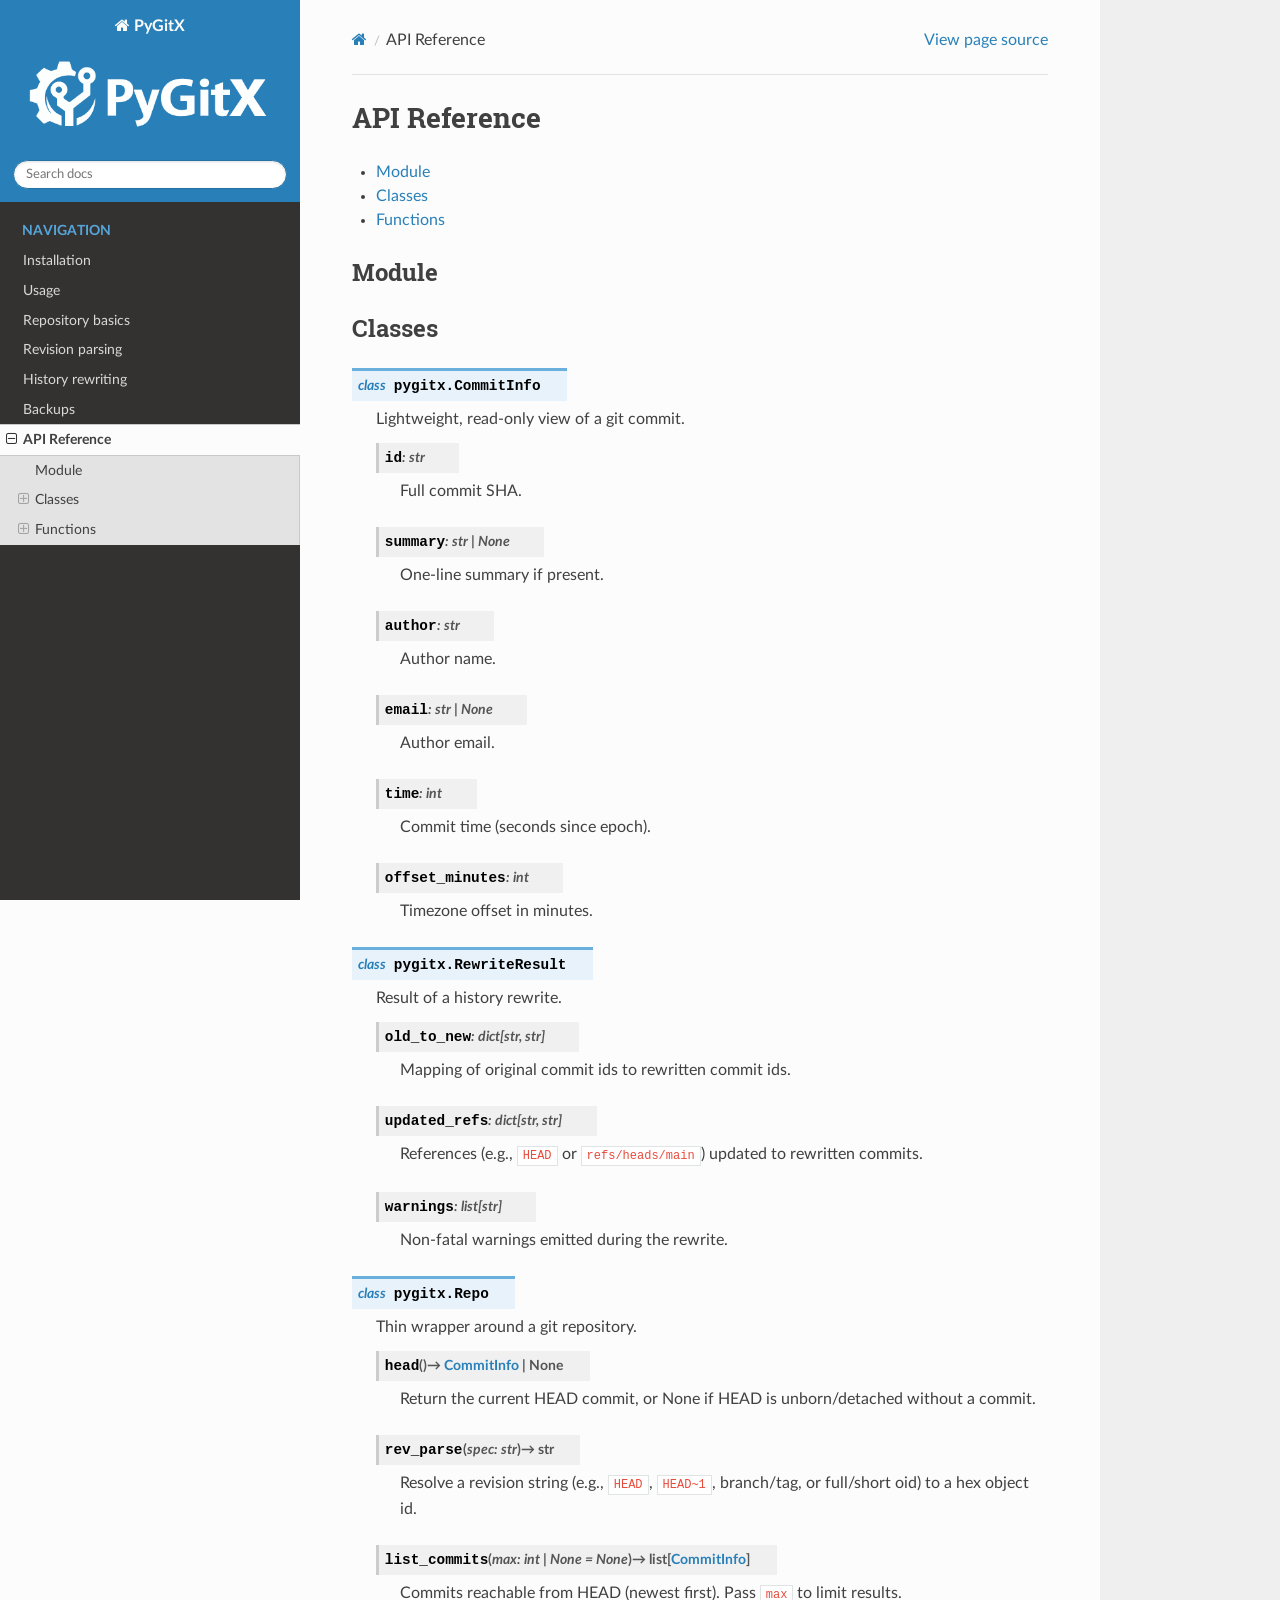
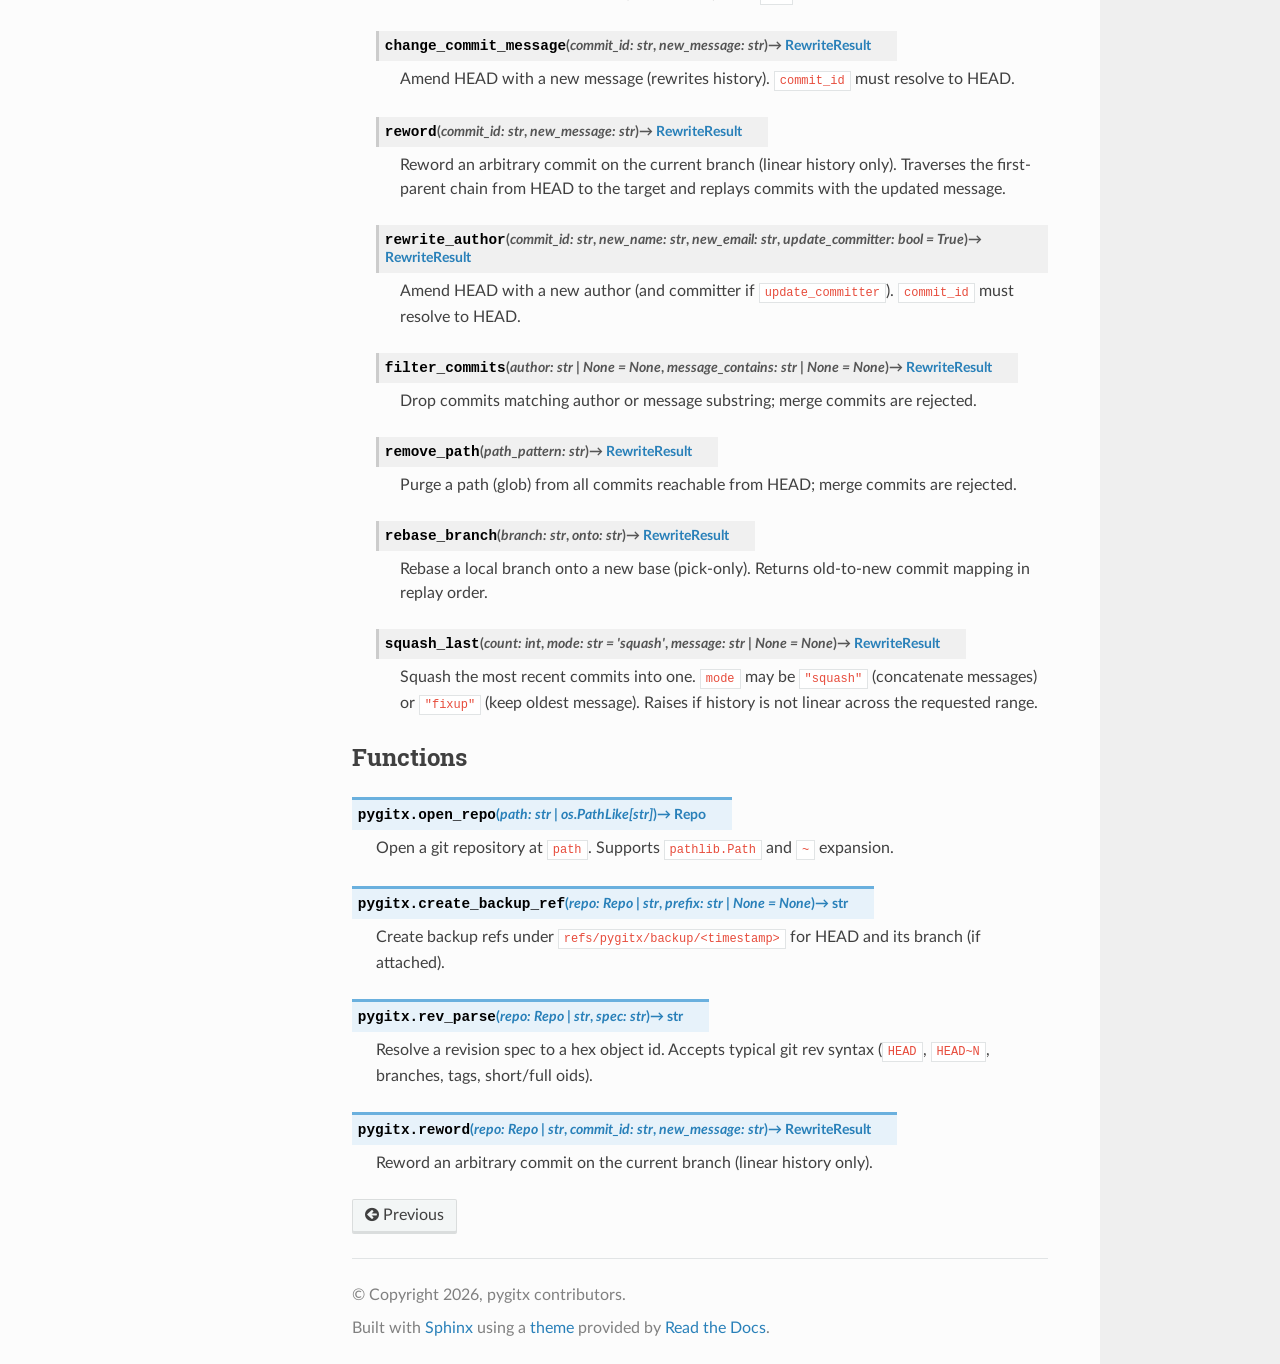
==== commit 2c23253d: "deploy: 08d16cc5ec8deff95fcb11b226fb1b126d8e3032" ====
--- a/api.html
+++ b/api.html
@@ -9,6 +9,7 @@
   <title>API Reference &mdash; PyGitX 0.1.0 documentation</title>
       <link rel="stylesheet" type="text/css" href="_static/pygments.css?v=b86133f3" />
       <link rel="stylesheet" type="text/css" href="_static/css/theme.css?v=e59714d7" />
+      <link rel="stylesheet" type="text/css" href="_static/custom.css?v=ee7fcff9" />
 
   
       <script src="_static/jquery.js?v=5d32c60e"></script>
@@ -19,7 +20,7 @@
     <script src="_static/js/theme.js"></script>
     <link rel="index" title="Index" href="genindex.html" />
     <link rel="search" title="Search" href="search.html" />
-    <link rel="prev" title="Usage" href="usage.html" /> 
+    <link rel="prev" title="Backups" href="backups.html" /> 
 </head>
 
 <body class="wy-body-for-nav"> 
@@ -32,6 +33,7 @@
           
           <a href="index.html" class="icon icon-home">
             PyGitX
+              <img src="_static/icon.png" class="logo" alt="Logo"/>
           </a>
 <div role="search">
   <form id="rtd-search-form" class="wy-form" action="search.html" method="get">
@@ -41,8 +43,14 @@
   </form>
 </div>
         </div><div class="wy-menu wy-menu-vertical" data-spy="affix" role="navigation" aria-label="Navigation menu">
-              <ul class="current">
+              <p class="caption" role="heading"><span class="caption-text">Navigation</span></p>
+<ul class="current">
+<li class="toctree-l1"><a class="reference internal" href="installation.html">Installation</a></li>
 <li class="toctree-l1"><a class="reference internal" href="usage.html">Usage</a></li>
+<li class="toctree-l1"><a class="reference internal" href="repository.html">Repository basics</a></li>
+<li class="toctree-l1"><a class="reference internal" href="revision_parsing.html">Revision parsing</a></li>
+<li class="toctree-l1"><a class="reference internal" href="history_rewrite.html">History rewriting</a></li>
+<li class="toctree-l1"><a class="reference internal" href="backups.html">Backups</a></li>
 <li class="toctree-l1 current"><a class="current reference internal" href="#">API Reference</a><ul>
 <li class="toctree-l2"><a class="reference internal" href="#module-pygitx">Module</a></li>
 <li class="toctree-l2"><a class="reference internal" href="#classes">Classes</a><ul>
@@ -63,8 +71,10 @@
 </li>
 <li class="toctree-l3"><a class="reference internal" href="#pygitx.pygitx.Repo"><code class="docutils literal notranslate"><span class="pre">pygitx.Repo</span></code></a><ul>
 <li class="toctree-l4"><a class="reference internal" href="#pygitx.pygitx.Repo.head"><code class="docutils literal notranslate"><span class="pre">pygitx.Repo.head()</span></code></a></li>
+<li class="toctree-l4"><a class="reference internal" href="#pygitx.pygitx.Repo.rev_parse"><code class="docutils literal notranslate"><span class="pre">pygitx.Repo.rev_parse()</span></code></a></li>
 <li class="toctree-l4"><a class="reference internal" href="#pygitx.pygitx.Repo.list_commits"><code class="docutils literal notranslate"><span class="pre">pygitx.Repo.list_commits()</span></code></a></li>
 <li class="toctree-l4"><a class="reference internal" href="#pygitx.pygitx.Repo.change_commit_message"><code class="docutils literal notranslate"><span class="pre">pygitx.Repo.change_commit_message()</span></code></a></li>
+<li class="toctree-l4"><a class="reference internal" href="#pygitx.pygitx.Repo.reword"><code class="docutils literal notranslate"><span class="pre">pygitx.Repo.reword()</span></code></a></li>
 <li class="toctree-l4"><a class="reference internal" href="#pygitx.pygitx.Repo.rewrite_author"><code class="docutils literal notranslate"><span class="pre">pygitx.Repo.rewrite_author()</span></code></a></li>
 <li class="toctree-l4"><a class="reference internal" href="#pygitx.pygitx.Repo.filter_commits"><code class="docutils literal notranslate"><span class="pre">pygitx.Repo.filter_commits()</span></code></a></li>
 <li class="toctree-l4"><a class="reference internal" href="#pygitx.pygitx.Repo.remove_path"><code class="docutils literal notranslate"><span class="pre">pygitx.Repo.remove_path()</span></code></a></li>
@@ -77,6 +87,8 @@
 <li class="toctree-l2"><a class="reference internal" href="#functions">Functions</a><ul>
 <li class="toctree-l3"><a class="reference internal" href="#pygitx.pygitx.open_repo"><code class="docutils literal notranslate"><span class="pre">pygitx.open_repo()</span></code></a></li>
 <li class="toctree-l3"><a class="reference internal" href="#pygitx.pygitx.create_backup_ref"><code class="docutils literal notranslate"><span class="pre">pygitx.create_backup_ref()</span></code></a></li>
+<li class="toctree-l3"><a class="reference internal" href="#pygitx.pygitx.rev_parse"><code class="docutils literal notranslate"><span class="pre">pygitx.rev_parse()</span></code></a></li>
+<li class="toctree-l3"><a class="reference internal" href="#pygitx.pygitx.reword"><code class="docutils literal notranslate"><span class="pre">pygitx.reword()</span></code></a></li>
 </ul>
 </li>
 </ul>
@@ -109,11 +121,18 @@
              
   <section id="api-reference">
 <h1>API Reference<a class="headerlink" href="#api-reference" title="Link to this heading"></a></h1>
+<nav class="contents local" id="contents">
+<ul class="simple">
+<li><p><a class="reference internal" href="#module-pygitx" id="id1">Module</a></p></li>
+<li><p><a class="reference internal" href="#classes" id="id2">Classes</a></p></li>
+<li><p><a class="reference internal" href="#functions" id="id3">Functions</a></p></li>
+</ul>
+</nav>
 <section id="module-pygitx">
-<span id="module"></span><h2>Module<a class="headerlink" href="#module-pygitx" title="Link to this heading"></a></h2>
+<span id="module"></span><h2><a class="toc-backref" href="#id1" role="doc-backlink">Module</a><a class="headerlink" href="#module-pygitx" title="Link to this heading"></a></h2>
 </section>
 <section id="classes">
-<h2>Classes<a class="headerlink" href="#classes" title="Link to this heading"></a></h2>
+<h2><a class="toc-backref" href="#id2" role="doc-backlink">Classes</a><a class="headerlink" href="#classes" title="Link to this heading"></a></h2>
 <dl class="py class">
 <dt class="sig sig-object py" id="pygitx.pygitx.CommitInfo">
 <em class="property"><span class="pre">class</span><span class="w"> </span></em><span class="sig-prename descclassname"><span class="pre">pygitx.</span></span><span class="sig-name descname"><span class="pre">CommitInfo</span></span><a class="headerlink" href="#pygitx.pygitx.CommitInfo" title="Link to this definition"></a></dt>
@@ -191,6 +210,12 @@
 </dd></dl>
 
 <dl class="py method">
+<dt class="sig sig-object py" id="pygitx.pygitx.Repo.rev_parse">
+<span class="sig-name descname"><span class="pre">rev_parse</span></span><span class="sig-paren">(</span><em class="sig-param"><span class="n"><span class="pre">spec</span></span><span class="p"><span class="pre">:</span></span><span class="w"> </span><span class="n"><span class="pre">str</span></span></em><span class="sig-paren">)</span> <span class="sig-return"><span class="sig-return-icon">&#x2192;</span> <span class="sig-return-typehint"><span class="pre">str</span></span></span><a class="headerlink" href="#pygitx.pygitx.Repo.rev_parse" title="Link to this definition"></a></dt>
+<dd><p>Resolve a revision string (e.g., <code class="docutils literal notranslate"><span class="pre">HEAD</span></code>, <code class="docutils literal notranslate"><span class="pre">HEAD~1</span></code>, branch/tag, or full/short oid) to a hex object id.</p>
+</dd></dl>
+
+<dl class="py method">
 <dt class="sig sig-object py" id="pygitx.pygitx.Repo.list_commits">
 <span class="sig-name descname"><span class="pre">list_commits</span></span><span class="sig-paren">(</span><em class="sig-param"><span class="n"><span class="pre">max</span></span><span class="p"><span class="pre">:</span></span><span class="w"> </span><span class="n"><span class="pre">int</span><span class="w"> </span><span class="p"><span class="pre">|</span></span><span class="w"> </span><span class="pre">None</span></span><span class="w"> </span><span class="o"><span class="pre">=</span></span><span class="w"> </span><span class="default_value"><span class="pre">None</span></span></em><span class="sig-paren">)</span> <span class="sig-return"><span class="sig-return-icon">&#x2192;</span> <span class="sig-return-typehint"><span class="pre">list</span><span class="p"><span class="pre">[</span></span><a class="reference internal" href="#pygitx.pygitx.CommitInfo" title="pygitx.pygitx.CommitInfo"><span class="pre">CommitInfo</span></a><span class="p"><span class="pre">]</span></span></span></span><a class="headerlink" href="#pygitx.pygitx.Repo.list_commits" title="Link to this definition"></a></dt>
 <dd><p>Commits reachable from HEAD (newest first). Pass <code class="docutils literal notranslate"><span class="pre">max</span></code> to limit results.</p>
@@ -203,6 +228,12 @@
 </dd></dl>
 
 <dl class="py method">
+<dt class="sig sig-object py" id="pygitx.pygitx.Repo.reword">
+<span class="sig-name descname"><span class="pre">reword</span></span><span class="sig-paren">(</span><em class="sig-param"><span class="n"><span class="pre">commit_id</span></span><span class="p"><span class="pre">:</span></span><span class="w"> </span><span class="n"><span class="pre">str</span></span></em>, <em class="sig-param"><span class="n"><span class="pre">new_message</span></span><span class="p"><span class="pre">:</span></span><span class="w"> </span><span class="n"><span class="pre">str</span></span></em><span class="sig-paren">)</span> <span class="sig-return"><span class="sig-return-icon">&#x2192;</span> <span class="sig-return-typehint"><a class="reference internal" href="#pygitx.pygitx.RewriteResult" title="pygitx.pygitx.RewriteResult"><span class="pre">RewriteResult</span></a></span></span><a class="headerlink" href="#pygitx.pygitx.Repo.reword" title="Link to this definition"></a></dt>
+<dd><p>Reword an arbitrary commit on the current branch (linear history only). Traverses the first-parent chain from HEAD to the target and replays commits with the updated message.</p>
+</dd></dl>
+
+<dl class="py method">
 <dt class="sig sig-object py" id="pygitx.pygitx.Repo.rewrite_author">
 <span class="sig-name descname"><span class="pre">rewrite_author</span></span><span class="sig-paren">(</span><em class="sig-param"><span class="n"><span class="pre">commit_id</span></span><span class="p"><span class="pre">:</span></span><span class="w"> </span><span class="n"><span class="pre">str</span></span></em>, <em class="sig-param"><span class="n"><span class="pre">new_name</span></span><span class="p"><span class="pre">:</span></span><span class="w"> </span><span class="n"><span class="pre">str</span></span></em>, <em class="sig-param"><span class="n"><span class="pre">new_email</span></span><span class="p"><span class="pre">:</span></span><span class="w"> </span><span class="n"><span class="pre">str</span></span></em>, <em class="sig-param"><span class="n"><span class="pre">update_committer</span></span><span class="p"><span class="pre">:</span></span><span class="w"> </span><span class="n"><span class="pre">bool</span></span><span class="w"> </span><span class="o"><span class="pre">=</span></span><span class="w"> </span><span class="default_value"><span class="pre">True</span></span></em><span class="sig-paren">)</span> <span class="sig-return"><span class="sig-return-icon">&#x2192;</span> <span class="sig-return-typehint"><a class="reference internal" href="#pygitx.pygitx.RewriteResult" title="pygitx.pygitx.RewriteResult"><span class="pre">RewriteResult</span></a></span></span><a class="headerlink" href="#pygitx.pygitx.Repo.rewrite_author" title="Link to this definition"></a></dt>
 <dd><p>Amend HEAD with a new author (and committer if <code class="docutils literal notranslate"><span class="pre">update_committer</span></code>). <code class="docutils literal notranslate"><span class="pre">commit_id</span></code> must resolve to HEAD.</p>
@@ -236,7 +267,7 @@
 
 </section>
 <section id="functions">
-<h2>Functions<a class="headerlink" href="#functions" title="Link to this heading"></a></h2>
+<h2><a class="toc-backref" href="#id3" role="doc-backlink">Functions</a><a class="headerlink" href="#functions" title="Link to this heading"></a></h2>
 <dl class="py function">
 <dt class="sig sig-object py" id="pygitx.pygitx.open_repo">
 <span class="sig-prename descclassname"><span class="pre">pygitx.</span></span><span class="sig-name descname"><span class="pre">open_repo</span></span><span class="sig-paren">(</span><em class="sig-param"><span class="n"><span class="pre">path</span></span><span class="p"><span class="pre">:</span></span><span class="w"> </span><span class="n"><span class="pre">str</span><span class="w"> </span><span class="p"><span class="pre">|</span></span><span class="w"> </span><span class="pre">os.PathLike</span><span class="p"><span class="pre">[</span></span><span class="pre">str</span><span class="p"><span class="pre">]</span></span></span></em><span class="sig-paren">)</span> <span class="sig-return"><span class="sig-return-icon">&#x2192;</span> <span class="sig-return-typehint"><a class="reference internal" href="#pygitx.pygitx.Repo" title="pygitx.pygitx.Repo"><span class="pre">Repo</span></a></span></span><a class="headerlink" href="#pygitx.pygitx.open_repo" title="Link to this definition"></a></dt>
@@ -249,6 +280,18 @@
 <dd><p>Create backup refs under <code class="docutils literal notranslate"><span class="pre">refs/pygitx/backup/&lt;timestamp&gt;</span></code> for HEAD and its branch (if attached).</p>
 </dd></dl>
 
+<dl class="py function">
+<dt class="sig sig-object py" id="pygitx.pygitx.rev_parse">
+<span class="sig-prename descclassname"><span class="pre">pygitx.</span></span><span class="sig-name descname"><span class="pre">rev_parse</span></span><span class="sig-paren">(</span><em class="sig-param"><span class="n"><span class="pre">repo</span></span><span class="p"><span class="pre">:</span></span><span class="w"> </span><span class="n"><a class="reference internal" href="#pygitx.pygitx.Repo" title="pygitx.pygitx.Repo"><span class="pre">Repo</span></a><span class="w"> </span><span class="p"><span class="pre">|</span></span><span class="w"> </span><span class="pre">str</span></span></em>, <em class="sig-param"><span class="n"><span class="pre">spec</span></span><span class="p"><span class="pre">:</span></span><span class="w"> </span><span class="n"><span class="pre">str</span></span></em><span class="sig-paren">)</span> <span class="sig-return"><span class="sig-return-icon">&#x2192;</span> <span class="sig-return-typehint"><span class="pre">str</span></span></span><a class="headerlink" href="#pygitx.pygitx.rev_parse" title="Link to this definition"></a></dt>
+<dd><p>Resolve a revision spec to a hex object id. Accepts typical git rev syntax (<code class="docutils literal notranslate"><span class="pre">HEAD</span></code>, <code class="docutils literal notranslate"><span class="pre">HEAD~N</span></code>, branches, tags, short/full oids).</p>
+</dd></dl>
+
+<dl class="py function">
+<dt class="sig sig-object py" id="pygitx.pygitx.reword">
+<span class="sig-prename descclassname"><span class="pre">pygitx.</span></span><span class="sig-name descname"><span class="pre">reword</span></span><span class="sig-paren">(</span><em class="sig-param"><span class="n"><span class="pre">repo</span></span><span class="p"><span class="pre">:</span></span><span class="w"> </span><span class="n"><a class="reference internal" href="#pygitx.pygitx.Repo" title="pygitx.pygitx.Repo"><span class="pre">Repo</span></a><span class="w"> </span><span class="p"><span class="pre">|</span></span><span class="w"> </span><span class="pre">str</span></span></em>, <em class="sig-param"><span class="n"><span class="pre">commit_id</span></span><span class="p"><span class="pre">:</span></span><span class="w"> </span><span class="n"><span class="pre">str</span></span></em>, <em class="sig-param"><span class="n"><span class="pre">new_message</span></span><span class="p"><span class="pre">:</span></span><span class="w"> </span><span class="n"><span class="pre">str</span></span></em><span class="sig-paren">)</span> <span class="sig-return"><span class="sig-return-icon">&#x2192;</span> <span class="sig-return-typehint"><a class="reference internal" href="#pygitx.pygitx.RewriteResult" title="pygitx.pygitx.RewriteResult"><span class="pre">RewriteResult</span></a></span></span><a class="headerlink" href="#pygitx.pygitx.reword" title="Link to this definition"></a></dt>
+<dd><p>Reword an arbitrary commit on the current branch (linear history only).</p>
+</dd></dl>
+
 </section>
 </section>
 
@@ -256,7 +299,7 @@
            </div>
           </div>
           <footer><div class="rst-footer-buttons" role="navigation" aria-label="Footer">
-        <a href="usage.html" class="btn btn-neutral float-left" title="Usage" accesskey="p" rel="prev"><span class="fa fa-arrow-circle-left" aria-hidden="true"></span> Previous</a>
+        <a href="backups.html" class="btn btn-neutral float-left" title="Backups" accesskey="p" rel="prev"><span class="fa fa-arrow-circle-left" aria-hidden="true"></span> Previous</a>
     </div>
 
   <hr/>
--- a/_static/custom.css
+++ b/_static/custom.css
@@ -0,0 +1,4 @@
+.wy-side-nav-search .logo img,
+.wy-side-nav-search img.logo {
+  filter: brightness(0) invert(1);
+}
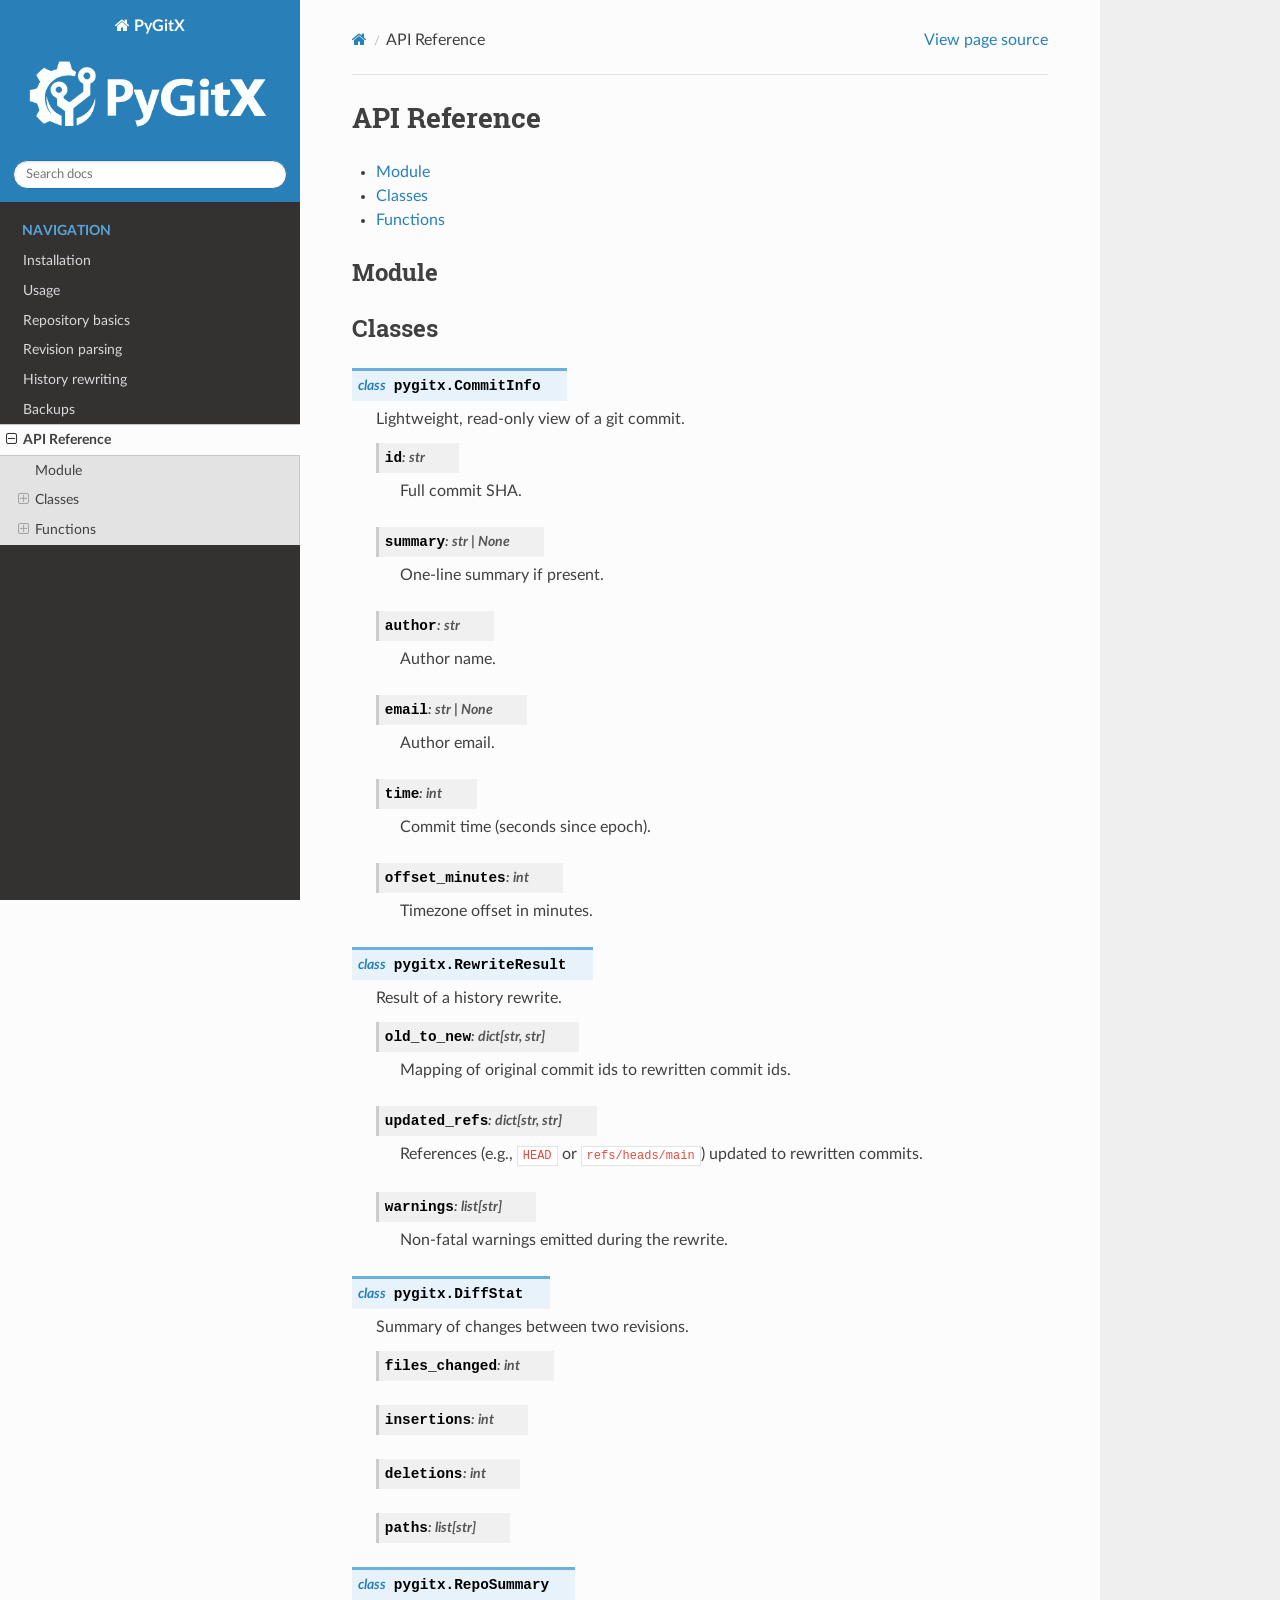
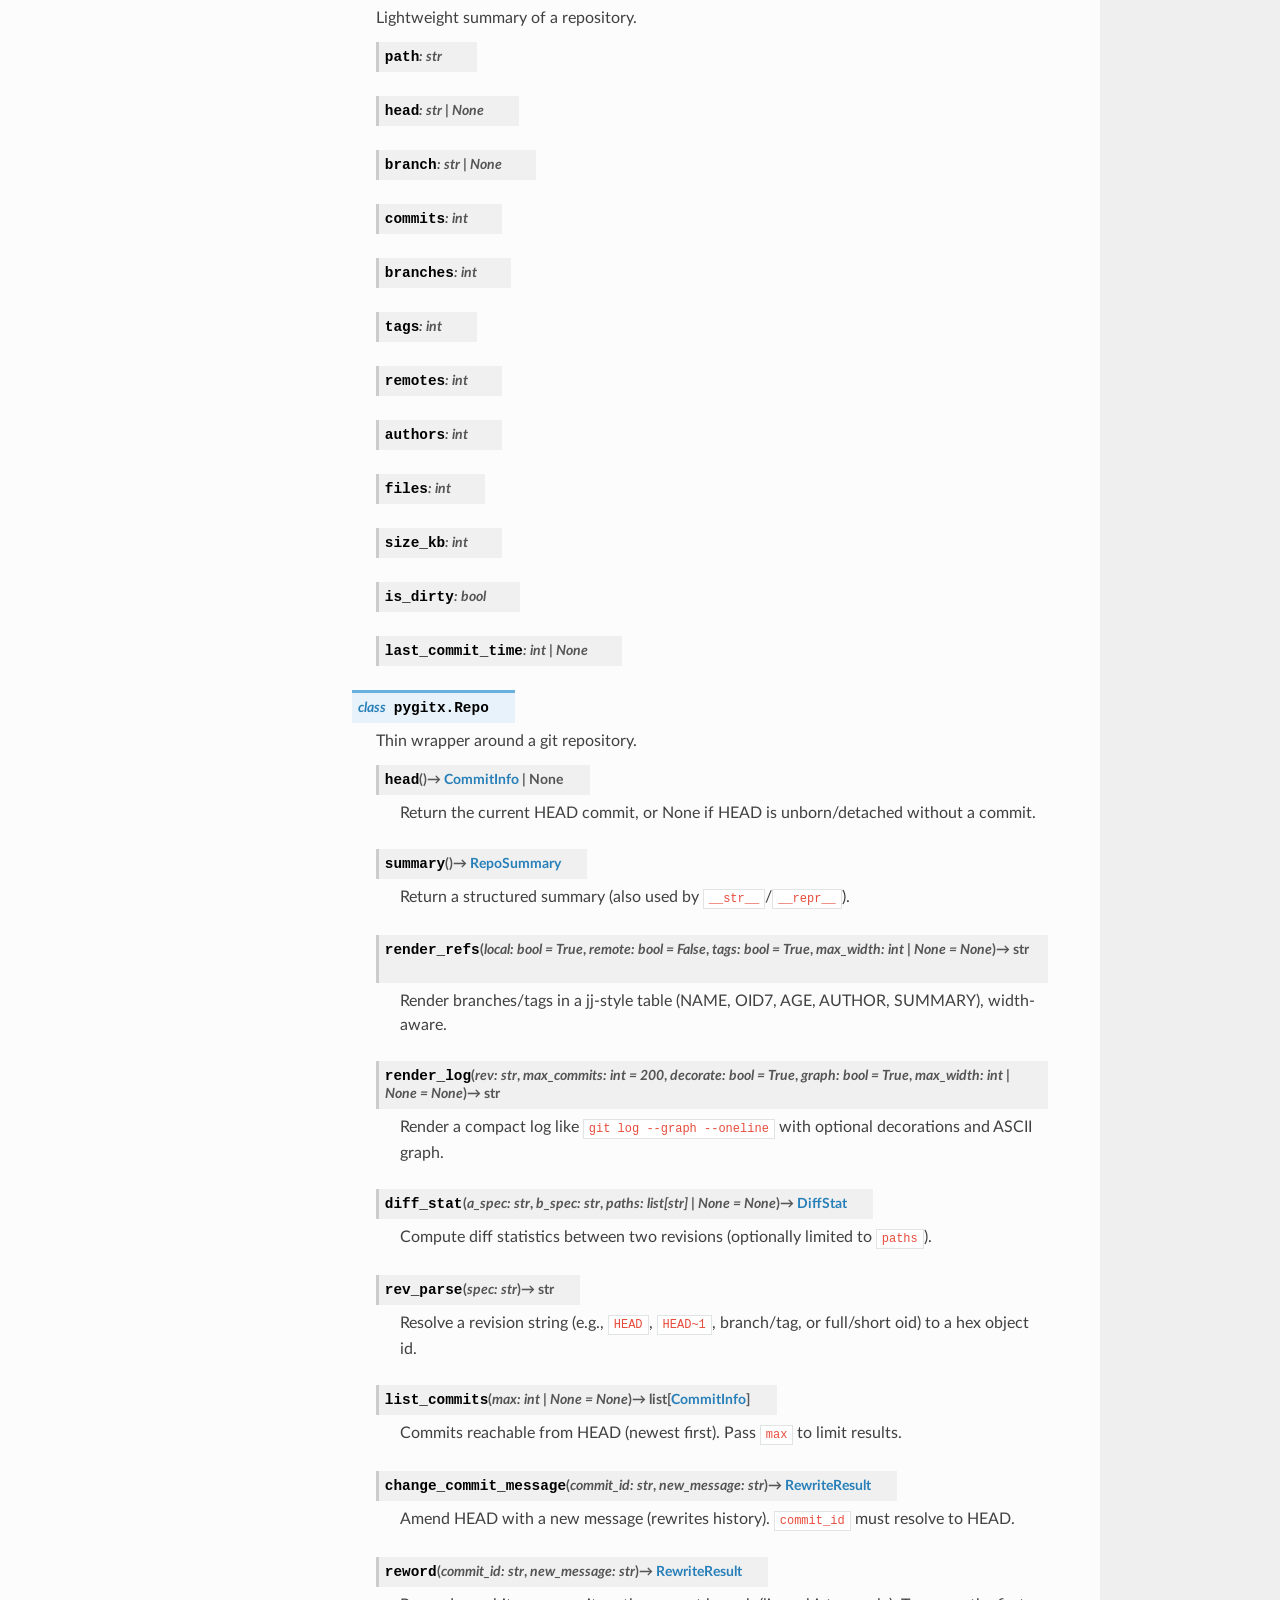
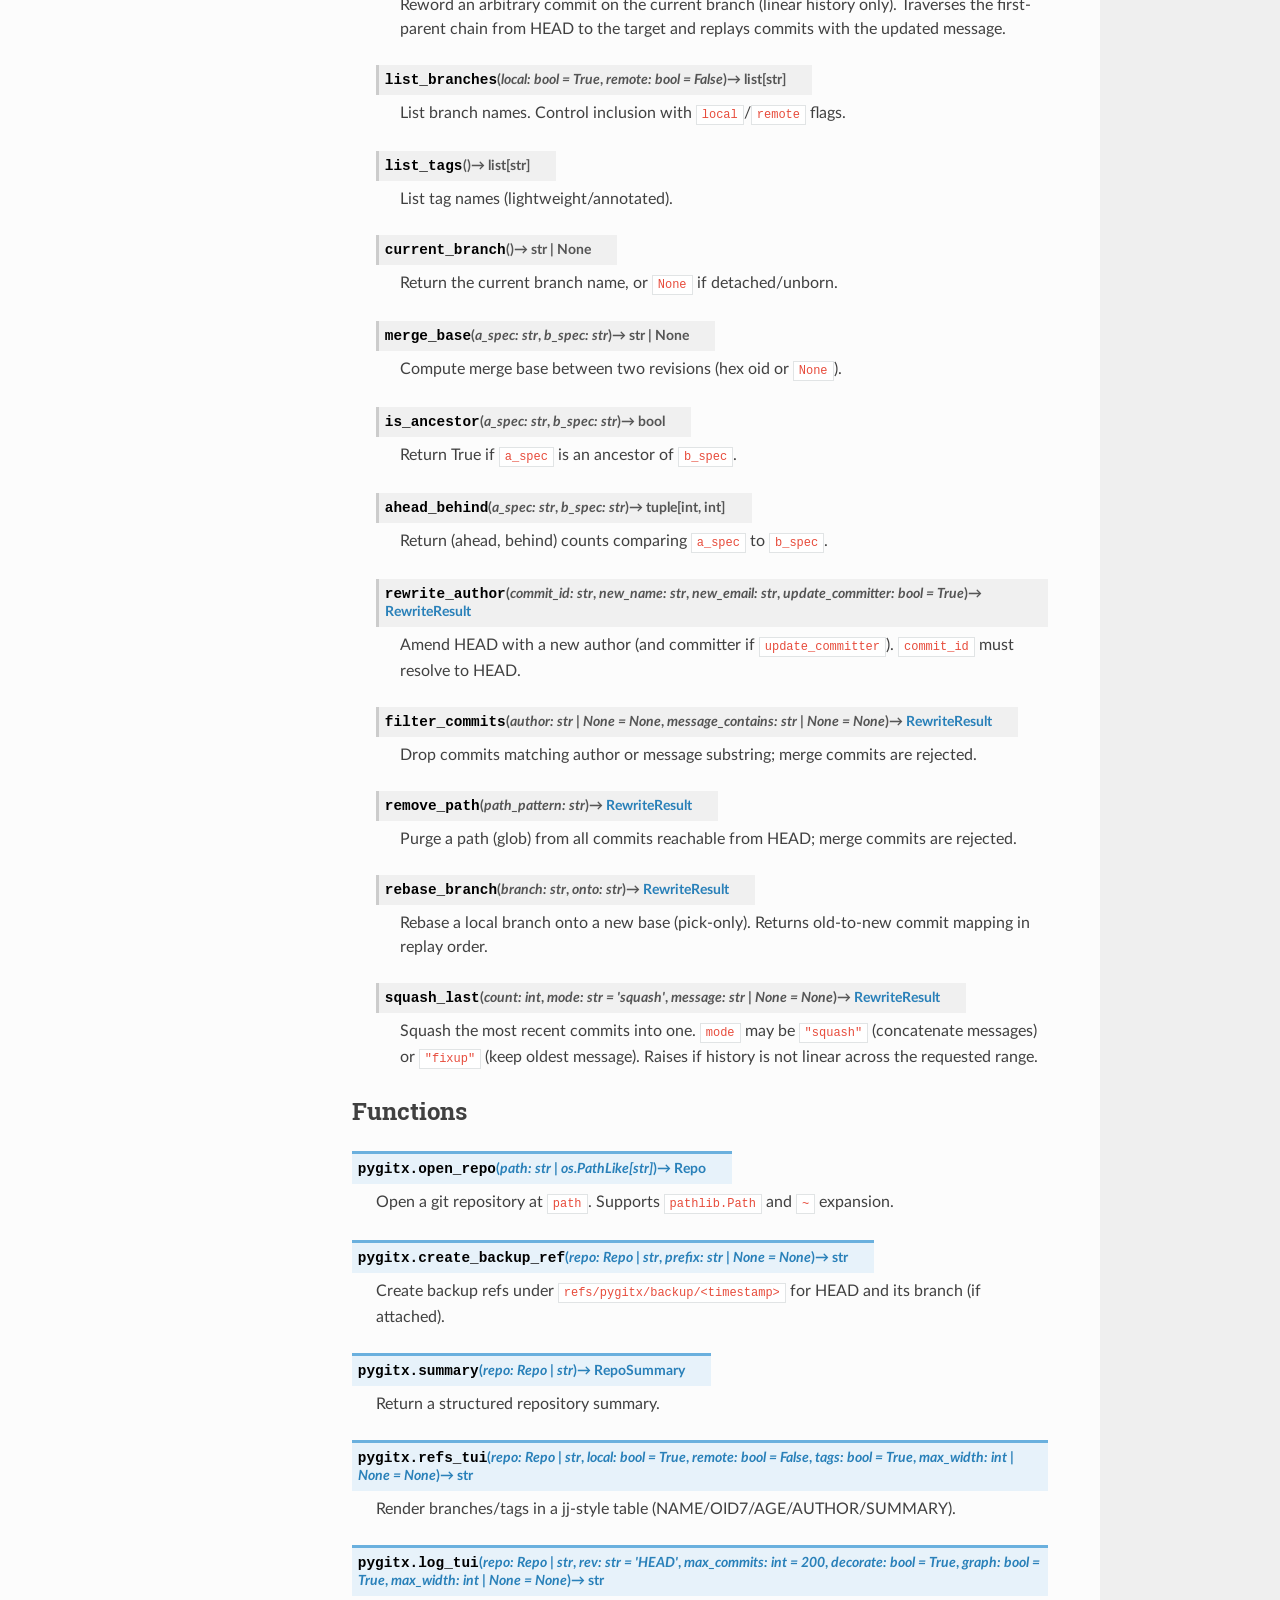
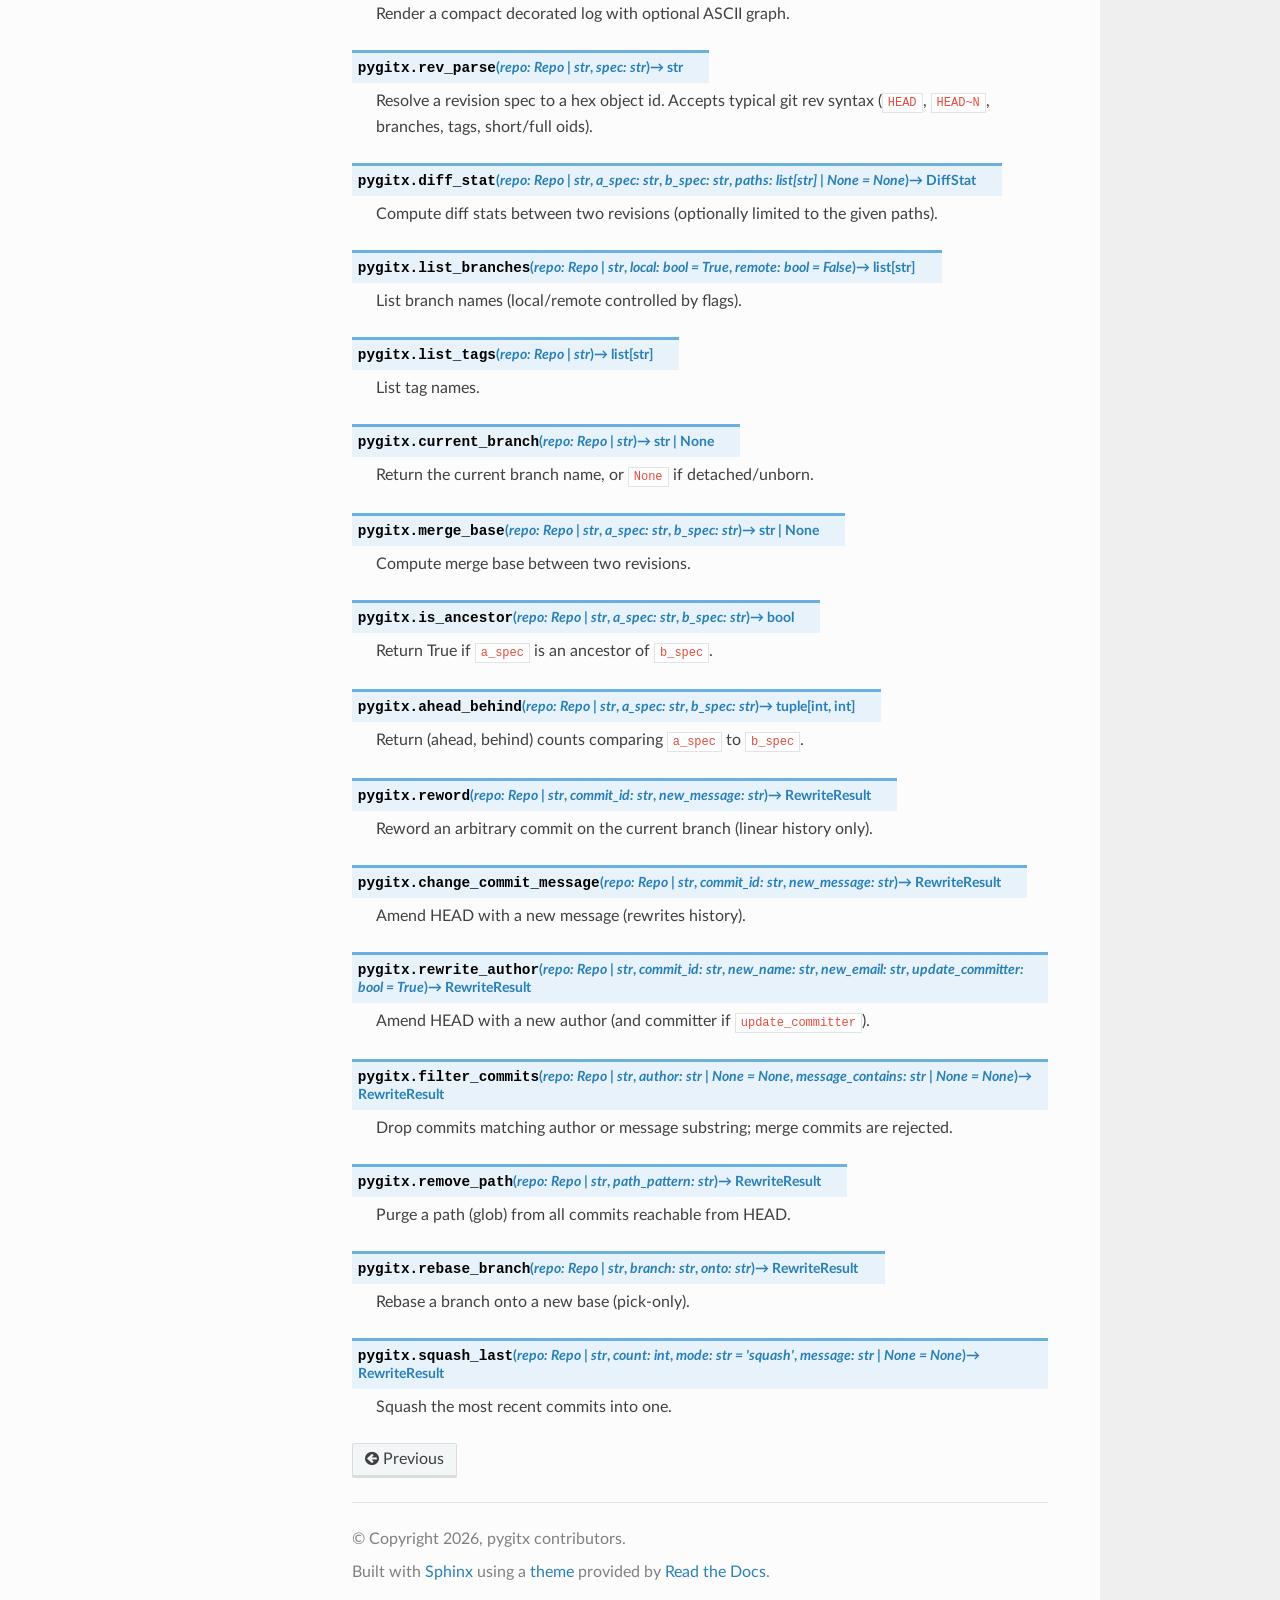
==== commit 7ee10c6e: "deploy: 95752e7ade6b8f4cf309538ac343a2b55782b87c" ====
--- a/api.html
+++ b/api.html
@@ -69,12 +69,44 @@
 <li class="toctree-l4"><a class="reference internal" href="#pygitx.pygitx.RewriteResult.warnings"><code class="docutils literal notranslate"><span class="pre">pygitx.RewriteResult.warnings</span></code></a></li>
 </ul>
 </li>
+<li class="toctree-l3"><a class="reference internal" href="#pygitx.pygitx.DiffStat"><code class="docutils literal notranslate"><span class="pre">pygitx.DiffStat</span></code></a><ul>
+<li class="toctree-l4"><a class="reference internal" href="#pygitx.pygitx.DiffStat.files_changed"><code class="docutils literal notranslate"><span class="pre">pygitx.DiffStat.files_changed</span></code></a></li>
+<li class="toctree-l4"><a class="reference internal" href="#pygitx.pygitx.DiffStat.insertions"><code class="docutils literal notranslate"><span class="pre">pygitx.DiffStat.insertions</span></code></a></li>
+<li class="toctree-l4"><a class="reference internal" href="#pygitx.pygitx.DiffStat.deletions"><code class="docutils literal notranslate"><span class="pre">pygitx.DiffStat.deletions</span></code></a></li>
+<li class="toctree-l4"><a class="reference internal" href="#pygitx.pygitx.DiffStat.paths"><code class="docutils literal notranslate"><span class="pre">pygitx.DiffStat.paths</span></code></a></li>
+</ul>
+</li>
+<li class="toctree-l3"><a class="reference internal" href="#pygitx.pygitx.RepoSummary"><code class="docutils literal notranslate"><span class="pre">pygitx.RepoSummary</span></code></a><ul>
+<li class="toctree-l4"><a class="reference internal" href="#pygitx.pygitx.RepoSummary.path"><code class="docutils literal notranslate"><span class="pre">pygitx.RepoSummary.path</span></code></a></li>
+<li class="toctree-l4"><a class="reference internal" href="#pygitx.pygitx.RepoSummary.head"><code class="docutils literal notranslate"><span class="pre">pygitx.RepoSummary.head</span></code></a></li>
+<li class="toctree-l4"><a class="reference internal" href="#pygitx.pygitx.RepoSummary.branch"><code class="docutils literal notranslate"><span class="pre">pygitx.RepoSummary.branch</span></code></a></li>
+<li class="toctree-l4"><a class="reference internal" href="#pygitx.pygitx.RepoSummary.commits"><code class="docutils literal notranslate"><span class="pre">pygitx.RepoSummary.commits</span></code></a></li>
+<li class="toctree-l4"><a class="reference internal" href="#pygitx.pygitx.RepoSummary.branches"><code class="docutils literal notranslate"><span class="pre">pygitx.RepoSummary.branches</span></code></a></li>
+<li class="toctree-l4"><a class="reference internal" href="#pygitx.pygitx.RepoSummary.tags"><code class="docutils literal notranslate"><span class="pre">pygitx.RepoSummary.tags</span></code></a></li>
+<li class="toctree-l4"><a class="reference internal" href="#pygitx.pygitx.RepoSummary.remotes"><code class="docutils literal notranslate"><span class="pre">pygitx.RepoSummary.remotes</span></code></a></li>
+<li class="toctree-l4"><a class="reference internal" href="#pygitx.pygitx.RepoSummary.authors"><code class="docutils literal notranslate"><span class="pre">pygitx.RepoSummary.authors</span></code></a></li>
+<li class="toctree-l4"><a class="reference internal" href="#pygitx.pygitx.RepoSummary.files"><code class="docutils literal notranslate"><span class="pre">pygitx.RepoSummary.files</span></code></a></li>
+<li class="toctree-l4"><a class="reference internal" href="#pygitx.pygitx.RepoSummary.size_kb"><code class="docutils literal notranslate"><span class="pre">pygitx.RepoSummary.size_kb</span></code></a></li>
+<li class="toctree-l4"><a class="reference internal" href="#pygitx.pygitx.RepoSummary.is_dirty"><code class="docutils literal notranslate"><span class="pre">pygitx.RepoSummary.is_dirty</span></code></a></li>
+<li class="toctree-l4"><a class="reference internal" href="#pygitx.pygitx.RepoSummary.last_commit_time"><code class="docutils literal notranslate"><span class="pre">pygitx.RepoSummary.last_commit_time</span></code></a></li>
+</ul>
+</li>
 <li class="toctree-l3"><a class="reference internal" href="#pygitx.pygitx.Repo"><code class="docutils literal notranslate"><span class="pre">pygitx.Repo</span></code></a><ul>
 <li class="toctree-l4"><a class="reference internal" href="#pygitx.pygitx.Repo.head"><code class="docutils literal notranslate"><span class="pre">pygitx.Repo.head()</span></code></a></li>
+<li class="toctree-l4"><a class="reference internal" href="#pygitx.pygitx.Repo.summary"><code class="docutils literal notranslate"><span class="pre">pygitx.Repo.summary()</span></code></a></li>
+<li class="toctree-l4"><a class="reference internal" href="#pygitx.pygitx.Repo.render_refs"><code class="docutils literal notranslate"><span class="pre">pygitx.Repo.render_refs()</span></code></a></li>
+<li class="toctree-l4"><a class="reference internal" href="#pygitx.pygitx.Repo.render_log"><code class="docutils literal notranslate"><span class="pre">pygitx.Repo.render_log()</span></code></a></li>
+<li class="toctree-l4"><a class="reference internal" href="#pygitx.pygitx.Repo.diff_stat"><code class="docutils literal notranslate"><span class="pre">pygitx.Repo.diff_stat()</span></code></a></li>
 <li class="toctree-l4"><a class="reference internal" href="#pygitx.pygitx.Repo.rev_parse"><code class="docutils literal notranslate"><span class="pre">pygitx.Repo.rev_parse()</span></code></a></li>
 <li class="toctree-l4"><a class="reference internal" href="#pygitx.pygitx.Repo.list_commits"><code class="docutils literal notranslate"><span class="pre">pygitx.Repo.list_commits()</span></code></a></li>
 <li class="toctree-l4"><a class="reference internal" href="#pygitx.pygitx.Repo.change_commit_message"><code class="docutils literal notranslate"><span class="pre">pygitx.Repo.change_commit_message()</span></code></a></li>
 <li class="toctree-l4"><a class="reference internal" href="#pygitx.pygitx.Repo.reword"><code class="docutils literal notranslate"><span class="pre">pygitx.Repo.reword()</span></code></a></li>
+<li class="toctree-l4"><a class="reference internal" href="#pygitx.pygitx.Repo.list_branches"><code class="docutils literal notranslate"><span class="pre">pygitx.Repo.list_branches()</span></code></a></li>
+<li class="toctree-l4"><a class="reference internal" href="#pygitx.pygitx.Repo.list_tags"><code class="docutils literal notranslate"><span class="pre">pygitx.Repo.list_tags()</span></code></a></li>
+<li class="toctree-l4"><a class="reference internal" href="#pygitx.pygitx.Repo.current_branch"><code class="docutils literal notranslate"><span class="pre">pygitx.Repo.current_branch()</span></code></a></li>
+<li class="toctree-l4"><a class="reference internal" href="#pygitx.pygitx.Repo.merge_base"><code class="docutils literal notranslate"><span class="pre">pygitx.Repo.merge_base()</span></code></a></li>
+<li class="toctree-l4"><a class="reference internal" href="#pygitx.pygitx.Repo.is_ancestor"><code class="docutils literal notranslate"><span class="pre">pygitx.Repo.is_ancestor()</span></code></a></li>
+<li class="toctree-l4"><a class="reference internal" href="#pygitx.pygitx.Repo.ahead_behind"><code class="docutils literal notranslate"><span class="pre">pygitx.Repo.ahead_behind()</span></code></a></li>
 <li class="toctree-l4"><a class="reference internal" href="#pygitx.pygitx.Repo.rewrite_author"><code class="docutils literal notranslate"><span class="pre">pygitx.Repo.rewrite_author()</span></code></a></li>
 <li class="toctree-l4"><a class="reference internal" href="#pygitx.pygitx.Repo.filter_commits"><code class="docutils literal notranslate"><span class="pre">pygitx.Repo.filter_commits()</span></code></a></li>
 <li class="toctree-l4"><a class="reference internal" href="#pygitx.pygitx.Repo.remove_path"><code class="docutils literal notranslate"><span class="pre">pygitx.Repo.remove_path()</span></code></a></li>
@@ -87,8 +119,24 @@
 <li class="toctree-l2"><a class="reference internal" href="#functions">Functions</a><ul>
 <li class="toctree-l3"><a class="reference internal" href="#pygitx.pygitx.open_repo"><code class="docutils literal notranslate"><span class="pre">pygitx.open_repo()</span></code></a></li>
 <li class="toctree-l3"><a class="reference internal" href="#pygitx.pygitx.create_backup_ref"><code class="docutils literal notranslate"><span class="pre">pygitx.create_backup_ref()</span></code></a></li>
+<li class="toctree-l3"><a class="reference internal" href="#pygitx.pygitx.summary"><code class="docutils literal notranslate"><span class="pre">pygitx.summary()</span></code></a></li>
+<li class="toctree-l3"><a class="reference internal" href="#pygitx.pygitx.refs_tui"><code class="docutils literal notranslate"><span class="pre">pygitx.refs_tui()</span></code></a></li>
+<li class="toctree-l3"><a class="reference internal" href="#pygitx.pygitx.log_tui"><code class="docutils literal notranslate"><span class="pre">pygitx.log_tui()</span></code></a></li>
 <li class="toctree-l3"><a class="reference internal" href="#pygitx.pygitx.rev_parse"><code class="docutils literal notranslate"><span class="pre">pygitx.rev_parse()</span></code></a></li>
+<li class="toctree-l3"><a class="reference internal" href="#pygitx.pygitx.diff_stat"><code class="docutils literal notranslate"><span class="pre">pygitx.diff_stat()</span></code></a></li>
+<li class="toctree-l3"><a class="reference internal" href="#pygitx.pygitx.list_branches"><code class="docutils literal notranslate"><span class="pre">pygitx.list_branches()</span></code></a></li>
+<li class="toctree-l3"><a class="reference internal" href="#pygitx.pygitx.list_tags"><code class="docutils literal notranslate"><span class="pre">pygitx.list_tags()</span></code></a></li>
+<li class="toctree-l3"><a class="reference internal" href="#pygitx.pygitx.current_branch"><code class="docutils literal notranslate"><span class="pre">pygitx.current_branch()</span></code></a></li>
+<li class="toctree-l3"><a class="reference internal" href="#pygitx.pygitx.merge_base"><code class="docutils literal notranslate"><span class="pre">pygitx.merge_base()</span></code></a></li>
+<li class="toctree-l3"><a class="reference internal" href="#pygitx.pygitx.is_ancestor"><code class="docutils literal notranslate"><span class="pre">pygitx.is_ancestor()</span></code></a></li>
+<li class="toctree-l3"><a class="reference internal" href="#pygitx.pygitx.ahead_behind"><code class="docutils literal notranslate"><span class="pre">pygitx.ahead_behind()</span></code></a></li>
 <li class="toctree-l3"><a class="reference internal" href="#pygitx.pygitx.reword"><code class="docutils literal notranslate"><span class="pre">pygitx.reword()</span></code></a></li>
+<li class="toctree-l3"><a class="reference internal" href="#pygitx.pygitx.change_commit_message"><code class="docutils literal notranslate"><span class="pre">pygitx.change_commit_message()</span></code></a></li>
+<li class="toctree-l3"><a class="reference internal" href="#pygitx.pygitx.rewrite_author"><code class="docutils literal notranslate"><span class="pre">pygitx.rewrite_author()</span></code></a></li>
+<li class="toctree-l3"><a class="reference internal" href="#pygitx.pygitx.filter_commits"><code class="docutils literal notranslate"><span class="pre">pygitx.filter_commits()</span></code></a></li>
+<li class="toctree-l3"><a class="reference internal" href="#pygitx.pygitx.remove_path"><code class="docutils literal notranslate"><span class="pre">pygitx.remove_path()</span></code></a></li>
+<li class="toctree-l3"><a class="reference internal" href="#pygitx.pygitx.rebase_branch"><code class="docutils literal notranslate"><span class="pre">pygitx.rebase_branch()</span></code></a></li>
+<li class="toctree-l3"><a class="reference internal" href="#pygitx.pygitx.squash_last"><code class="docutils literal notranslate"><span class="pre">pygitx.squash_last()</span></code></a></li>
 </ul>
 </li>
 </ul>
@@ -200,6 +248,98 @@
 </dd></dl>
 
 <dl class="py class">
+<dt class="sig sig-object py" id="pygitx.pygitx.DiffStat">
+<em class="property"><span class="pre">class</span><span class="w"> </span></em><span class="sig-prename descclassname"><span class="pre">pygitx.</span></span><span class="sig-name descname"><span class="pre">DiffStat</span></span><a class="headerlink" href="#pygitx.pygitx.DiffStat" title="Link to this definition"></a></dt>
+<dd><p>Summary of changes between two revisions.</p>
+<dl class="py attribute">
+<dt class="sig sig-object py" id="pygitx.pygitx.DiffStat.files_changed">
+<span class="sig-name descname"><span class="pre">files_changed</span></span><em class="property"><span class="p"><span class="pre">:</span></span><span class="w"> </span><span class="pre">int</span></em><a class="headerlink" href="#pygitx.pygitx.DiffStat.files_changed" title="Link to this definition"></a></dt>
+<dd></dd></dl>
+
+<dl class="py attribute">
+<dt class="sig sig-object py" id="pygitx.pygitx.DiffStat.insertions">
+<span class="sig-name descname"><span class="pre">insertions</span></span><em class="property"><span class="p"><span class="pre">:</span></span><span class="w"> </span><span class="pre">int</span></em><a class="headerlink" href="#pygitx.pygitx.DiffStat.insertions" title="Link to this definition"></a></dt>
+<dd></dd></dl>
+
+<dl class="py attribute">
+<dt class="sig sig-object py" id="pygitx.pygitx.DiffStat.deletions">
+<span class="sig-name descname"><span class="pre">deletions</span></span><em class="property"><span class="p"><span class="pre">:</span></span><span class="w"> </span><span class="pre">int</span></em><a class="headerlink" href="#pygitx.pygitx.DiffStat.deletions" title="Link to this definition"></a></dt>
+<dd></dd></dl>
+
+<dl class="py attribute">
+<dt class="sig sig-object py" id="pygitx.pygitx.DiffStat.paths">
+<span class="sig-name descname"><span class="pre">paths</span></span><em class="property"><span class="p"><span class="pre">:</span></span><span class="w"> </span><span class="pre">list</span><span class="p"><span class="pre">[</span></span><span class="pre">str</span><span class="p"><span class="pre">]</span></span></em><a class="headerlink" href="#pygitx.pygitx.DiffStat.paths" title="Link to this definition"></a></dt>
+<dd></dd></dl>
+
+</dd></dl>
+
+<dl class="py class">
+<dt class="sig sig-object py" id="pygitx.pygitx.RepoSummary">
+<em class="property"><span class="pre">class</span><span class="w"> </span></em><span class="sig-prename descclassname"><span class="pre">pygitx.</span></span><span class="sig-name descname"><span class="pre">RepoSummary</span></span><a class="headerlink" href="#pygitx.pygitx.RepoSummary" title="Link to this definition"></a></dt>
+<dd><p>Lightweight summary of a repository.</p>
+<dl class="py attribute">
+<dt class="sig sig-object py" id="pygitx.pygitx.RepoSummary.path">
+<span class="sig-name descname"><span class="pre">path</span></span><em class="property"><span class="p"><span class="pre">:</span></span><span class="w"> </span><span class="pre">str</span></em><a class="headerlink" href="#pygitx.pygitx.RepoSummary.path" title="Link to this definition"></a></dt>
+<dd></dd></dl>
+
+<dl class="py attribute">
+<dt class="sig sig-object py" id="pygitx.pygitx.RepoSummary.head">
+<span class="sig-name descname"><span class="pre">head</span></span><em class="property"><span class="p"><span class="pre">:</span></span><span class="w"> </span><span class="pre">str</span><span class="w"> </span><span class="p"><span class="pre">|</span></span><span class="w"> </span><span class="pre">None</span></em><a class="headerlink" href="#pygitx.pygitx.RepoSummary.head" title="Link to this definition"></a></dt>
+<dd></dd></dl>
+
+<dl class="py attribute">
+<dt class="sig sig-object py" id="pygitx.pygitx.RepoSummary.branch">
+<span class="sig-name descname"><span class="pre">branch</span></span><em class="property"><span class="p"><span class="pre">:</span></span><span class="w"> </span><span class="pre">str</span><span class="w"> </span><span class="p"><span class="pre">|</span></span><span class="w"> </span><span class="pre">None</span></em><a class="headerlink" href="#pygitx.pygitx.RepoSummary.branch" title="Link to this definition"></a></dt>
+<dd></dd></dl>
+
+<dl class="py attribute">
+<dt class="sig sig-object py" id="pygitx.pygitx.RepoSummary.commits">
+<span class="sig-name descname"><span class="pre">commits</span></span><em class="property"><span class="p"><span class="pre">:</span></span><span class="w"> </span><span class="pre">int</span></em><a class="headerlink" href="#pygitx.pygitx.RepoSummary.commits" title="Link to this definition"></a></dt>
+<dd></dd></dl>
+
+<dl class="py attribute">
+<dt class="sig sig-object py" id="pygitx.pygitx.RepoSummary.branches">
+<span class="sig-name descname"><span class="pre">branches</span></span><em class="property"><span class="p"><span class="pre">:</span></span><span class="w"> </span><span class="pre">int</span></em><a class="headerlink" href="#pygitx.pygitx.RepoSummary.branches" title="Link to this definition"></a></dt>
+<dd></dd></dl>
+
+<dl class="py attribute">
+<dt class="sig sig-object py" id="pygitx.pygitx.RepoSummary.tags">
+<span class="sig-name descname"><span class="pre">tags</span></span><em class="property"><span class="p"><span class="pre">:</span></span><span class="w"> </span><span class="pre">int</span></em><a class="headerlink" href="#pygitx.pygitx.RepoSummary.tags" title="Link to this definition"></a></dt>
+<dd></dd></dl>
+
+<dl class="py attribute">
+<dt class="sig sig-object py" id="pygitx.pygitx.RepoSummary.remotes">
+<span class="sig-name descname"><span class="pre">remotes</span></span><em class="property"><span class="p"><span class="pre">:</span></span><span class="w"> </span><span class="pre">int</span></em><a class="headerlink" href="#pygitx.pygitx.RepoSummary.remotes" title="Link to this definition"></a></dt>
+<dd></dd></dl>
+
+<dl class="py attribute">
+<dt class="sig sig-object py" id="pygitx.pygitx.RepoSummary.authors">
+<span class="sig-name descname"><span class="pre">authors</span></span><em class="property"><span class="p"><span class="pre">:</span></span><span class="w"> </span><span class="pre">int</span></em><a class="headerlink" href="#pygitx.pygitx.RepoSummary.authors" title="Link to this definition"></a></dt>
+<dd></dd></dl>
+
+<dl class="py attribute">
+<dt class="sig sig-object py" id="pygitx.pygitx.RepoSummary.files">
+<span class="sig-name descname"><span class="pre">files</span></span><em class="property"><span class="p"><span class="pre">:</span></span><span class="w"> </span><span class="pre">int</span></em><a class="headerlink" href="#pygitx.pygitx.RepoSummary.files" title="Link to this definition"></a></dt>
+<dd></dd></dl>
+
+<dl class="py attribute">
+<dt class="sig sig-object py" id="pygitx.pygitx.RepoSummary.size_kb">
+<span class="sig-name descname"><span class="pre">size_kb</span></span><em class="property"><span class="p"><span class="pre">:</span></span><span class="w"> </span><span class="pre">int</span></em><a class="headerlink" href="#pygitx.pygitx.RepoSummary.size_kb" title="Link to this definition"></a></dt>
+<dd></dd></dl>
+
+<dl class="py attribute">
+<dt class="sig sig-object py" id="pygitx.pygitx.RepoSummary.is_dirty">
+<span class="sig-name descname"><span class="pre">is_dirty</span></span><em class="property"><span class="p"><span class="pre">:</span></span><span class="w"> </span><span class="pre">bool</span></em><a class="headerlink" href="#pygitx.pygitx.RepoSummary.is_dirty" title="Link to this definition"></a></dt>
+<dd></dd></dl>
+
+<dl class="py attribute">
+<dt class="sig sig-object py" id="pygitx.pygitx.RepoSummary.last_commit_time">
+<span class="sig-name descname"><span class="pre">last_commit_time</span></span><em class="property"><span class="p"><span class="pre">:</span></span><span class="w"> </span><span class="pre">int</span><span class="w"> </span><span class="p"><span class="pre">|</span></span><span class="w"> </span><span class="pre">None</span></em><a class="headerlink" href="#pygitx.pygitx.RepoSummary.last_commit_time" title="Link to this definition"></a></dt>
+<dd></dd></dl>
+
+</dd></dl>
+
+<dl class="py class">
 <dt class="sig sig-object py" id="pygitx.pygitx.Repo">
 <em class="property"><span class="pre">class</span><span class="w"> </span></em><span class="sig-prename descclassname"><span class="pre">pygitx.</span></span><span class="sig-name descname"><span class="pre">Repo</span></span><a class="headerlink" href="#pygitx.pygitx.Repo" title="Link to this definition"></a></dt>
 <dd><p>Thin wrapper around a git repository.</p>
@@ -210,6 +350,30 @@
 </dd></dl>
 
 <dl class="py method">
+<dt class="sig sig-object py" id="pygitx.pygitx.Repo.summary">
+<span class="sig-name descname"><span class="pre">summary</span></span><span class="sig-paren">(</span><span class="sig-paren">)</span> <span class="sig-return"><span class="sig-return-icon">&#x2192;</span> <span class="sig-return-typehint"><a class="reference internal" href="#pygitx.pygitx.RepoSummary" title="pygitx.pygitx.RepoSummary"><span class="pre">RepoSummary</span></a></span></span><a class="headerlink" href="#pygitx.pygitx.Repo.summary" title="Link to this definition"></a></dt>
+<dd><p>Return a structured summary (also used by <code class="docutils literal notranslate"><span class="pre">__str__</span></code>/<code class="docutils literal notranslate"><span class="pre">__repr__</span></code>).</p>
+</dd></dl>
+
+<dl class="py method">
+<dt class="sig sig-object py" id="pygitx.pygitx.Repo.render_refs">
+<span class="sig-name descname"><span class="pre">render_refs</span></span><span class="sig-paren">(</span><em class="sig-param"><span class="n"><span class="pre">local</span></span><span class="p"><span class="pre">:</span></span><span class="w"> </span><span class="n"><span class="pre">bool</span></span><span class="w"> </span><span class="o"><span class="pre">=</span></span><span class="w"> </span><span class="default_value"><span class="pre">True</span></span></em>, <em class="sig-param"><span class="n"><span class="pre">remote</span></span><span class="p"><span class="pre">:</span></span><span class="w"> </span><span class="n"><span class="pre">bool</span></span><span class="w"> </span><span class="o"><span class="pre">=</span></span><span class="w"> </span><span class="default_value"><span class="pre">False</span></span></em>, <em class="sig-param"><span class="n"><span class="pre">tags</span></span><span class="p"><span class="pre">:</span></span><span class="w"> </span><span class="n"><span class="pre">bool</span></span><span class="w"> </span><span class="o"><span class="pre">=</span></span><span class="w"> </span><span class="default_value"><span class="pre">True</span></span></em>, <em class="sig-param"><span class="n"><span class="pre">max_width</span></span><span class="p"><span class="pre">:</span></span><span class="w"> </span><span class="n"><span class="pre">int</span><span class="w"> </span><span class="p"><span class="pre">|</span></span><span class="w"> </span><span class="pre">None</span></span><span class="w"> </span><span class="o"><span class="pre">=</span></span><span class="w"> </span><span class="default_value"><span class="pre">None</span></span></em><span class="sig-paren">)</span> <span class="sig-return"><span class="sig-return-icon">&#x2192;</span> <span class="sig-return-typehint"><span class="pre">str</span></span></span><a class="headerlink" href="#pygitx.pygitx.Repo.render_refs" title="Link to this definition"></a></dt>
+<dd><p>Render branches/tags in a jj-style table (NAME, OID7, AGE, AUTHOR, SUMMARY), width-aware.</p>
+</dd></dl>
+
+<dl class="py method">
+<dt class="sig sig-object py" id="pygitx.pygitx.Repo.render_log">
+<span class="sig-name descname"><span class="pre">render_log</span></span><span class="sig-paren">(</span><em class="sig-param"><span class="n"><span class="pre">rev</span></span><span class="p"><span class="pre">:</span></span><span class="w"> </span><span class="n"><span class="pre">str</span></span></em>, <em class="sig-param"><span class="n"><span class="pre">max_commits</span></span><span class="p"><span class="pre">:</span></span><span class="w"> </span><span class="n"><span class="pre">int</span></span><span class="w"> </span><span class="o"><span class="pre">=</span></span><span class="w"> </span><span class="default_value"><span class="pre">200</span></span></em>, <em class="sig-param"><span class="n"><span class="pre">decorate</span></span><span class="p"><span class="pre">:</span></span><span class="w"> </span><span class="n"><span class="pre">bool</span></span><span class="w"> </span><span class="o"><span class="pre">=</span></span><span class="w"> </span><span class="default_value"><span class="pre">True</span></span></em>, <em class="sig-param"><span class="n"><span class="pre">graph</span></span><span class="p"><span class="pre">:</span></span><span class="w"> </span><span class="n"><span class="pre">bool</span></span><span class="w"> </span><span class="o"><span class="pre">=</span></span><span class="w"> </span><span class="default_value"><span class="pre">True</span></span></em>, <em class="sig-param"><span class="n"><span class="pre">max_width</span></span><span class="p"><span class="pre">:</span></span><span class="w"> </span><span class="n"><span class="pre">int</span><span class="w"> </span><span class="p"><span class="pre">|</span></span><span class="w"> </span><span class="pre">None</span></span><span class="w"> </span><span class="o"><span class="pre">=</span></span><span class="w"> </span><span class="default_value"><span class="pre">None</span></span></em><span class="sig-paren">)</span> <span class="sig-return"><span class="sig-return-icon">&#x2192;</span> <span class="sig-return-typehint"><span class="pre">str</span></span></span><a class="headerlink" href="#pygitx.pygitx.Repo.render_log" title="Link to this definition"></a></dt>
+<dd><p>Render a compact log like <code class="docutils literal notranslate"><span class="pre">git</span> <span class="pre">log</span> <span class="pre">--graph</span> <span class="pre">--oneline</span></code> with optional decorations and ASCII graph.</p>
+</dd></dl>
+
+<dl class="py method">
+<dt class="sig sig-object py" id="pygitx.pygitx.Repo.diff_stat">
+<span class="sig-name descname"><span class="pre">diff_stat</span></span><span class="sig-paren">(</span><em class="sig-param"><span class="n"><span class="pre">a_spec</span></span><span class="p"><span class="pre">:</span></span><span class="w"> </span><span class="n"><span class="pre">str</span></span></em>, <em class="sig-param"><span class="n"><span class="pre">b_spec</span></span><span class="p"><span class="pre">:</span></span><span class="w"> </span><span class="n"><span class="pre">str</span></span></em>, <em class="sig-param"><span class="n"><span class="pre">paths</span></span><span class="p"><span class="pre">:</span></span><span class="w"> </span><span class="n"><span class="pre">list</span><span class="p"><span class="pre">[</span></span><span class="pre">str</span><span class="p"><span class="pre">]</span></span><span class="w"> </span><span class="p"><span class="pre">|</span></span><span class="w"> </span><span class="pre">None</span></span><span class="w"> </span><span class="o"><span class="pre">=</span></span><span class="w"> </span><span class="default_value"><span class="pre">None</span></span></em><span class="sig-paren">)</span> <span class="sig-return"><span class="sig-return-icon">&#x2192;</span> <span class="sig-return-typehint"><a class="reference internal" href="#pygitx.pygitx.DiffStat" title="pygitx.pygitx.DiffStat"><span class="pre">DiffStat</span></a></span></span><a class="headerlink" href="#pygitx.pygitx.Repo.diff_stat" title="Link to this definition"></a></dt>
+<dd><p>Compute diff statistics between two revisions (optionally limited to <code class="docutils literal notranslate"><span class="pre">paths</span></code>).</p>
+</dd></dl>
+
+<dl class="py method">
 <dt class="sig sig-object py" id="pygitx.pygitx.Repo.rev_parse">
 <span class="sig-name descname"><span class="pre">rev_parse</span></span><span class="sig-paren">(</span><em class="sig-param"><span class="n"><span class="pre">spec</span></span><span class="p"><span class="pre">:</span></span><span class="w"> </span><span class="n"><span class="pre">str</span></span></em><span class="sig-paren">)</span> <span class="sig-return"><span class="sig-return-icon">&#x2192;</span> <span class="sig-return-typehint"><span class="pre">str</span></span></span><a class="headerlink" href="#pygitx.pygitx.Repo.rev_parse" title="Link to this definition"></a></dt>
 <dd><p>Resolve a revision string (e.g., <code class="docutils literal notranslate"><span class="pre">HEAD</span></code>, <code class="docutils literal notranslate"><span class="pre">HEAD~1</span></code>, branch/tag, or full/short oid) to a hex object id.</p>
@@ -234,6 +398,42 @@
 </dd></dl>
 
 <dl class="py method">
+<dt class="sig sig-object py" id="pygitx.pygitx.Repo.list_branches">
+<span class="sig-name descname"><span class="pre">list_branches</span></span><span class="sig-paren">(</span><em class="sig-param"><span class="n"><span class="pre">local</span></span><span class="p"><span class="pre">:</span></span><span class="w"> </span><span class="n"><span class="pre">bool</span></span><span class="w"> </span><span class="o"><span class="pre">=</span></span><span class="w"> </span><span class="default_value"><span class="pre">True</span></span></em>, <em class="sig-param"><span class="n"><span class="pre">remote</span></span><span class="p"><span class="pre">:</span></span><span class="w"> </span><span class="n"><span class="pre">bool</span></span><span class="w"> </span><span class="o"><span class="pre">=</span></span><span class="w"> </span><span class="default_value"><span class="pre">False</span></span></em><span class="sig-paren">)</span> <span class="sig-return"><span class="sig-return-icon">&#x2192;</span> <span class="sig-return-typehint"><span class="pre">list</span><span class="p"><span class="pre">[</span></span><span class="pre">str</span><span class="p"><span class="pre">]</span></span></span></span><a class="headerlink" href="#pygitx.pygitx.Repo.list_branches" title="Link to this definition"></a></dt>
+<dd><p>List branch names. Control inclusion with <code class="docutils literal notranslate"><span class="pre">local</span></code>/<code class="docutils literal notranslate"><span class="pre">remote</span></code> flags.</p>
+</dd></dl>
+
+<dl class="py method">
+<dt class="sig sig-object py" id="pygitx.pygitx.Repo.list_tags">
+<span class="sig-name descname"><span class="pre">list_tags</span></span><span class="sig-paren">(</span><span class="sig-paren">)</span> <span class="sig-return"><span class="sig-return-icon">&#x2192;</span> <span class="sig-return-typehint"><span class="pre">list</span><span class="p"><span class="pre">[</span></span><span class="pre">str</span><span class="p"><span class="pre">]</span></span></span></span><a class="headerlink" href="#pygitx.pygitx.Repo.list_tags" title="Link to this definition"></a></dt>
+<dd><p>List tag names (lightweight/annotated).</p>
+</dd></dl>
+
+<dl class="py method">
+<dt class="sig sig-object py" id="pygitx.pygitx.Repo.current_branch">
+<span class="sig-name descname"><span class="pre">current_branch</span></span><span class="sig-paren">(</span><span class="sig-paren">)</span> <span class="sig-return"><span class="sig-return-icon">&#x2192;</span> <span class="sig-return-typehint"><span class="pre">str</span><span class="w"> </span><span class="p"><span class="pre">|</span></span><span class="w"> </span><span class="pre">None</span></span></span><a class="headerlink" href="#pygitx.pygitx.Repo.current_branch" title="Link to this definition"></a></dt>
+<dd><p>Return the current branch name, or <code class="docutils literal notranslate"><span class="pre">None</span></code> if detached/unborn.</p>
+</dd></dl>
+
+<dl class="py method">
+<dt class="sig sig-object py" id="pygitx.pygitx.Repo.merge_base">
+<span class="sig-name descname"><span class="pre">merge_base</span></span><span class="sig-paren">(</span><em class="sig-param"><span class="n"><span class="pre">a_spec</span></span><span class="p"><span class="pre">:</span></span><span class="w"> </span><span class="n"><span class="pre">str</span></span></em>, <em class="sig-param"><span class="n"><span class="pre">b_spec</span></span><span class="p"><span class="pre">:</span></span><span class="w"> </span><span class="n"><span class="pre">str</span></span></em><span class="sig-paren">)</span> <span class="sig-return"><span class="sig-return-icon">&#x2192;</span> <span class="sig-return-typehint"><span class="pre">str</span><span class="w"> </span><span class="p"><span class="pre">|</span></span><span class="w"> </span><span class="pre">None</span></span></span><a class="headerlink" href="#pygitx.pygitx.Repo.merge_base" title="Link to this definition"></a></dt>
+<dd><p>Compute merge base between two revisions (hex oid or <code class="docutils literal notranslate"><span class="pre">None</span></code>).</p>
+</dd></dl>
+
+<dl class="py method">
+<dt class="sig sig-object py" id="pygitx.pygitx.Repo.is_ancestor">
+<span class="sig-name descname"><span class="pre">is_ancestor</span></span><span class="sig-paren">(</span><em class="sig-param"><span class="n"><span class="pre">a_spec</span></span><span class="p"><span class="pre">:</span></span><span class="w"> </span><span class="n"><span class="pre">str</span></span></em>, <em class="sig-param"><span class="n"><span class="pre">b_spec</span></span><span class="p"><span class="pre">:</span></span><span class="w"> </span><span class="n"><span class="pre">str</span></span></em><span class="sig-paren">)</span> <span class="sig-return"><span class="sig-return-icon">&#x2192;</span> <span class="sig-return-typehint"><span class="pre">bool</span></span></span><a class="headerlink" href="#pygitx.pygitx.Repo.is_ancestor" title="Link to this definition"></a></dt>
+<dd><p>Return True if <code class="docutils literal notranslate"><span class="pre">a_spec</span></code> is an ancestor of <code class="docutils literal notranslate"><span class="pre">b_spec</span></code>.</p>
+</dd></dl>
+
+<dl class="py method">
+<dt class="sig sig-object py" id="pygitx.pygitx.Repo.ahead_behind">
+<span class="sig-name descname"><span class="pre">ahead_behind</span></span><span class="sig-paren">(</span><em class="sig-param"><span class="n"><span class="pre">a_spec</span></span><span class="p"><span class="pre">:</span></span><span class="w"> </span><span class="n"><span class="pre">str</span></span></em>, <em class="sig-param"><span class="n"><span class="pre">b_spec</span></span><span class="p"><span class="pre">:</span></span><span class="w"> </span><span class="n"><span class="pre">str</span></span></em><span class="sig-paren">)</span> <span class="sig-return"><span class="sig-return-icon">&#x2192;</span> <span class="sig-return-typehint"><span class="pre">tuple</span><span class="p"><span class="pre">[</span></span><span class="pre">int</span><span class="p"><span class="pre">,</span></span><span class="w"> </span><span class="pre">int</span><span class="p"><span class="pre">]</span></span></span></span><a class="headerlink" href="#pygitx.pygitx.Repo.ahead_behind" title="Link to this definition"></a></dt>
+<dd><p>Return (ahead, behind) counts comparing <code class="docutils literal notranslate"><span class="pre">a_spec</span></code> to <code class="docutils literal notranslate"><span class="pre">b_spec</span></code>.</p>
+</dd></dl>
+
+<dl class="py method">
 <dt class="sig sig-object py" id="pygitx.pygitx.Repo.rewrite_author">
 <span class="sig-name descname"><span class="pre">rewrite_author</span></span><span class="sig-paren">(</span><em class="sig-param"><span class="n"><span class="pre">commit_id</span></span><span class="p"><span class="pre">:</span></span><span class="w"> </span><span class="n"><span class="pre">str</span></span></em>, <em class="sig-param"><span class="n"><span class="pre">new_name</span></span><span class="p"><span class="pre">:</span></span><span class="w"> </span><span class="n"><span class="pre">str</span></span></em>, <em class="sig-param"><span class="n"><span class="pre">new_email</span></span><span class="p"><span class="pre">:</span></span><span class="w"> </span><span class="n"><span class="pre">str</span></span></em>, <em class="sig-param"><span class="n"><span class="pre">update_committer</span></span><span class="p"><span class="pre">:</span></span><span class="w"> </span><span class="n"><span class="pre">bool</span></span><span class="w"> </span><span class="o"><span class="pre">=</span></span><span class="w"> </span><span class="default_value"><span class="pre">True</span></span></em><span class="sig-paren">)</span> <span class="sig-return"><span class="sig-return-icon">&#x2192;</span> <span class="sig-return-typehint"><a class="reference internal" href="#pygitx.pygitx.RewriteResult" title="pygitx.pygitx.RewriteResult"><span class="pre">RewriteResult</span></a></span></span><a class="headerlink" href="#pygitx.pygitx.Repo.rewrite_author" title="Link to this definition"></a></dt>
 <dd><p>Amend HEAD with a new author (and committer if <code class="docutils literal notranslate"><span class="pre">update_committer</span></code>). <code class="docutils literal notranslate"><span class="pre">commit_id</span></code> must resolve to HEAD.</p>
@@ -281,15 +481,111 @@
 </dd></dl>
 
 <dl class="py function">
+<dt class="sig sig-object py" id="pygitx.pygitx.summary">
+<span class="sig-prename descclassname"><span class="pre">pygitx.</span></span><span class="sig-name descname"><span class="pre">summary</span></span><span class="sig-paren">(</span><em class="sig-param"><span class="n"><span class="pre">repo</span></span><span class="p"><span class="pre">:</span></span><span class="w"> </span><span class="n"><a class="reference internal" href="#pygitx.pygitx.Repo" title="pygitx.pygitx.Repo"><span class="pre">Repo</span></a><span class="w"> </span><span class="p"><span class="pre">|</span></span><span class="w"> </span><span class="pre">str</span></span></em><span class="sig-paren">)</span> <span class="sig-return"><span class="sig-return-icon">&#x2192;</span> <span class="sig-return-typehint"><a class="reference internal" href="#pygitx.pygitx.RepoSummary" title="pygitx.pygitx.RepoSummary"><span class="pre">RepoSummary</span></a></span></span><a class="headerlink" href="#pygitx.pygitx.summary" title="Link to this definition"></a></dt>
+<dd><p>Return a structured repository summary.</p>
+</dd></dl>
+
+<dl class="py function">
+<dt class="sig sig-object py" id="pygitx.pygitx.refs_tui">
+<span class="sig-prename descclassname"><span class="pre">pygitx.</span></span><span class="sig-name descname"><span class="pre">refs_tui</span></span><span class="sig-paren">(</span><em class="sig-param"><span class="n"><span class="pre">repo</span></span><span class="p"><span class="pre">:</span></span><span class="w"> </span><span class="n"><a class="reference internal" href="#pygitx.pygitx.Repo" title="pygitx.pygitx.Repo"><span class="pre">Repo</span></a><span class="w"> </span><span class="p"><span class="pre">|</span></span><span class="w"> </span><span class="pre">str</span></span></em>, <em class="sig-param"><span class="n"><span class="pre">local</span></span><span class="p"><span class="pre">:</span></span><span class="w"> </span><span class="n"><span class="pre">bool</span></span><span class="w"> </span><span class="o"><span class="pre">=</span></span><span class="w"> </span><span class="default_value"><span class="pre">True</span></span></em>, <em class="sig-param"><span class="n"><span class="pre">remote</span></span><span class="p"><span class="pre">:</span></span><span class="w"> </span><span class="n"><span class="pre">bool</span></span><span class="w"> </span><span class="o"><span class="pre">=</span></span><span class="w"> </span><span class="default_value"><span class="pre">False</span></span></em>, <em class="sig-param"><span class="n"><span class="pre">tags</span></span><span class="p"><span class="pre">:</span></span><span class="w"> </span><span class="n"><span class="pre">bool</span></span><span class="w"> </span><span class="o"><span class="pre">=</span></span><span class="w"> </span><span class="default_value"><span class="pre">True</span></span></em>, <em class="sig-param"><span class="n"><span class="pre">max_width</span></span><span class="p"><span class="pre">:</span></span><span class="w"> </span><span class="n"><span class="pre">int</span><span class="w"> </span><span class="p"><span class="pre">|</span></span><span class="w"> </span><span class="pre">None</span></span><span class="w"> </span><span class="o"><span class="pre">=</span></span><span class="w"> </span><span class="default_value"><span class="pre">None</span></span></em><span class="sig-paren">)</span> <span class="sig-return"><span class="sig-return-icon">&#x2192;</span> <span class="sig-return-typehint"><span class="pre">str</span></span></span><a class="headerlink" href="#pygitx.pygitx.refs_tui" title="Link to this definition"></a></dt>
+<dd><p>Render branches/tags in a jj-style table (NAME/OID7/AGE/AUTHOR/SUMMARY).</p>
+</dd></dl>
+
+<dl class="py function">
+<dt class="sig sig-object py" id="pygitx.pygitx.log_tui">
+<span class="sig-prename descclassname"><span class="pre">pygitx.</span></span><span class="sig-name descname"><span class="pre">log_tui</span></span><span class="sig-paren">(</span><em class="sig-param"><span class="n"><span class="pre">repo</span></span><span class="p"><span class="pre">:</span></span><span class="w"> </span><span class="n"><a class="reference internal" href="#pygitx.pygitx.Repo" title="pygitx.pygitx.Repo"><span class="pre">Repo</span></a><span class="w"> </span><span class="p"><span class="pre">|</span></span><span class="w"> </span><span class="pre">str</span></span></em>, <em class="sig-param"><span class="n"><span class="pre">rev</span></span><span class="p"><span class="pre">:</span></span><span class="w"> </span><span class="n"><span class="pre">str</span></span><span class="w"> </span><span class="o"><span class="pre">=</span></span><span class="w"> </span><span class="default_value"><span class="pre">'HEAD'</span></span></em>, <em class="sig-param"><span class="n"><span class="pre">max_commits</span></span><span class="p"><span class="pre">:</span></span><span class="w"> </span><span class="n"><span class="pre">int</span></span><span class="w"> </span><span class="o"><span class="pre">=</span></span><span class="w"> </span><span class="default_value"><span class="pre">200</span></span></em>, <em class="sig-param"><span class="n"><span class="pre">decorate</span></span><span class="p"><span class="pre">:</span></span><span class="w"> </span><span class="n"><span class="pre">bool</span></span><span class="w"> </span><span class="o"><span class="pre">=</span></span><span class="w"> </span><span class="default_value"><span class="pre">True</span></span></em>, <em class="sig-param"><span class="n"><span class="pre">graph</span></span><span class="p"><span class="pre">:</span></span><span class="w"> </span><span class="n"><span class="pre">bool</span></span><span class="w"> </span><span class="o"><span class="pre">=</span></span><span class="w"> </span><span class="default_value"><span class="pre">True</span></span></em>, <em class="sig-param"><span class="n"><span class="pre">max_width</span></span><span class="p"><span class="pre">:</span></span><span class="w"> </span><span class="n"><span class="pre">int</span><span class="w"> </span><span class="p"><span class="pre">|</span></span><span class="w"> </span><span class="pre">None</span></span><span class="w"> </span><span class="o"><span class="pre">=</span></span><span class="w"> </span><span class="default_value"><span class="pre">None</span></span></em><span class="sig-paren">)</span> <span class="sig-return"><span class="sig-return-icon">&#x2192;</span> <span class="sig-return-typehint"><span class="pre">str</span></span></span><a class="headerlink" href="#pygitx.pygitx.log_tui" title="Link to this definition"></a></dt>
+<dd><p>Render a compact decorated log with optional ASCII graph.</p>
+</dd></dl>
+
+<dl class="py function">
 <dt class="sig sig-object py" id="pygitx.pygitx.rev_parse">
 <span class="sig-prename descclassname"><span class="pre">pygitx.</span></span><span class="sig-name descname"><span class="pre">rev_parse</span></span><span class="sig-paren">(</span><em class="sig-param"><span class="n"><span class="pre">repo</span></span><span class="p"><span class="pre">:</span></span><span class="w"> </span><span class="n"><a class="reference internal" href="#pygitx.pygitx.Repo" title="pygitx.pygitx.Repo"><span class="pre">Repo</span></a><span class="w"> </span><span class="p"><span class="pre">|</span></span><span class="w"> </span><span class="pre">str</span></span></em>, <em class="sig-param"><span class="n"><span class="pre">spec</span></span><span class="p"><span class="pre">:</span></span><span class="w"> </span><span class="n"><span class="pre">str</span></span></em><span class="sig-paren">)</span> <span class="sig-return"><span class="sig-return-icon">&#x2192;</span> <span class="sig-return-typehint"><span class="pre">str</span></span></span><a class="headerlink" href="#pygitx.pygitx.rev_parse" title="Link to this definition"></a></dt>
 <dd><p>Resolve a revision spec to a hex object id. Accepts typical git rev syntax (<code class="docutils literal notranslate"><span class="pre">HEAD</span></code>, <code class="docutils literal notranslate"><span class="pre">HEAD~N</span></code>, branches, tags, short/full oids).</p>
 </dd></dl>
 
 <dl class="py function">
+<dt class="sig sig-object py" id="pygitx.pygitx.diff_stat">
+<span class="sig-prename descclassname"><span class="pre">pygitx.</span></span><span class="sig-name descname"><span class="pre">diff_stat</span></span><span class="sig-paren">(</span><em class="sig-param"><span class="n"><span class="pre">repo</span></span><span class="p"><span class="pre">:</span></span><span class="w"> </span><span class="n"><a class="reference internal" href="#pygitx.pygitx.Repo" title="pygitx.pygitx.Repo"><span class="pre">Repo</span></a><span class="w"> </span><span class="p"><span class="pre">|</span></span><span class="w"> </span><span class="pre">str</span></span></em>, <em class="sig-param"><span class="n"><span class="pre">a_spec</span></span><span class="p"><span class="pre">:</span></span><span class="w"> </span><span class="n"><span class="pre">str</span></span></em>, <em class="sig-param"><span class="n"><span class="pre">b_spec</span></span><span class="p"><span class="pre">:</span></span><span class="w"> </span><span class="n"><span class="pre">str</span></span></em>, <em class="sig-param"><span class="n"><span class="pre">paths</span></span><span class="p"><span class="pre">:</span></span><span class="w"> </span><span class="n"><span class="pre">list</span><span class="p"><span class="pre">[</span></span><span class="pre">str</span><span class="p"><span class="pre">]</span></span><span class="w"> </span><span class="p"><span class="pre">|</span></span><span class="w"> </span><span class="pre">None</span></span><span class="w"> </span><span class="o"><span class="pre">=</span></span><span class="w"> </span><span class="default_value"><span class="pre">None</span></span></em><span class="sig-paren">)</span> <span class="sig-return"><span class="sig-return-icon">&#x2192;</span> <span class="sig-return-typehint"><a class="reference internal" href="#pygitx.pygitx.DiffStat" title="pygitx.pygitx.DiffStat"><span class="pre">DiffStat</span></a></span></span><a class="headerlink" href="#pygitx.pygitx.diff_stat" title="Link to this definition"></a></dt>
+<dd><p>Compute diff stats between two revisions (optionally limited to the given paths).</p>
+</dd></dl>
+
+<dl class="py function">
+<dt class="sig sig-object py" id="pygitx.pygitx.list_branches">
+<span class="sig-prename descclassname"><span class="pre">pygitx.</span></span><span class="sig-name descname"><span class="pre">list_branches</span></span><span class="sig-paren">(</span><em class="sig-param"><span class="n"><span class="pre">repo</span></span><span class="p"><span class="pre">:</span></span><span class="w"> </span><span class="n"><a class="reference internal" href="#pygitx.pygitx.Repo" title="pygitx.pygitx.Repo"><span class="pre">Repo</span></a><span class="w"> </span><span class="p"><span class="pre">|</span></span><span class="w"> </span><span class="pre">str</span></span></em>, <em class="sig-param"><span class="n"><span class="pre">local</span></span><span class="p"><span class="pre">:</span></span><span class="w"> </span><span class="n"><span class="pre">bool</span></span><span class="w"> </span><span class="o"><span class="pre">=</span></span><span class="w"> </span><span class="default_value"><span class="pre">True</span></span></em>, <em class="sig-param"><span class="n"><span class="pre">remote</span></span><span class="p"><span class="pre">:</span></span><span class="w"> </span><span class="n"><span class="pre">bool</span></span><span class="w"> </span><span class="o"><span class="pre">=</span></span><span class="w"> </span><span class="default_value"><span class="pre">False</span></span></em><span class="sig-paren">)</span> <span class="sig-return"><span class="sig-return-icon">&#x2192;</span> <span class="sig-return-typehint"><span class="pre">list</span><span class="p"><span class="pre">[</span></span><span class="pre">str</span><span class="p"><span class="pre">]</span></span></span></span><a class="headerlink" href="#pygitx.pygitx.list_branches" title="Link to this definition"></a></dt>
+<dd><p>List branch names (local/remote controlled by flags).</p>
+</dd></dl>
+
+<dl class="py function">
+<dt class="sig sig-object py" id="pygitx.pygitx.list_tags">
+<span class="sig-prename descclassname"><span class="pre">pygitx.</span></span><span class="sig-name descname"><span class="pre">list_tags</span></span><span class="sig-paren">(</span><em class="sig-param"><span class="n"><span class="pre">repo</span></span><span class="p"><span class="pre">:</span></span><span class="w"> </span><span class="n"><a class="reference internal" href="#pygitx.pygitx.Repo" title="pygitx.pygitx.Repo"><span class="pre">Repo</span></a><span class="w"> </span><span class="p"><span class="pre">|</span></span><span class="w"> </span><span class="pre">str</span></span></em><span class="sig-paren">)</span> <span class="sig-return"><span class="sig-return-icon">&#x2192;</span> <span class="sig-return-typehint"><span class="pre">list</span><span class="p"><span class="pre">[</span></span><span class="pre">str</span><span class="p"><span class="pre">]</span></span></span></span><a class="headerlink" href="#pygitx.pygitx.list_tags" title="Link to this definition"></a></dt>
+<dd><p>List tag names.</p>
+</dd></dl>
+
+<dl class="py function">
+<dt class="sig sig-object py" id="pygitx.pygitx.current_branch">
+<span class="sig-prename descclassname"><span class="pre">pygitx.</span></span><span class="sig-name descname"><span class="pre">current_branch</span></span><span class="sig-paren">(</span><em class="sig-param"><span class="n"><span class="pre">repo</span></span><span class="p"><span class="pre">:</span></span><span class="w"> </span><span class="n"><a class="reference internal" href="#pygitx.pygitx.Repo" title="pygitx.pygitx.Repo"><span class="pre">Repo</span></a><span class="w"> </span><span class="p"><span class="pre">|</span></span><span class="w"> </span><span class="pre">str</span></span></em><span class="sig-paren">)</span> <span class="sig-return"><span class="sig-return-icon">&#x2192;</span> <span class="sig-return-typehint"><span class="pre">str</span><span class="w"> </span><span class="p"><span class="pre">|</span></span><span class="w"> </span><span class="pre">None</span></span></span><a class="headerlink" href="#pygitx.pygitx.current_branch" title="Link to this definition"></a></dt>
+<dd><p>Return the current branch name, or <code class="docutils literal notranslate"><span class="pre">None</span></code> if detached/unborn.</p>
+</dd></dl>
+
+<dl class="py function">
+<dt class="sig sig-object py" id="pygitx.pygitx.merge_base">
+<span class="sig-prename descclassname"><span class="pre">pygitx.</span></span><span class="sig-name descname"><span class="pre">merge_base</span></span><span class="sig-paren">(</span><em class="sig-param"><span class="n"><span class="pre">repo</span></span><span class="p"><span class="pre">:</span></span><span class="w"> </span><span class="n"><a class="reference internal" href="#pygitx.pygitx.Repo" title="pygitx.pygitx.Repo"><span class="pre">Repo</span></a><span class="w"> </span><span class="p"><span class="pre">|</span></span><span class="w"> </span><span class="pre">str</span></span></em>, <em class="sig-param"><span class="n"><span class="pre">a_spec</span></span><span class="p"><span class="pre">:</span></span><span class="w"> </span><span class="n"><span class="pre">str</span></span></em>, <em class="sig-param"><span class="n"><span class="pre">b_spec</span></span><span class="p"><span class="pre">:</span></span><span class="w"> </span><span class="n"><span class="pre">str</span></span></em><span class="sig-paren">)</span> <span class="sig-return"><span class="sig-return-icon">&#x2192;</span> <span class="sig-return-typehint"><span class="pre">str</span><span class="w"> </span><span class="p"><span class="pre">|</span></span><span class="w"> </span><span class="pre">None</span></span></span><a class="headerlink" href="#pygitx.pygitx.merge_base" title="Link to this definition"></a></dt>
+<dd><p>Compute merge base between two revisions.</p>
+</dd></dl>
+
+<dl class="py function">
+<dt class="sig sig-object py" id="pygitx.pygitx.is_ancestor">
+<span class="sig-prename descclassname"><span class="pre">pygitx.</span></span><span class="sig-name descname"><span class="pre">is_ancestor</span></span><span class="sig-paren">(</span><em class="sig-param"><span class="n"><span class="pre">repo</span></span><span class="p"><span class="pre">:</span></span><span class="w"> </span><span class="n"><a class="reference internal" href="#pygitx.pygitx.Repo" title="pygitx.pygitx.Repo"><span class="pre">Repo</span></a><span class="w"> </span><span class="p"><span class="pre">|</span></span><span class="w"> </span><span class="pre">str</span></span></em>, <em class="sig-param"><span class="n"><span class="pre">a_spec</span></span><span class="p"><span class="pre">:</span></span><span class="w"> </span><span class="n"><span class="pre">str</span></span></em>, <em class="sig-param"><span class="n"><span class="pre">b_spec</span></span><span class="p"><span class="pre">:</span></span><span class="w"> </span><span class="n"><span class="pre">str</span></span></em><span class="sig-paren">)</span> <span class="sig-return"><span class="sig-return-icon">&#x2192;</span> <span class="sig-return-typehint"><span class="pre">bool</span></span></span><a class="headerlink" href="#pygitx.pygitx.is_ancestor" title="Link to this definition"></a></dt>
+<dd><p>Return True if <code class="docutils literal notranslate"><span class="pre">a_spec</span></code> is an ancestor of <code class="docutils literal notranslate"><span class="pre">b_spec</span></code>.</p>
+</dd></dl>
+
+<dl class="py function">
+<dt class="sig sig-object py" id="pygitx.pygitx.ahead_behind">
+<span class="sig-prename descclassname"><span class="pre">pygitx.</span></span><span class="sig-name descname"><span class="pre">ahead_behind</span></span><span class="sig-paren">(</span><em class="sig-param"><span class="n"><span class="pre">repo</span></span><span class="p"><span class="pre">:</span></span><span class="w"> </span><span class="n"><a class="reference internal" href="#pygitx.pygitx.Repo" title="pygitx.pygitx.Repo"><span class="pre">Repo</span></a><span class="w"> </span><span class="p"><span class="pre">|</span></span><span class="w"> </span><span class="pre">str</span></span></em>, <em class="sig-param"><span class="n"><span class="pre">a_spec</span></span><span class="p"><span class="pre">:</span></span><span class="w"> </span><span class="n"><span class="pre">str</span></span></em>, <em class="sig-param"><span class="n"><span class="pre">b_spec</span></span><span class="p"><span class="pre">:</span></span><span class="w"> </span><span class="n"><span class="pre">str</span></span></em><span class="sig-paren">)</span> <span class="sig-return"><span class="sig-return-icon">&#x2192;</span> <span class="sig-return-typehint"><span class="pre">tuple</span><span class="p"><span class="pre">[</span></span><span class="pre">int</span><span class="p"><span class="pre">,</span></span><span class="w"> </span><span class="pre">int</span><span class="p"><span class="pre">]</span></span></span></span><a class="headerlink" href="#pygitx.pygitx.ahead_behind" title="Link to this definition"></a></dt>
+<dd><p>Return (ahead, behind) counts comparing <code class="docutils literal notranslate"><span class="pre">a_spec</span></code> to <code class="docutils literal notranslate"><span class="pre">b_spec</span></code>.</p>
+</dd></dl>
+
+<dl class="py function">
 <dt class="sig sig-object py" id="pygitx.pygitx.reword">
 <span class="sig-prename descclassname"><span class="pre">pygitx.</span></span><span class="sig-name descname"><span class="pre">reword</span></span><span class="sig-paren">(</span><em class="sig-param"><span class="n"><span class="pre">repo</span></span><span class="p"><span class="pre">:</span></span><span class="w"> </span><span class="n"><a class="reference internal" href="#pygitx.pygitx.Repo" title="pygitx.pygitx.Repo"><span class="pre">Repo</span></a><span class="w"> </span><span class="p"><span class="pre">|</span></span><span class="w"> </span><span class="pre">str</span></span></em>, <em class="sig-param"><span class="n"><span class="pre">commit_id</span></span><span class="p"><span class="pre">:</span></span><span class="w"> </span><span class="n"><span class="pre">str</span></span></em>, <em class="sig-param"><span class="n"><span class="pre">new_message</span></span><span class="p"><span class="pre">:</span></span><span class="w"> </span><span class="n"><span class="pre">str</span></span></em><span class="sig-paren">)</span> <span class="sig-return"><span class="sig-return-icon">&#x2192;</span> <span class="sig-return-typehint"><a class="reference internal" href="#pygitx.pygitx.RewriteResult" title="pygitx.pygitx.RewriteResult"><span class="pre">RewriteResult</span></a></span></span><a class="headerlink" href="#pygitx.pygitx.reword" title="Link to this definition"></a></dt>
 <dd><p>Reword an arbitrary commit on the current branch (linear history only).</p>
+</dd></dl>
+
+<dl class="py function">
+<dt class="sig sig-object py" id="pygitx.pygitx.change_commit_message">
+<span class="sig-prename descclassname"><span class="pre">pygitx.</span></span><span class="sig-name descname"><span class="pre">change_commit_message</span></span><span class="sig-paren">(</span><em class="sig-param"><span class="n"><span class="pre">repo</span></span><span class="p"><span class="pre">:</span></span><span class="w"> </span><span class="n"><a class="reference internal" href="#pygitx.pygitx.Repo" title="pygitx.pygitx.Repo"><span class="pre">Repo</span></a><span class="w"> </span><span class="p"><span class="pre">|</span></span><span class="w"> </span><span class="pre">str</span></span></em>, <em class="sig-param"><span class="n"><span class="pre">commit_id</span></span><span class="p"><span class="pre">:</span></span><span class="w"> </span><span class="n"><span class="pre">str</span></span></em>, <em class="sig-param"><span class="n"><span class="pre">new_message</span></span><span class="p"><span class="pre">:</span></span><span class="w"> </span><span class="n"><span class="pre">str</span></span></em><span class="sig-paren">)</span> <span class="sig-return"><span class="sig-return-icon">&#x2192;</span> <span class="sig-return-typehint"><a class="reference internal" href="#pygitx.pygitx.RewriteResult" title="pygitx.pygitx.RewriteResult"><span class="pre">RewriteResult</span></a></span></span><a class="headerlink" href="#pygitx.pygitx.change_commit_message" title="Link to this definition"></a></dt>
+<dd><p>Amend HEAD with a new message (rewrites history).</p>
+</dd></dl>
+
+<dl class="py function">
+<dt class="sig sig-object py" id="pygitx.pygitx.rewrite_author">
+<span class="sig-prename descclassname"><span class="pre">pygitx.</span></span><span class="sig-name descname"><span class="pre">rewrite_author</span></span><span class="sig-paren">(</span><em class="sig-param"><span class="n"><span class="pre">repo</span></span><span class="p"><span class="pre">:</span></span><span class="w"> </span><span class="n"><a class="reference internal" href="#pygitx.pygitx.Repo" title="pygitx.pygitx.Repo"><span class="pre">Repo</span></a><span class="w"> </span><span class="p"><span class="pre">|</span></span><span class="w"> </span><span class="pre">str</span></span></em>, <em class="sig-param"><span class="n"><span class="pre">commit_id</span></span><span class="p"><span class="pre">:</span></span><span class="w"> </span><span class="n"><span class="pre">str</span></span></em>, <em class="sig-param"><span class="n"><span class="pre">new_name</span></span><span class="p"><span class="pre">:</span></span><span class="w"> </span><span class="n"><span class="pre">str</span></span></em>, <em class="sig-param"><span class="n"><span class="pre">new_email</span></span><span class="p"><span class="pre">:</span></span><span class="w"> </span><span class="n"><span class="pre">str</span></span></em>, <em class="sig-param"><span class="n"><span class="pre">update_committer</span></span><span class="p"><span class="pre">:</span></span><span class="w"> </span><span class="n"><span class="pre">bool</span></span><span class="w"> </span><span class="o"><span class="pre">=</span></span><span class="w"> </span><span class="default_value"><span class="pre">True</span></span></em><span class="sig-paren">)</span> <span class="sig-return"><span class="sig-return-icon">&#x2192;</span> <span class="sig-return-typehint"><a class="reference internal" href="#pygitx.pygitx.RewriteResult" title="pygitx.pygitx.RewriteResult"><span class="pre">RewriteResult</span></a></span></span><a class="headerlink" href="#pygitx.pygitx.rewrite_author" title="Link to this definition"></a></dt>
+<dd><p>Amend HEAD with a new author (and committer if <code class="docutils literal notranslate"><span class="pre">update_committer</span></code>).</p>
+</dd></dl>
+
+<dl class="py function">
+<dt class="sig sig-object py" id="pygitx.pygitx.filter_commits">
+<span class="sig-prename descclassname"><span class="pre">pygitx.</span></span><span class="sig-name descname"><span class="pre">filter_commits</span></span><span class="sig-paren">(</span><em class="sig-param"><span class="n"><span class="pre">repo</span></span><span class="p"><span class="pre">:</span></span><span class="w"> </span><span class="n"><a class="reference internal" href="#pygitx.pygitx.Repo" title="pygitx.pygitx.Repo"><span class="pre">Repo</span></a><span class="w"> </span><span class="p"><span class="pre">|</span></span><span class="w"> </span><span class="pre">str</span></span></em>, <em class="sig-param"><span class="n"><span class="pre">author</span></span><span class="p"><span class="pre">:</span></span><span class="w"> </span><span class="n"><span class="pre">str</span><span class="w"> </span><span class="p"><span class="pre">|</span></span><span class="w"> </span><span class="pre">None</span></span><span class="w"> </span><span class="o"><span class="pre">=</span></span><span class="w"> </span><span class="default_value"><span class="pre">None</span></span></em>, <em class="sig-param"><span class="n"><span class="pre">message_contains</span></span><span class="p"><span class="pre">:</span></span><span class="w"> </span><span class="n"><span class="pre">str</span><span class="w"> </span><span class="p"><span class="pre">|</span></span><span class="w"> </span><span class="pre">None</span></span><span class="w"> </span><span class="o"><span class="pre">=</span></span><span class="w"> </span><span class="default_value"><span class="pre">None</span></span></em><span class="sig-paren">)</span> <span class="sig-return"><span class="sig-return-icon">&#x2192;</span> <span class="sig-return-typehint"><a class="reference internal" href="#pygitx.pygitx.RewriteResult" title="pygitx.pygitx.RewriteResult"><span class="pre">RewriteResult</span></a></span></span><a class="headerlink" href="#pygitx.pygitx.filter_commits" title="Link to this definition"></a></dt>
+<dd><p>Drop commits matching author or message substring; merge commits are rejected.</p>
+</dd></dl>
+
+<dl class="py function">
+<dt class="sig sig-object py" id="pygitx.pygitx.remove_path">
+<span class="sig-prename descclassname"><span class="pre">pygitx.</span></span><span class="sig-name descname"><span class="pre">remove_path</span></span><span class="sig-paren">(</span><em class="sig-param"><span class="n"><span class="pre">repo</span></span><span class="p"><span class="pre">:</span></span><span class="w"> </span><span class="n"><a class="reference internal" href="#pygitx.pygitx.Repo" title="pygitx.pygitx.Repo"><span class="pre">Repo</span></a><span class="w"> </span><span class="p"><span class="pre">|</span></span><span class="w"> </span><span class="pre">str</span></span></em>, <em class="sig-param"><span class="n"><span class="pre">path_pattern</span></span><span class="p"><span class="pre">:</span></span><span class="w"> </span><span class="n"><span class="pre">str</span></span></em><span class="sig-paren">)</span> <span class="sig-return"><span class="sig-return-icon">&#x2192;</span> <span class="sig-return-typehint"><a class="reference internal" href="#pygitx.pygitx.RewriteResult" title="pygitx.pygitx.RewriteResult"><span class="pre">RewriteResult</span></a></span></span><a class="headerlink" href="#pygitx.pygitx.remove_path" title="Link to this definition"></a></dt>
+<dd><p>Purge a path (glob) from all commits reachable from HEAD.</p>
+</dd></dl>
+
+<dl class="py function">
+<dt class="sig sig-object py" id="pygitx.pygitx.rebase_branch">
+<span class="sig-prename descclassname"><span class="pre">pygitx.</span></span><span class="sig-name descname"><span class="pre">rebase_branch</span></span><span class="sig-paren">(</span><em class="sig-param"><span class="n"><span class="pre">repo</span></span><span class="p"><span class="pre">:</span></span><span class="w"> </span><span class="n"><a class="reference internal" href="#pygitx.pygitx.Repo" title="pygitx.pygitx.Repo"><span class="pre">Repo</span></a><span class="w"> </span><span class="p"><span class="pre">|</span></span><span class="w"> </span><span class="pre">str</span></span></em>, <em class="sig-param"><span class="n"><span class="pre">branch</span></span><span class="p"><span class="pre">:</span></span><span class="w"> </span><span class="n"><span class="pre">str</span></span></em>, <em class="sig-param"><span class="n"><span class="pre">onto</span></span><span class="p"><span class="pre">:</span></span><span class="w"> </span><span class="n"><span class="pre">str</span></span></em><span class="sig-paren">)</span> <span class="sig-return"><span class="sig-return-icon">&#x2192;</span> <span class="sig-return-typehint"><a class="reference internal" href="#pygitx.pygitx.RewriteResult" title="pygitx.pygitx.RewriteResult"><span class="pre">RewriteResult</span></a></span></span><a class="headerlink" href="#pygitx.pygitx.rebase_branch" title="Link to this definition"></a></dt>
+<dd><p>Rebase a branch onto a new base (pick-only).</p>
+</dd></dl>
+
+<dl class="py function">
+<dt class="sig sig-object py" id="pygitx.pygitx.squash_last">
+<span class="sig-prename descclassname"><span class="pre">pygitx.</span></span><span class="sig-name descname"><span class="pre">squash_last</span></span><span class="sig-paren">(</span><em class="sig-param"><span class="n"><span class="pre">repo</span></span><span class="p"><span class="pre">:</span></span><span class="w"> </span><span class="n"><a class="reference internal" href="#pygitx.pygitx.Repo" title="pygitx.pygitx.Repo"><span class="pre">Repo</span></a><span class="w"> </span><span class="p"><span class="pre">|</span></span><span class="w"> </span><span class="pre">str</span></span></em>, <em class="sig-param"><span class="n"><span class="pre">count</span></span><span class="p"><span class="pre">:</span></span><span class="w"> </span><span class="n"><span class="pre">int</span></span></em>, <em class="sig-param"><span class="n"><span class="pre">mode</span></span><span class="p"><span class="pre">:</span></span><span class="w"> </span><span class="n"><span class="pre">str</span></span><span class="w"> </span><span class="o"><span class="pre">=</span></span><span class="w"> </span><span class="default_value"><span class="pre">'squash'</span></span></em>, <em class="sig-param"><span class="n"><span class="pre">message</span></span><span class="p"><span class="pre">:</span></span><span class="w"> </span><span class="n"><span class="pre">str</span><span class="w"> </span><span class="p"><span class="pre">|</span></span><span class="w"> </span><span class="pre">None</span></span><span class="w"> </span><span class="o"><span class="pre">=</span></span><span class="w"> </span><span class="default_value"><span class="pre">None</span></span></em><span class="sig-paren">)</span> <span class="sig-return"><span class="sig-return-icon">&#x2192;</span> <span class="sig-return-typehint"><a class="reference internal" href="#pygitx.pygitx.RewriteResult" title="pygitx.pygitx.RewriteResult"><span class="pre">RewriteResult</span></a></span></span><a class="headerlink" href="#pygitx.pygitx.squash_last" title="Link to this definition"></a></dt>
+<dd><p>Squash the most recent commits into one.</p>
 </dd></dl>
 
 </section>
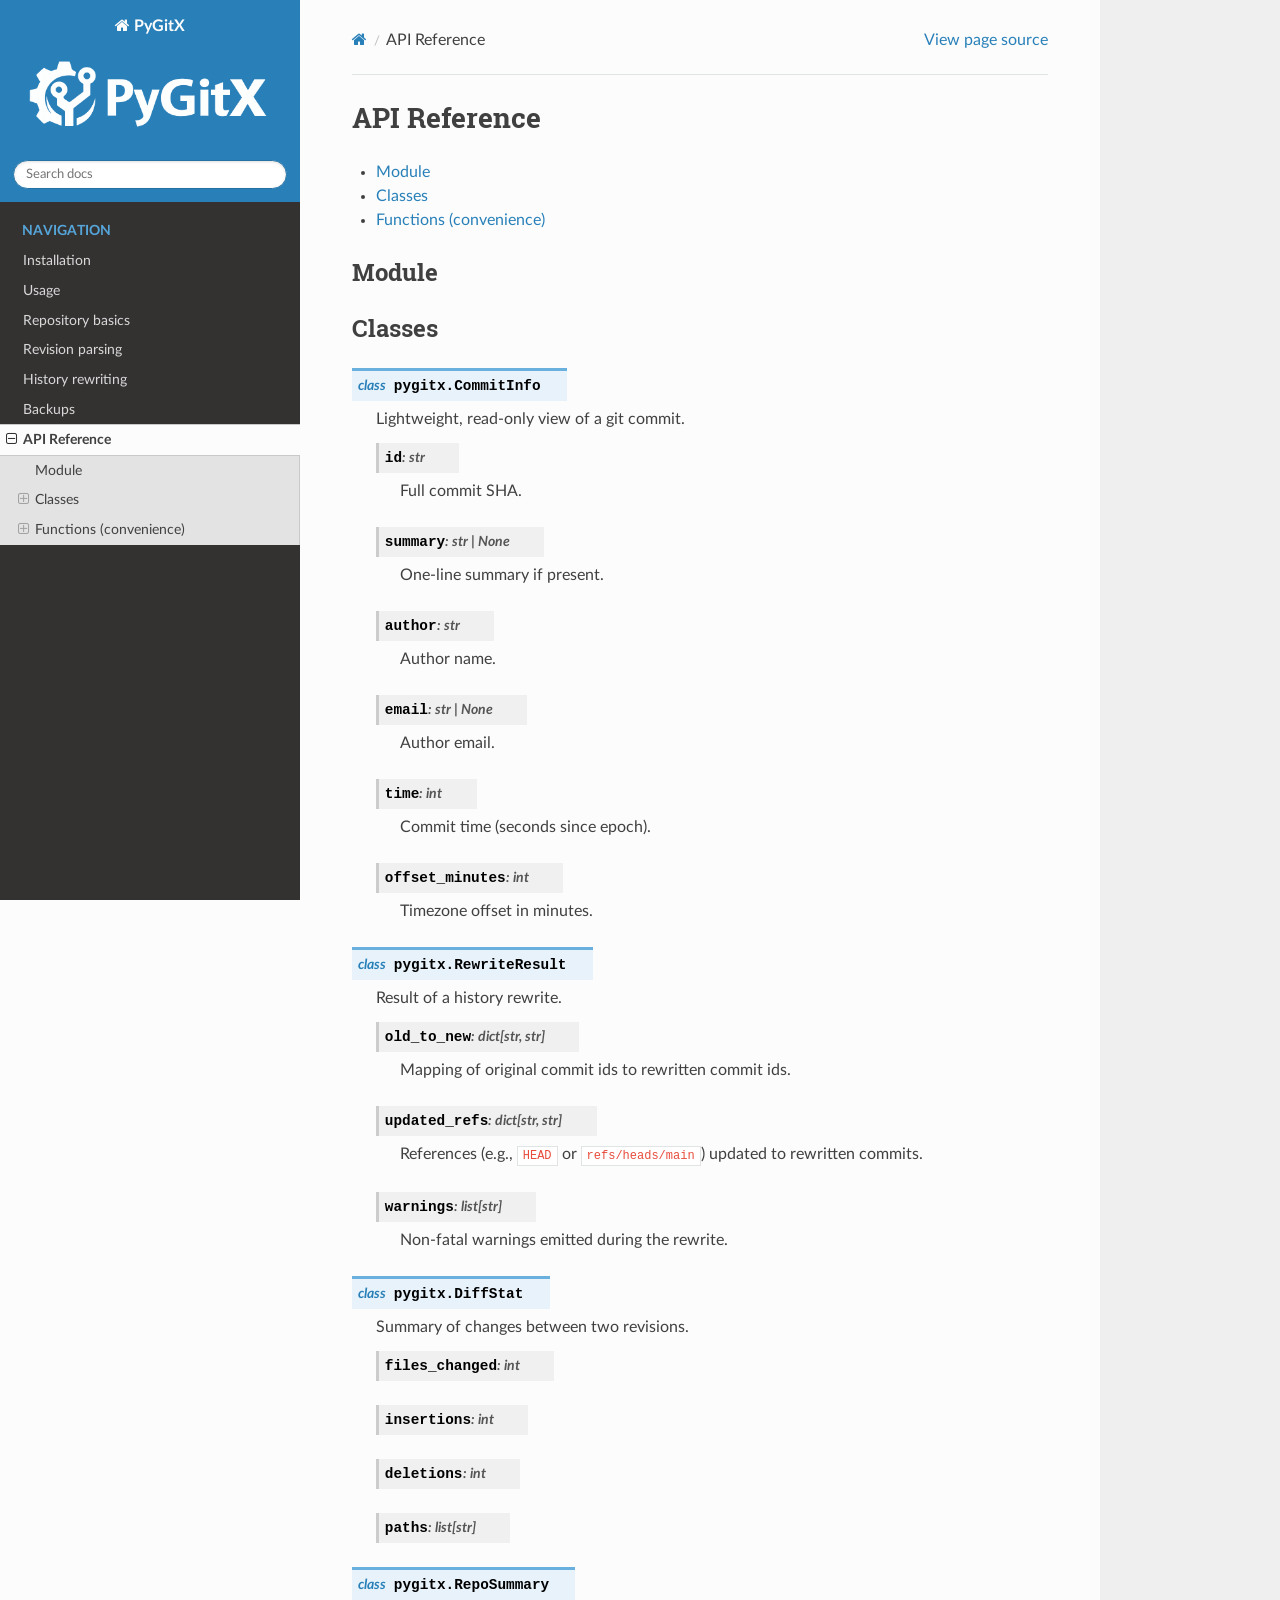
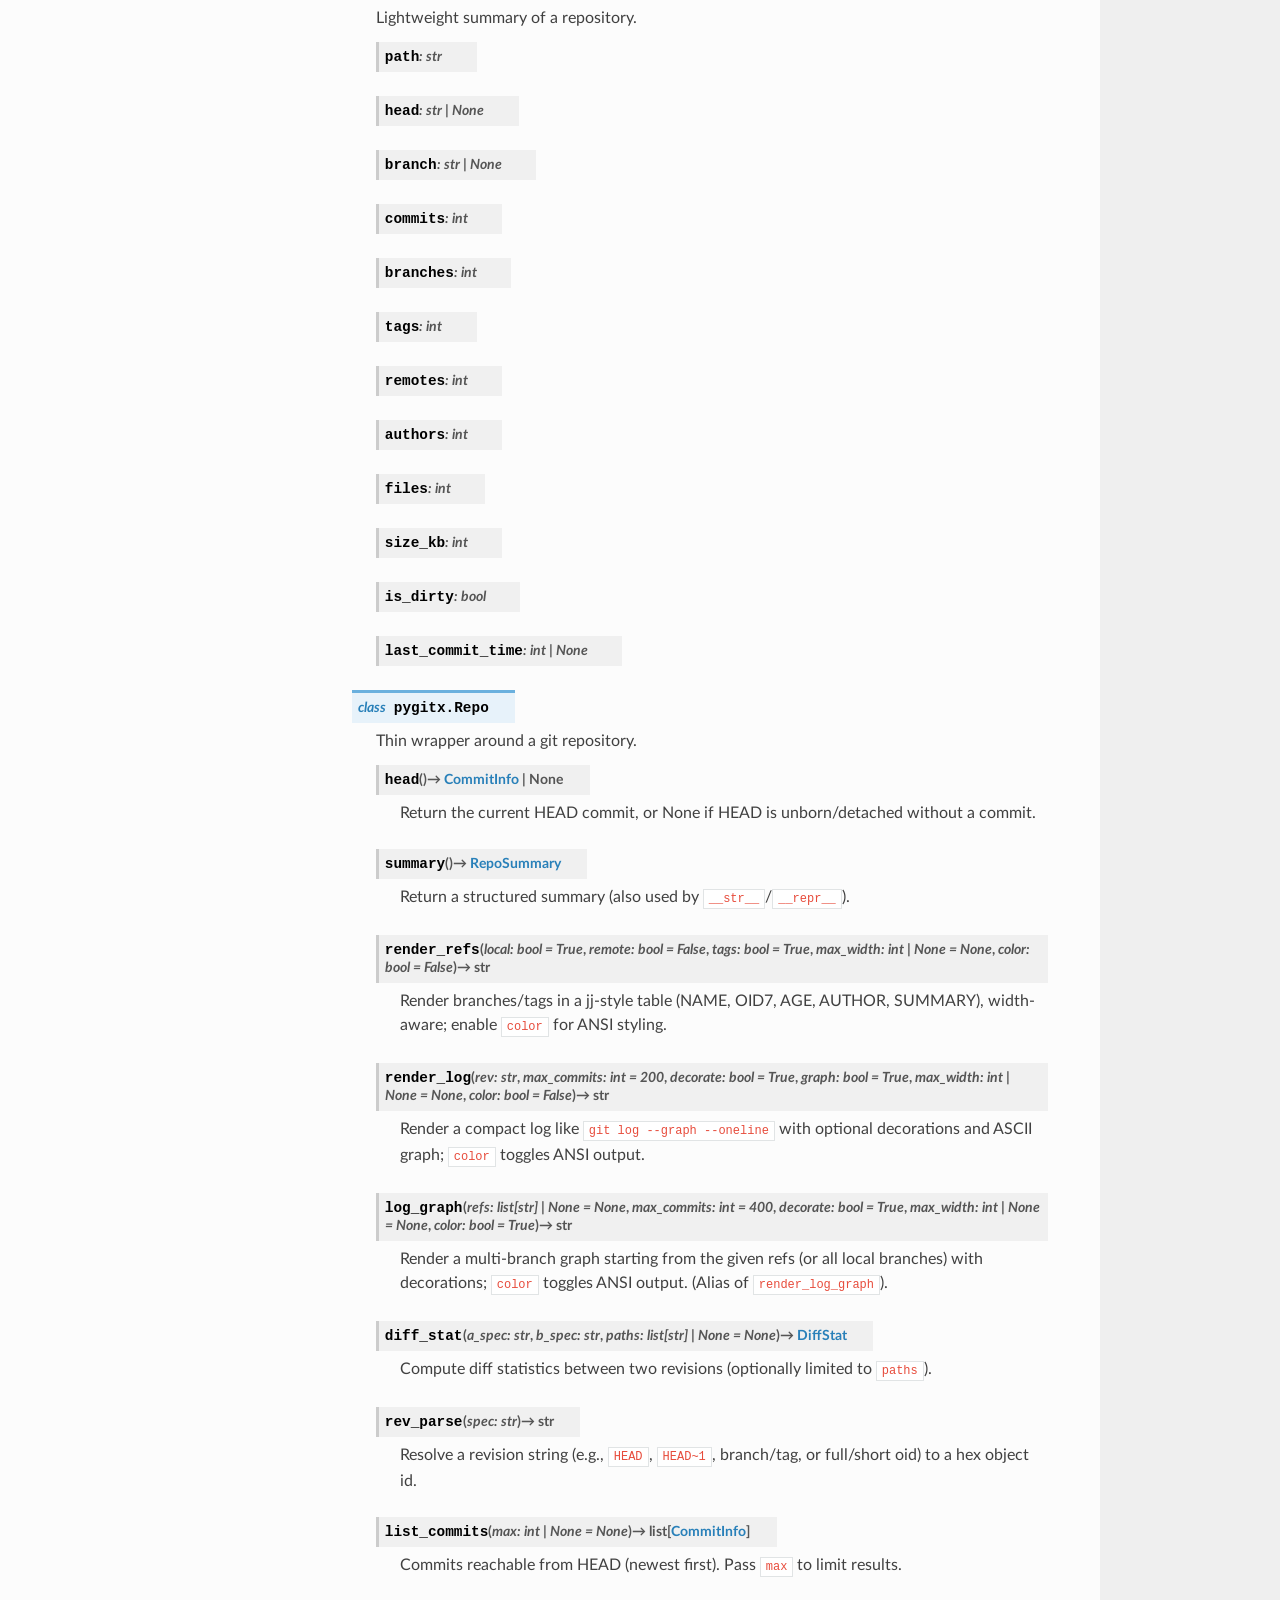
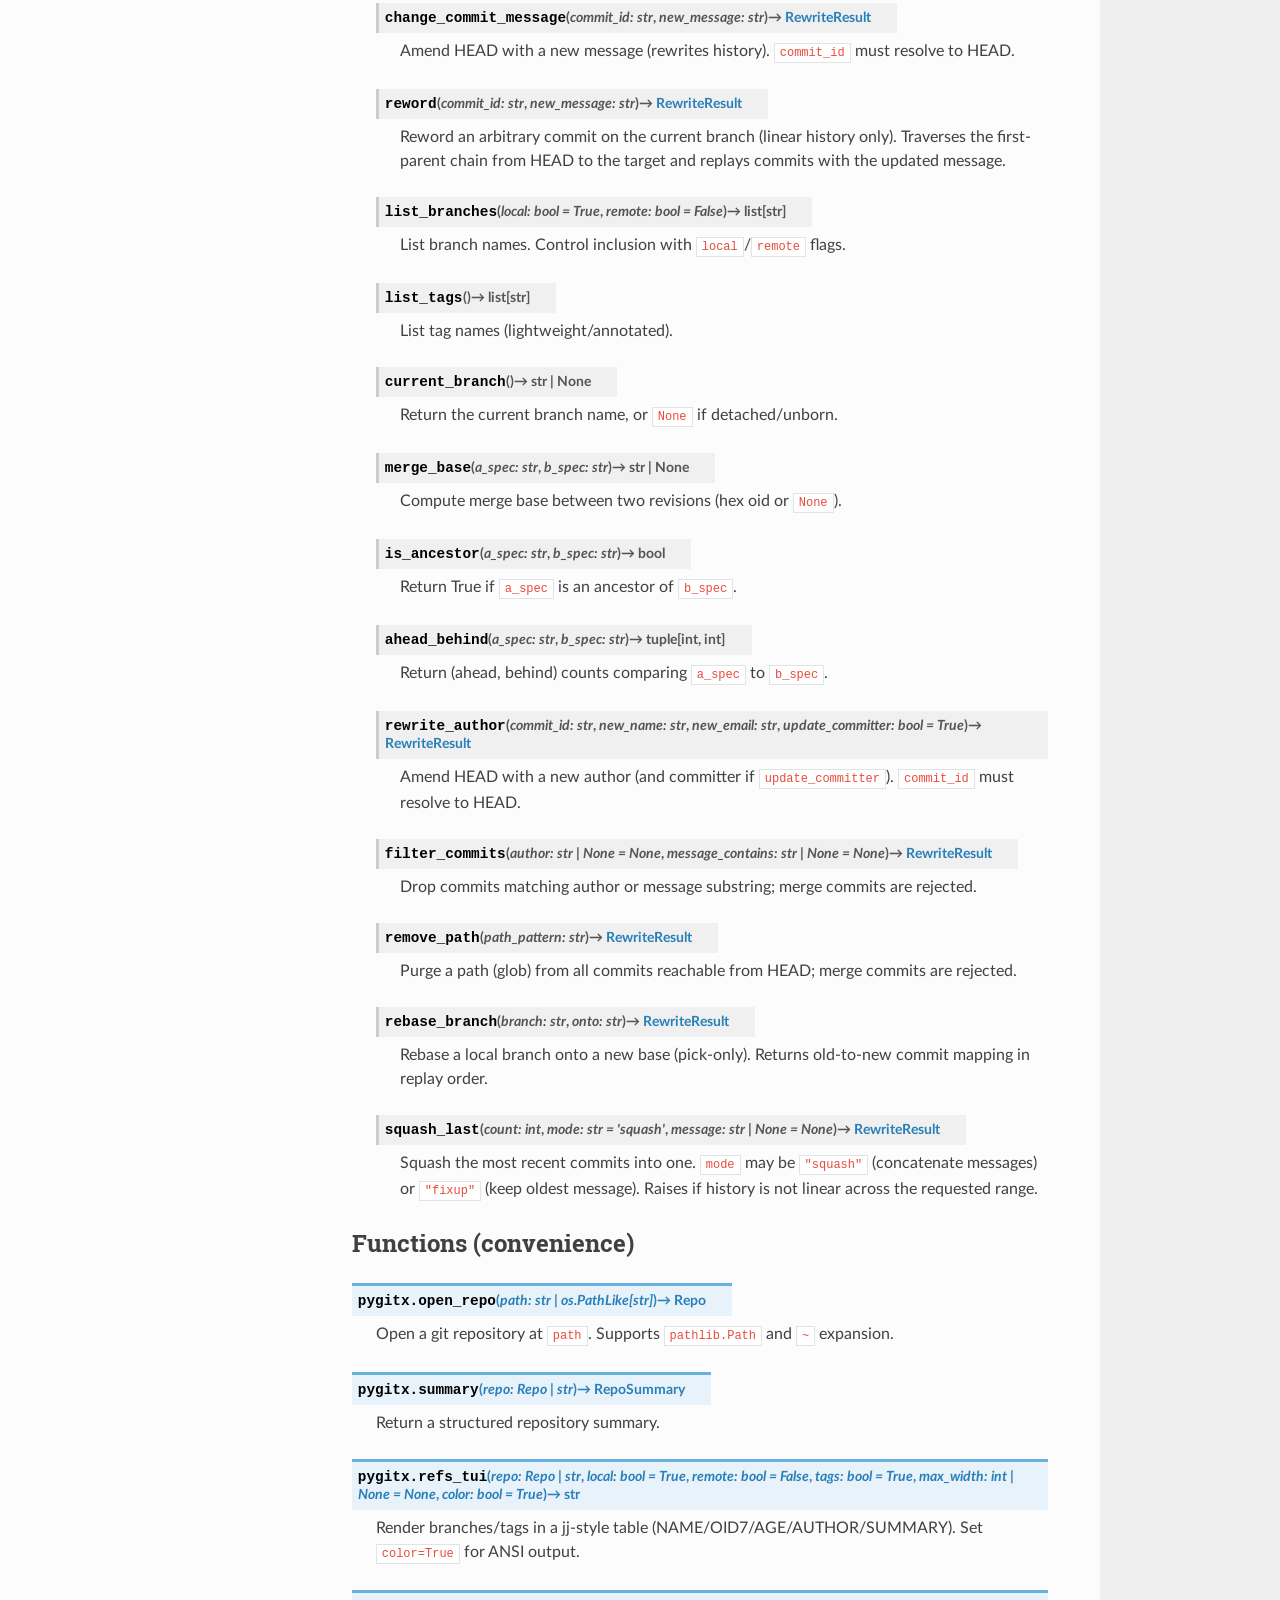
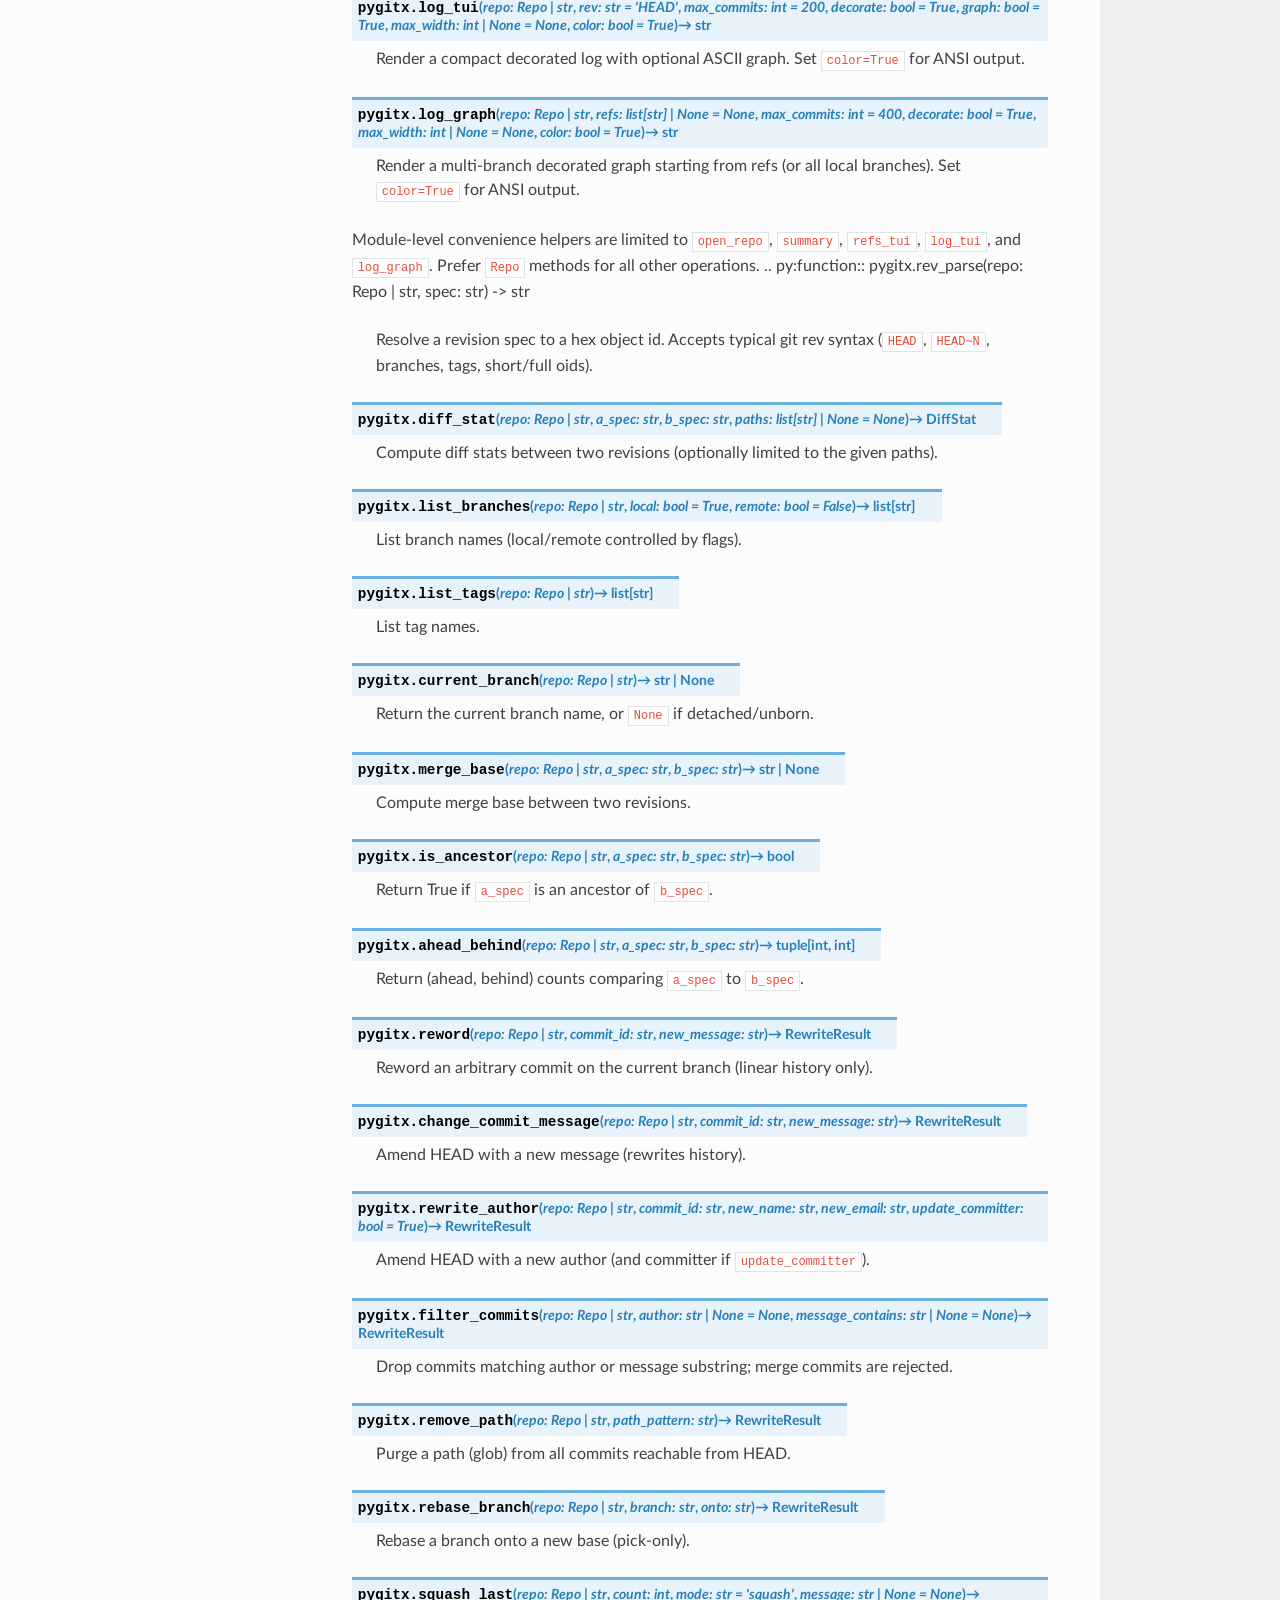
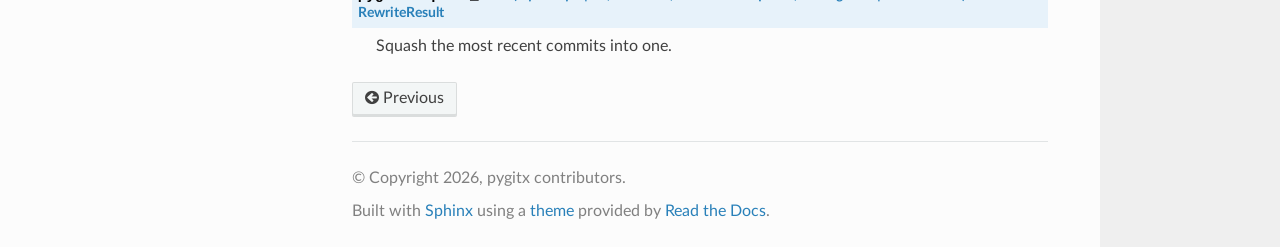
==== commit 6c1bc3f9: "deploy: 230120f301af7e81edf701d772eea16e1620514d" ====
--- a/api.html
+++ b/api.html
@@ -6,7 +6,7 @@
   <meta charset="utf-8" /><meta name="viewport" content="width=device-width, initial-scale=1" />
 
   <meta name="viewport" content="width=device-width, initial-scale=1.0" />
-  <title>API Reference &mdash; PyGitX 0.1.0 documentation</title>
+  <title>API Reference &mdash; PyGitX 0.2.2 documentation</title>
       <link rel="stylesheet" type="text/css" href="_static/pygments.css?v=b86133f3" />
       <link rel="stylesheet" type="text/css" href="_static/css/theme.css?v=e59714d7" />
       <link rel="stylesheet" type="text/css" href="_static/custom.css?v=ee7fcff9" />
@@ -14,7 +14,7 @@
   
       <script src="_static/jquery.js?v=5d32c60e"></script>
       <script src="_static/_sphinx_javascript_frameworks_compat.js?v=2cd50e6c"></script>
-      <script src="_static/documentation_options.js?v=01f34227"></script>
+      <script src="_static/documentation_options.js?v=000c92bf"></script>
       <script src="_static/doctools.js?v=9a2dae69"></script>
       <script src="_static/sphinx_highlight.js?v=dc90522c"></script>
     <script src="_static/js/theme.js"></script>
@@ -96,6 +96,7 @@
 <li class="toctree-l4"><a class="reference internal" href="#pygitx.pygitx.Repo.summary"><code class="docutils literal notranslate"><span class="pre">pygitx.Repo.summary()</span></code></a></li>
 <li class="toctree-l4"><a class="reference internal" href="#pygitx.pygitx.Repo.render_refs"><code class="docutils literal notranslate"><span class="pre">pygitx.Repo.render_refs()</span></code></a></li>
 <li class="toctree-l4"><a class="reference internal" href="#pygitx.pygitx.Repo.render_log"><code class="docutils literal notranslate"><span class="pre">pygitx.Repo.render_log()</span></code></a></li>
+<li class="toctree-l4"><a class="reference internal" href="#pygitx.pygitx.Repo.log_graph"><code class="docutils literal notranslate"><span class="pre">pygitx.Repo.log_graph()</span></code></a></li>
 <li class="toctree-l4"><a class="reference internal" href="#pygitx.pygitx.Repo.diff_stat"><code class="docutils literal notranslate"><span class="pre">pygitx.Repo.diff_stat()</span></code></a></li>
 <li class="toctree-l4"><a class="reference internal" href="#pygitx.pygitx.Repo.rev_parse"><code class="docutils literal notranslate"><span class="pre">pygitx.Repo.rev_parse()</span></code></a></li>
 <li class="toctree-l4"><a class="reference internal" href="#pygitx.pygitx.Repo.list_commits"><code class="docutils literal notranslate"><span class="pre">pygitx.Repo.list_commits()</span></code></a></li>
@@ -116,13 +117,12 @@
 </li>
 </ul>
 </li>
-<li class="toctree-l2"><a class="reference internal" href="#functions">Functions</a><ul>
+<li class="toctree-l2"><a class="reference internal" href="#functions-convenience">Functions (convenience)</a><ul>
 <li class="toctree-l3"><a class="reference internal" href="#pygitx.pygitx.open_repo"><code class="docutils literal notranslate"><span class="pre">pygitx.open_repo()</span></code></a></li>
-<li class="toctree-l3"><a class="reference internal" href="#pygitx.pygitx.create_backup_ref"><code class="docutils literal notranslate"><span class="pre">pygitx.create_backup_ref()</span></code></a></li>
 <li class="toctree-l3"><a class="reference internal" href="#pygitx.pygitx.summary"><code class="docutils literal notranslate"><span class="pre">pygitx.summary()</span></code></a></li>
 <li class="toctree-l3"><a class="reference internal" href="#pygitx.pygitx.refs_tui"><code class="docutils literal notranslate"><span class="pre">pygitx.refs_tui()</span></code></a></li>
 <li class="toctree-l3"><a class="reference internal" href="#pygitx.pygitx.log_tui"><code class="docutils literal notranslate"><span class="pre">pygitx.log_tui()</span></code></a></li>
-<li class="toctree-l3"><a class="reference internal" href="#pygitx.pygitx.rev_parse"><code class="docutils literal notranslate"><span class="pre">pygitx.rev_parse()</span></code></a></li>
+<li class="toctree-l3"><a class="reference internal" href="#pygitx.pygitx.log_graph"><code class="docutils literal notranslate"><span class="pre">pygitx.log_graph()</span></code></a></li>
 <li class="toctree-l3"><a class="reference internal" href="#pygitx.pygitx.diff_stat"><code class="docutils literal notranslate"><span class="pre">pygitx.diff_stat()</span></code></a></li>
 <li class="toctree-l3"><a class="reference internal" href="#pygitx.pygitx.list_branches"><code class="docutils literal notranslate"><span class="pre">pygitx.list_branches()</span></code></a></li>
 <li class="toctree-l3"><a class="reference internal" href="#pygitx.pygitx.list_tags"><code class="docutils literal notranslate"><span class="pre">pygitx.list_tags()</span></code></a></li>
@@ -173,7 +173,7 @@
 <ul class="simple">
 <li><p><a class="reference internal" href="#module-pygitx" id="id1">Module</a></p></li>
 <li><p><a class="reference internal" href="#classes" id="id2">Classes</a></p></li>
-<li><p><a class="reference internal" href="#functions" id="id3">Functions</a></p></li>
+<li><p><a class="reference internal" href="#functions-convenience" id="id3">Functions (convenience)</a></p></li>
 </ul>
 </nav>
 <section id="module-pygitx">
@@ -357,14 +357,20 @@
 
 <dl class="py method">
 <dt class="sig sig-object py" id="pygitx.pygitx.Repo.render_refs">
-<span class="sig-name descname"><span class="pre">render_refs</span></span><span class="sig-paren">(</span><em class="sig-param"><span class="n"><span class="pre">local</span></span><span class="p"><span class="pre">:</span></span><span class="w"> </span><span class="n"><span class="pre">bool</span></span><span class="w"> </span><span class="o"><span class="pre">=</span></span><span class="w"> </span><span class="default_value"><span class="pre">True</span></span></em>, <em class="sig-param"><span class="n"><span class="pre">remote</span></span><span class="p"><span class="pre">:</span></span><span class="w"> </span><span class="n"><span class="pre">bool</span></span><span class="w"> </span><span class="o"><span class="pre">=</span></span><span class="w"> </span><span class="default_value"><span class="pre">False</span></span></em>, <em class="sig-param"><span class="n"><span class="pre">tags</span></span><span class="p"><span class="pre">:</span></span><span class="w"> </span><span class="n"><span class="pre">bool</span></span><span class="w"> </span><span class="o"><span class="pre">=</span></span><span class="w"> </span><span class="default_value"><span class="pre">True</span></span></em>, <em class="sig-param"><span class="n"><span class="pre">max_width</span></span><span class="p"><span class="pre">:</span></span><span class="w"> </span><span class="n"><span class="pre">int</span><span class="w"> </span><span class="p"><span class="pre">|</span></span><span class="w"> </span><span class="pre">None</span></span><span class="w"> </span><span class="o"><span class="pre">=</span></span><span class="w"> </span><span class="default_value"><span class="pre">None</span></span></em><span class="sig-paren">)</span> <span class="sig-return"><span class="sig-return-icon">&#x2192;</span> <span class="sig-return-typehint"><span class="pre">str</span></span></span><a class="headerlink" href="#pygitx.pygitx.Repo.render_refs" title="Link to this definition"></a></dt>
-<dd><p>Render branches/tags in a jj-style table (NAME, OID7, AGE, AUTHOR, SUMMARY), width-aware.</p>
+<span class="sig-name descname"><span class="pre">render_refs</span></span><span class="sig-paren">(</span><em class="sig-param"><span class="n"><span class="pre">local</span></span><span class="p"><span class="pre">:</span></span><span class="w"> </span><span class="n"><span class="pre">bool</span></span><span class="w"> </span><span class="o"><span class="pre">=</span></span><span class="w"> </span><span class="default_value"><span class="pre">True</span></span></em>, <em class="sig-param"><span class="n"><span class="pre">remote</span></span><span class="p"><span class="pre">:</span></span><span class="w"> </span><span class="n"><span class="pre">bool</span></span><span class="w"> </span><span class="o"><span class="pre">=</span></span><span class="w"> </span><span class="default_value"><span class="pre">False</span></span></em>, <em class="sig-param"><span class="n"><span class="pre">tags</span></span><span class="p"><span class="pre">:</span></span><span class="w"> </span><span class="n"><span class="pre">bool</span></span><span class="w"> </span><span class="o"><span class="pre">=</span></span><span class="w"> </span><span class="default_value"><span class="pre">True</span></span></em>, <em class="sig-param"><span class="n"><span class="pre">max_width</span></span><span class="p"><span class="pre">:</span></span><span class="w"> </span><span class="n"><span class="pre">int</span><span class="w"> </span><span class="p"><span class="pre">|</span></span><span class="w"> </span><span class="pre">None</span></span><span class="w"> </span><span class="o"><span class="pre">=</span></span><span class="w"> </span><span class="default_value"><span class="pre">None</span></span></em>, <em class="sig-param"><span class="n"><span class="pre">color</span></span><span class="p"><span class="pre">:</span></span><span class="w"> </span><span class="n"><span class="pre">bool</span></span><span class="w"> </span><span class="o"><span class="pre">=</span></span><span class="w"> </span><span class="default_value"><span class="pre">False</span></span></em><span class="sig-paren">)</span> <span class="sig-return"><span class="sig-return-icon">&#x2192;</span> <span class="sig-return-typehint"><span class="pre">str</span></span></span><a class="headerlink" href="#pygitx.pygitx.Repo.render_refs" title="Link to this definition"></a></dt>
+<dd><p>Render branches/tags in a jj-style table (NAME, OID7, AGE, AUTHOR, SUMMARY), width-aware; enable <code class="docutils literal notranslate"><span class="pre">color</span></code> for ANSI styling.</p>
 </dd></dl>
 
 <dl class="py method">
 <dt class="sig sig-object py" id="pygitx.pygitx.Repo.render_log">
-<span class="sig-name descname"><span class="pre">render_log</span></span><span class="sig-paren">(</span><em class="sig-param"><span class="n"><span class="pre">rev</span></span><span class="p"><span class="pre">:</span></span><span class="w"> </span><span class="n"><span class="pre">str</span></span></em>, <em class="sig-param"><span class="n"><span class="pre">max_commits</span></span><span class="p"><span class="pre">:</span></span><span class="w"> </span><span class="n"><span class="pre">int</span></span><span class="w"> </span><span class="o"><span class="pre">=</span></span><span class="w"> </span><span class="default_value"><span class="pre">200</span></span></em>, <em class="sig-param"><span class="n"><span class="pre">decorate</span></span><span class="p"><span class="pre">:</span></span><span class="w"> </span><span class="n"><span class="pre">bool</span></span><span class="w"> </span><span class="o"><span class="pre">=</span></span><span class="w"> </span><span class="default_value"><span class="pre">True</span></span></em>, <em class="sig-param"><span class="n"><span class="pre">graph</span></span><span class="p"><span class="pre">:</span></span><span class="w"> </span><span class="n"><span class="pre">bool</span></span><span class="w"> </span><span class="o"><span class="pre">=</span></span><span class="w"> </span><span class="default_value"><span class="pre">True</span></span></em>, <em class="sig-param"><span class="n"><span class="pre">max_width</span></span><span class="p"><span class="pre">:</span></span><span class="w"> </span><span class="n"><span class="pre">int</span><span class="w"> </span><span class="p"><span class="pre">|</span></span><span class="w"> </span><span class="pre">None</span></span><span class="w"> </span><span class="o"><span class="pre">=</span></span><span class="w"> </span><span class="default_value"><span class="pre">None</span></span></em><span class="sig-paren">)</span> <span class="sig-return"><span class="sig-return-icon">&#x2192;</span> <span class="sig-return-typehint"><span class="pre">str</span></span></span><a class="headerlink" href="#pygitx.pygitx.Repo.render_log" title="Link to this definition"></a></dt>
-<dd><p>Render a compact log like <code class="docutils literal notranslate"><span class="pre">git</span> <span class="pre">log</span> <span class="pre">--graph</span> <span class="pre">--oneline</span></code> with optional decorations and ASCII graph.</p>
+<span class="sig-name descname"><span class="pre">render_log</span></span><span class="sig-paren">(</span><em class="sig-param"><span class="n"><span class="pre">rev</span></span><span class="p"><span class="pre">:</span></span><span class="w"> </span><span class="n"><span class="pre">str</span></span></em>, <em class="sig-param"><span class="n"><span class="pre">max_commits</span></span><span class="p"><span class="pre">:</span></span><span class="w"> </span><span class="n"><span class="pre">int</span></span><span class="w"> </span><span class="o"><span class="pre">=</span></span><span class="w"> </span><span class="default_value"><span class="pre">200</span></span></em>, <em class="sig-param"><span class="n"><span class="pre">decorate</span></span><span class="p"><span class="pre">:</span></span><span class="w"> </span><span class="n"><span class="pre">bool</span></span><span class="w"> </span><span class="o"><span class="pre">=</span></span><span class="w"> </span><span class="default_value"><span class="pre">True</span></span></em>, <em class="sig-param"><span class="n"><span class="pre">graph</span></span><span class="p"><span class="pre">:</span></span><span class="w"> </span><span class="n"><span class="pre">bool</span></span><span class="w"> </span><span class="o"><span class="pre">=</span></span><span class="w"> </span><span class="default_value"><span class="pre">True</span></span></em>, <em class="sig-param"><span class="n"><span class="pre">max_width</span></span><span class="p"><span class="pre">:</span></span><span class="w"> </span><span class="n"><span class="pre">int</span><span class="w"> </span><span class="p"><span class="pre">|</span></span><span class="w"> </span><span class="pre">None</span></span><span class="w"> </span><span class="o"><span class="pre">=</span></span><span class="w"> </span><span class="default_value"><span class="pre">None</span></span></em>, <em class="sig-param"><span class="n"><span class="pre">color</span></span><span class="p"><span class="pre">:</span></span><span class="w"> </span><span class="n"><span class="pre">bool</span></span><span class="w"> </span><span class="o"><span class="pre">=</span></span><span class="w"> </span><span class="default_value"><span class="pre">False</span></span></em><span class="sig-paren">)</span> <span class="sig-return"><span class="sig-return-icon">&#x2192;</span> <span class="sig-return-typehint"><span class="pre">str</span></span></span><a class="headerlink" href="#pygitx.pygitx.Repo.render_log" title="Link to this definition"></a></dt>
+<dd><p>Render a compact log like <code class="docutils literal notranslate"><span class="pre">git</span> <span class="pre">log</span> <span class="pre">--graph</span> <span class="pre">--oneline</span></code> with optional decorations and ASCII graph; <code class="docutils literal notranslate"><span class="pre">color</span></code> toggles ANSI output.</p>
+</dd></dl>
+
+<dl class="py method">
+<dt class="sig sig-object py" id="pygitx.pygitx.Repo.log_graph">
+<span class="sig-name descname"><span class="pre">log_graph</span></span><span class="sig-paren">(</span><em class="sig-param"><span class="n"><span class="pre">refs</span></span><span class="p"><span class="pre">:</span></span><span class="w"> </span><span class="n"><span class="pre">list</span><span class="p"><span class="pre">[</span></span><span class="pre">str</span><span class="p"><span class="pre">]</span></span><span class="w"> </span><span class="p"><span class="pre">|</span></span><span class="w"> </span><span class="pre">None</span></span><span class="w"> </span><span class="o"><span class="pre">=</span></span><span class="w"> </span><span class="default_value"><span class="pre">None</span></span></em>, <em class="sig-param"><span class="n"><span class="pre">max_commits</span></span><span class="p"><span class="pre">:</span></span><span class="w"> </span><span class="n"><span class="pre">int</span></span><span class="w"> </span><span class="o"><span class="pre">=</span></span><span class="w"> </span><span class="default_value"><span class="pre">400</span></span></em>, <em class="sig-param"><span class="n"><span class="pre">decorate</span></span><span class="p"><span class="pre">:</span></span><span class="w"> </span><span class="n"><span class="pre">bool</span></span><span class="w"> </span><span class="o"><span class="pre">=</span></span><span class="w"> </span><span class="default_value"><span class="pre">True</span></span></em>, <em class="sig-param"><span class="n"><span class="pre">max_width</span></span><span class="p"><span class="pre">:</span></span><span class="w"> </span><span class="n"><span class="pre">int</span><span class="w"> </span><span class="p"><span class="pre">|</span></span><span class="w"> </span><span class="pre">None</span></span><span class="w"> </span><span class="o"><span class="pre">=</span></span><span class="w"> </span><span class="default_value"><span class="pre">None</span></span></em>, <em class="sig-param"><span class="n"><span class="pre">color</span></span><span class="p"><span class="pre">:</span></span><span class="w"> </span><span class="n"><span class="pre">bool</span></span><span class="w"> </span><span class="o"><span class="pre">=</span></span><span class="w"> </span><span class="default_value"><span class="pre">True</span></span></em><span class="sig-paren">)</span> <span class="sig-return"><span class="sig-return-icon">&#x2192;</span> <span class="sig-return-typehint"><span class="pre">str</span></span></span><a class="headerlink" href="#pygitx.pygitx.Repo.log_graph" title="Link to this definition"></a></dt>
+<dd><p>Render a multi-branch graph starting from the given refs (or all local branches) with decorations; <code class="docutils literal notranslate"><span class="pre">color</span></code> toggles ANSI output. (Alias of <code class="docutils literal notranslate"><span class="pre">render_log_graph</span></code>).</p>
 </dd></dl>
 
 <dl class="py method">
@@ -466,8 +472,8 @@
 </dd></dl>
 
 </section>
-<section id="functions">
-<h2><a class="toc-backref" href="#id3" role="doc-backlink">Functions</a><a class="headerlink" href="#functions" title="Link to this heading"></a></h2>
+<section id="functions-convenience">
+<h2><a class="toc-backref" href="#id3" role="doc-backlink">Functions (convenience)</a><a class="headerlink" href="#functions-convenience" title="Link to this heading"></a></h2>
 <dl class="py function">
 <dt class="sig sig-object py" id="pygitx.pygitx.open_repo">
 <span class="sig-prename descclassname"><span class="pre">pygitx.</span></span><span class="sig-name descname"><span class="pre">open_repo</span></span><span class="sig-paren">(</span><em class="sig-param"><span class="n"><span class="pre">path</span></span><span class="p"><span class="pre">:</span></span><span class="w"> </span><span class="n"><span class="pre">str</span><span class="w"> </span><span class="p"><span class="pre">|</span></span><span class="w"> </span><span class="pre">os.PathLike</span><span class="p"><span class="pre">[</span></span><span class="pre">str</span><span class="p"><span class="pre">]</span></span></span></em><span class="sig-paren">)</span> <span class="sig-return"><span class="sig-return-icon">&#x2192;</span> <span class="sig-return-typehint"><a class="reference internal" href="#pygitx.pygitx.Repo" title="pygitx.pygitx.Repo"><span class="pre">Repo</span></a></span></span><a class="headerlink" href="#pygitx.pygitx.open_repo" title="Link to this definition"></a></dt>
@@ -475,12 +481,6 @@
 </dd></dl>
 
 <dl class="py function">
-<dt class="sig sig-object py" id="pygitx.pygitx.create_backup_ref">
-<span class="sig-prename descclassname"><span class="pre">pygitx.</span></span><span class="sig-name descname"><span class="pre">create_backup_ref</span></span><span class="sig-paren">(</span><em class="sig-param"><span class="n"><span class="pre">repo</span></span><span class="p"><span class="pre">:</span></span><span class="w"> </span><span class="n"><a class="reference internal" href="#pygitx.pygitx.Repo" title="pygitx.pygitx.Repo"><span class="pre">Repo</span></a><span class="w"> </span><span class="p"><span class="pre">|</span></span><span class="w"> </span><span class="pre">str</span></span></em>, <em class="sig-param"><span class="n"><span class="pre">prefix</span></span><span class="p"><span class="pre">:</span></span><span class="w"> </span><span class="n"><span class="pre">str</span><span class="w"> </span><span class="p"><span class="pre">|</span></span><span class="w"> </span><span class="pre">None</span></span><span class="w"> </span><span class="o"><span class="pre">=</span></span><span class="w"> </span><span class="default_value"><span class="pre">None</span></span></em><span class="sig-paren">)</span> <span class="sig-return"><span class="sig-return-icon">&#x2192;</span> <span class="sig-return-typehint"><span class="pre">str</span></span></span><a class="headerlink" href="#pygitx.pygitx.create_backup_ref" title="Link to this definition"></a></dt>
-<dd><p>Create backup refs under <code class="docutils literal notranslate"><span class="pre">refs/pygitx/backup/&lt;timestamp&gt;</span></code> for HEAD and its branch (if attached).</p>
-</dd></dl>
-
-<dl class="py function">
 <dt class="sig sig-object py" id="pygitx.pygitx.summary">
 <span class="sig-prename descclassname"><span class="pre">pygitx.</span></span><span class="sig-name descname"><span class="pre">summary</span></span><span class="sig-paren">(</span><em class="sig-param"><span class="n"><span class="pre">repo</span></span><span class="p"><span class="pre">:</span></span><span class="w"> </span><span class="n"><a class="reference internal" href="#pygitx.pygitx.Repo" title="pygitx.pygitx.Repo"><span class="pre">Repo</span></a><span class="w"> </span><span class="p"><span class="pre">|</span></span><span class="w"> </span><span class="pre">str</span></span></em><span class="sig-paren">)</span> <span class="sig-return"><span class="sig-return-icon">&#x2192;</span> <span class="sig-return-typehint"><a class="reference internal" href="#pygitx.pygitx.RepoSummary" title="pygitx.pygitx.RepoSummary"><span class="pre">RepoSummary</span></a></span></span><a class="headerlink" href="#pygitx.pygitx.summary" title="Link to this definition"></a></dt>
 <dd><p>Return a structured repository summary.</p>
@@ -488,22 +488,27 @@
 
 <dl class="py function">
 <dt class="sig sig-object py" id="pygitx.pygitx.refs_tui">
-<span class="sig-prename descclassname"><span class="pre">pygitx.</span></span><span class="sig-name descname"><span class="pre">refs_tui</span></span><span class="sig-paren">(</span><em class="sig-param"><span class="n"><span class="pre">repo</span></span><span class="p"><span class="pre">:</span></span><span class="w"> </span><span class="n"><a class="reference internal" href="#pygitx.pygitx.Repo" title="pygitx.pygitx.Repo"><span class="pre">Repo</span></a><span class="w"> </span><span class="p"><span class="pre">|</span></span><span class="w"> </span><span class="pre">str</span></span></em>, <em class="sig-param"><span class="n"><span class="pre">local</span></span><span class="p"><span class="pre">:</span></span><span class="w"> </span><span class="n"><span class="pre">bool</span></span><span class="w"> </span><span class="o"><span class="pre">=</span></span><span class="w"> </span><span class="default_value"><span class="pre">True</span></span></em>, <em class="sig-param"><span class="n"><span class="pre">remote</span></span><span class="p"><span class="pre">:</span></span><span class="w"> </span><span class="n"><span class="pre">bool</span></span><span class="w"> </span><span class="o"><span class="pre">=</span></span><span class="w"> </span><span class="default_value"><span class="pre">False</span></span></em>, <em class="sig-param"><span class="n"><span class="pre">tags</span></span><span class="p"><span class="pre">:</span></span><span class="w"> </span><span class="n"><span class="pre">bool</span></span><span class="w"> </span><span class="o"><span class="pre">=</span></span><span class="w"> </span><span class="default_value"><span class="pre">True</span></span></em>, <em class="sig-param"><span class="n"><span class="pre">max_width</span></span><span class="p"><span class="pre">:</span></span><span class="w"> </span><span class="n"><span class="pre">int</span><span class="w"> </span><span class="p"><span class="pre">|</span></span><span class="w"> </span><span class="pre">None</span></span><span class="w"> </span><span class="o"><span class="pre">=</span></span><span class="w"> </span><span class="default_value"><span class="pre">None</span></span></em><span class="sig-paren">)</span> <span class="sig-return"><span class="sig-return-icon">&#x2192;</span> <span class="sig-return-typehint"><span class="pre">str</span></span></span><a class="headerlink" href="#pygitx.pygitx.refs_tui" title="Link to this definition"></a></dt>
-<dd><p>Render branches/tags in a jj-style table (NAME/OID7/AGE/AUTHOR/SUMMARY).</p>
+<span class="sig-prename descclassname"><span class="pre">pygitx.</span></span><span class="sig-name descname"><span class="pre">refs_tui</span></span><span class="sig-paren">(</span><em class="sig-param"><span class="n"><span class="pre">repo</span></span><span class="p"><span class="pre">:</span></span><span class="w"> </span><span class="n"><a class="reference internal" href="#pygitx.pygitx.Repo" title="pygitx.pygitx.Repo"><span class="pre">Repo</span></a><span class="w"> </span><span class="p"><span class="pre">|</span></span><span class="w"> </span><span class="pre">str</span></span></em>, <em class="sig-param"><span class="n"><span class="pre">local</span></span><span class="p"><span class="pre">:</span></span><span class="w"> </span><span class="n"><span class="pre">bool</span></span><span class="w"> </span><span class="o"><span class="pre">=</span></span><span class="w"> </span><span class="default_value"><span class="pre">True</span></span></em>, <em class="sig-param"><span class="n"><span class="pre">remote</span></span><span class="p"><span class="pre">:</span></span><span class="w"> </span><span class="n"><span class="pre">bool</span></span><span class="w"> </span><span class="o"><span class="pre">=</span></span><span class="w"> </span><span class="default_value"><span class="pre">False</span></span></em>, <em class="sig-param"><span class="n"><span class="pre">tags</span></span><span class="p"><span class="pre">:</span></span><span class="w"> </span><span class="n"><span class="pre">bool</span></span><span class="w"> </span><span class="o"><span class="pre">=</span></span><span class="w"> </span><span class="default_value"><span class="pre">True</span></span></em>, <em class="sig-param"><span class="n"><span class="pre">max_width</span></span><span class="p"><span class="pre">:</span></span><span class="w"> </span><span class="n"><span class="pre">int</span><span class="w"> </span><span class="p"><span class="pre">|</span></span><span class="w"> </span><span class="pre">None</span></span><span class="w"> </span><span class="o"><span class="pre">=</span></span><span class="w"> </span><span class="default_value"><span class="pre">None</span></span></em>, <em class="sig-param"><span class="n"><span class="pre">color</span></span><span class="p"><span class="pre">:</span></span><span class="w"> </span><span class="n"><span class="pre">bool</span></span><span class="w"> </span><span class="o"><span class="pre">=</span></span><span class="w"> </span><span class="default_value"><span class="pre">True</span></span></em><span class="sig-paren">)</span> <span class="sig-return"><span class="sig-return-icon">&#x2192;</span> <span class="sig-return-typehint"><span class="pre">str</span></span></span><a class="headerlink" href="#pygitx.pygitx.refs_tui" title="Link to this definition"></a></dt>
+<dd><p>Render branches/tags in a jj-style table (NAME/OID7/AGE/AUTHOR/SUMMARY). Set <code class="docutils literal notranslate"><span class="pre">color=True</span></code> for ANSI output.</p>
 </dd></dl>
 
 <dl class="py function">
 <dt class="sig sig-object py" id="pygitx.pygitx.log_tui">
-<span class="sig-prename descclassname"><span class="pre">pygitx.</span></span><span class="sig-name descname"><span class="pre">log_tui</span></span><span class="sig-paren">(</span><em class="sig-param"><span class="n"><span class="pre">repo</span></span><span class="p"><span class="pre">:</span></span><span class="w"> </span><span class="n"><a class="reference internal" href="#pygitx.pygitx.Repo" title="pygitx.pygitx.Repo"><span class="pre">Repo</span></a><span class="w"> </span><span class="p"><span class="pre">|</span></span><span class="w"> </span><span class="pre">str</span></span></em>, <em class="sig-param"><span class="n"><span class="pre">rev</span></span><span class="p"><span class="pre">:</span></span><span class="w"> </span><span class="n"><span class="pre">str</span></span><span class="w"> </span><span class="o"><span class="pre">=</span></span><span class="w"> </span><span class="default_value"><span class="pre">'HEAD'</span></span></em>, <em class="sig-param"><span class="n"><span class="pre">max_commits</span></span><span class="p"><span class="pre">:</span></span><span class="w"> </span><span class="n"><span class="pre">int</span></span><span class="w"> </span><span class="o"><span class="pre">=</span></span><span class="w"> </span><span class="default_value"><span class="pre">200</span></span></em>, <em class="sig-param"><span class="n"><span class="pre">decorate</span></span><span class="p"><span class="pre">:</span></span><span class="w"> </span><span class="n"><span class="pre">bool</span></span><span class="w"> </span><span class="o"><span class="pre">=</span></span><span class="w"> </span><span class="default_value"><span class="pre">True</span></span></em>, <em class="sig-param"><span class="n"><span class="pre">graph</span></span><span class="p"><span class="pre">:</span></span><span class="w"> </span><span class="n"><span class="pre">bool</span></span><span class="w"> </span><span class="o"><span class="pre">=</span></span><span class="w"> </span><span class="default_value"><span class="pre">True</span></span></em>, <em class="sig-param"><span class="n"><span class="pre">max_width</span></span><span class="p"><span class="pre">:</span></span><span class="w"> </span><span class="n"><span class="pre">int</span><span class="w"> </span><span class="p"><span class="pre">|</span></span><span class="w"> </span><span class="pre">None</span></span><span class="w"> </span><span class="o"><span class="pre">=</span></span><span class="w"> </span><span class="default_value"><span class="pre">None</span></span></em><span class="sig-paren">)</span> <span class="sig-return"><span class="sig-return-icon">&#x2192;</span> <span class="sig-return-typehint"><span class="pre">str</span></span></span><a class="headerlink" href="#pygitx.pygitx.log_tui" title="Link to this definition"></a></dt>
-<dd><p>Render a compact decorated log with optional ASCII graph.</p>
-</dd></dl>
-
-<dl class="py function">
-<dt class="sig sig-object py" id="pygitx.pygitx.rev_parse">
-<span class="sig-prename descclassname"><span class="pre">pygitx.</span></span><span class="sig-name descname"><span class="pre">rev_parse</span></span><span class="sig-paren">(</span><em class="sig-param"><span class="n"><span class="pre">repo</span></span><span class="p"><span class="pre">:</span></span><span class="w"> </span><span class="n"><a class="reference internal" href="#pygitx.pygitx.Repo" title="pygitx.pygitx.Repo"><span class="pre">Repo</span></a><span class="w"> </span><span class="p"><span class="pre">|</span></span><span class="w"> </span><span class="pre">str</span></span></em>, <em class="sig-param"><span class="n"><span class="pre">spec</span></span><span class="p"><span class="pre">:</span></span><span class="w"> </span><span class="n"><span class="pre">str</span></span></em><span class="sig-paren">)</span> <span class="sig-return"><span class="sig-return-icon">&#x2192;</span> <span class="sig-return-typehint"><span class="pre">str</span></span></span><a class="headerlink" href="#pygitx.pygitx.rev_parse" title="Link to this definition"></a></dt>
-<dd><p>Resolve a revision spec to a hex object id. Accepts typical git rev syntax (<code class="docutils literal notranslate"><span class="pre">HEAD</span></code>, <code class="docutils literal notranslate"><span class="pre">HEAD~N</span></code>, branches, tags, short/full oids).</p>
-</dd></dl>
-
+<span class="sig-prename descclassname"><span class="pre">pygitx.</span></span><span class="sig-name descname"><span class="pre">log_tui</span></span><span class="sig-paren">(</span><em class="sig-param"><span class="n"><span class="pre">repo</span></span><span class="p"><span class="pre">:</span></span><span class="w"> </span><span class="n"><a class="reference internal" href="#pygitx.pygitx.Repo" title="pygitx.pygitx.Repo"><span class="pre">Repo</span></a><span class="w"> </span><span class="p"><span class="pre">|</span></span><span class="w"> </span><span class="pre">str</span></span></em>, <em class="sig-param"><span class="n"><span class="pre">rev</span></span><span class="p"><span class="pre">:</span></span><span class="w"> </span><span class="n"><span class="pre">str</span></span><span class="w"> </span><span class="o"><span class="pre">=</span></span><span class="w"> </span><span class="default_value"><span class="pre">'HEAD'</span></span></em>, <em class="sig-param"><span class="n"><span class="pre">max_commits</span></span><span class="p"><span class="pre">:</span></span><span class="w"> </span><span class="n"><span class="pre">int</span></span><span class="w"> </span><span class="o"><span class="pre">=</span></span><span class="w"> </span><span class="default_value"><span class="pre">200</span></span></em>, <em class="sig-param"><span class="n"><span class="pre">decorate</span></span><span class="p"><span class="pre">:</span></span><span class="w"> </span><span class="n"><span class="pre">bool</span></span><span class="w"> </span><span class="o"><span class="pre">=</span></span><span class="w"> </span><span class="default_value"><span class="pre">True</span></span></em>, <em class="sig-param"><span class="n"><span class="pre">graph</span></span><span class="p"><span class="pre">:</span></span><span class="w"> </span><span class="n"><span class="pre">bool</span></span><span class="w"> </span><span class="o"><span class="pre">=</span></span><span class="w"> </span><span class="default_value"><span class="pre">True</span></span></em>, <em class="sig-param"><span class="n"><span class="pre">max_width</span></span><span class="p"><span class="pre">:</span></span><span class="w"> </span><span class="n"><span class="pre">int</span><span class="w"> </span><span class="p"><span class="pre">|</span></span><span class="w"> </span><span class="pre">None</span></span><span class="w"> </span><span class="o"><span class="pre">=</span></span><span class="w"> </span><span class="default_value"><span class="pre">None</span></span></em>, <em class="sig-param"><span class="n"><span class="pre">color</span></span><span class="p"><span class="pre">:</span></span><span class="w"> </span><span class="n"><span class="pre">bool</span></span><span class="w"> </span><span class="o"><span class="pre">=</span></span><span class="w"> </span><span class="default_value"><span class="pre">True</span></span></em><span class="sig-paren">)</span> <span class="sig-return"><span class="sig-return-icon">&#x2192;</span> <span class="sig-return-typehint"><span class="pre">str</span></span></span><a class="headerlink" href="#pygitx.pygitx.log_tui" title="Link to this definition"></a></dt>
+<dd><p>Render a compact decorated log with optional ASCII graph. Set <code class="docutils literal notranslate"><span class="pre">color=True</span></code> for ANSI output.</p>
+</dd></dl>
+
+<dl class="py function">
+<dt class="sig sig-object py" id="pygitx.pygitx.log_graph">
+<span class="sig-prename descclassname"><span class="pre">pygitx.</span></span><span class="sig-name descname"><span class="pre">log_graph</span></span><span class="sig-paren">(</span><em class="sig-param"><span class="n"><span class="pre">repo</span></span><span class="p"><span class="pre">:</span></span><span class="w"> </span><span class="n"><a class="reference internal" href="#pygitx.pygitx.Repo" title="pygitx.pygitx.Repo"><span class="pre">Repo</span></a><span class="w"> </span><span class="p"><span class="pre">|</span></span><span class="w"> </span><span class="pre">str</span></span></em>, <em class="sig-param"><span class="n"><span class="pre">refs</span></span><span class="p"><span class="pre">:</span></span><span class="w"> </span><span class="n"><span class="pre">list</span><span class="p"><span class="pre">[</span></span><span class="pre">str</span><span class="p"><span class="pre">]</span></span><span class="w"> </span><span class="p"><span class="pre">|</span></span><span class="w"> </span><span class="pre">None</span></span><span class="w"> </span><span class="o"><span class="pre">=</span></span><span class="w"> </span><span class="default_value"><span class="pre">None</span></span></em>, <em class="sig-param"><span class="n"><span class="pre">max_commits</span></span><span class="p"><span class="pre">:</span></span><span class="w"> </span><span class="n"><span class="pre">int</span></span><span class="w"> </span><span class="o"><span class="pre">=</span></span><span class="w"> </span><span class="default_value"><span class="pre">400</span></span></em>, <em class="sig-param"><span class="n"><span class="pre">decorate</span></span><span class="p"><span class="pre">:</span></span><span class="w"> </span><span class="n"><span class="pre">bool</span></span><span class="w"> </span><span class="o"><span class="pre">=</span></span><span class="w"> </span><span class="default_value"><span class="pre">True</span></span></em>, <em class="sig-param"><span class="n"><span class="pre">max_width</span></span><span class="p"><span class="pre">:</span></span><span class="w"> </span><span class="n"><span class="pre">int</span><span class="w"> </span><span class="p"><span class="pre">|</span></span><span class="w"> </span><span class="pre">None</span></span><span class="w"> </span><span class="o"><span class="pre">=</span></span><span class="w"> </span><span class="default_value"><span class="pre">None</span></span></em>, <em class="sig-param"><span class="n"><span class="pre">color</span></span><span class="p"><span class="pre">:</span></span><span class="w"> </span><span class="n"><span class="pre">bool</span></span><span class="w"> </span><span class="o"><span class="pre">=</span></span><span class="w"> </span><span class="default_value"><span class="pre">True</span></span></em><span class="sig-paren">)</span> <span class="sig-return"><span class="sig-return-icon">&#x2192;</span> <span class="sig-return-typehint"><span class="pre">str</span></span></span><a class="headerlink" href="#pygitx.pygitx.log_graph" title="Link to this definition"></a></dt>
+<dd><p>Render a multi-branch decorated graph starting from refs (or all local branches). Set <code class="docutils literal notranslate"><span class="pre">color=True</span></code> for ANSI output.</p>
+</dd></dl>
+
+<p>Module-level convenience helpers are limited to <code class="docutils literal notranslate"><span class="pre">open_repo</span></code>, <code class="docutils literal notranslate"><span class="pre">summary</span></code>, <code class="docutils literal notranslate"><span class="pre">refs_tui</span></code>, <code class="docutils literal notranslate"><span class="pre">log_tui</span></code>, and <code class="docutils literal notranslate"><span class="pre">log_graph</span></code>. Prefer <code class="docutils literal notranslate"><span class="pre">Repo</span></code> methods for all other operations.
+.. py:function:: pygitx.rev_parse(repo: Repo | str, spec: str) -&gt; str</p>
+<blockquote>
+<div><p>Resolve a revision spec to a hex object id. Accepts typical git rev syntax (<code class="docutils literal notranslate"><span class="pre">HEAD</span></code>, <code class="docutils literal notranslate"><span class="pre">HEAD~N</span></code>, branches, tags, short/full oids).</p>
+</div></blockquote>
 <dl class="py function">
 <dt class="sig sig-object py" id="pygitx.pygitx.diff_stat">
 <span class="sig-prename descclassname"><span class="pre">pygitx.</span></span><span class="sig-name descname"><span class="pre">diff_stat</span></span><span class="sig-paren">(</span><em class="sig-param"><span class="n"><span class="pre">repo</span></span><span class="p"><span class="pre">:</span></span><span class="w"> </span><span class="n"><a class="reference internal" href="#pygitx.pygitx.Repo" title="pygitx.pygitx.Repo"><span class="pre">Repo</span></a><span class="w"> </span><span class="p"><span class="pre">|</span></span><span class="w"> </span><span class="pre">str</span></span></em>, <em class="sig-param"><span class="n"><span class="pre">a_spec</span></span><span class="p"><span class="pre">:</span></span><span class="w"> </span><span class="n"><span class="pre">str</span></span></em>, <em class="sig-param"><span class="n"><span class="pre">b_spec</span></span><span class="p"><span class="pre">:</span></span><span class="w"> </span><span class="n"><span class="pre">str</span></span></em>, <em class="sig-param"><span class="n"><span class="pre">paths</span></span><span class="p"><span class="pre">:</span></span><span class="w"> </span><span class="n"><span class="pre">list</span><span class="p"><span class="pre">[</span></span><span class="pre">str</span><span class="p"><span class="pre">]</span></span><span class="w"> </span><span class="p"><span class="pre">|</span></span><span class="w"> </span><span class="pre">None</span></span><span class="w"> </span><span class="o"><span class="pre">=</span></span><span class="w"> </span><span class="default_value"><span class="pre">None</span></span></em><span class="sig-paren">)</span> <span class="sig-return"><span class="sig-return-icon">&#x2192;</span> <span class="sig-return-typehint"><a class="reference internal" href="#pygitx.pygitx.DiffStat" title="pygitx.pygitx.DiffStat"><span class="pre">DiffStat</span></a></span></span><a class="headerlink" href="#pygitx.pygitx.diff_stat" title="Link to this definition"></a></dt>
